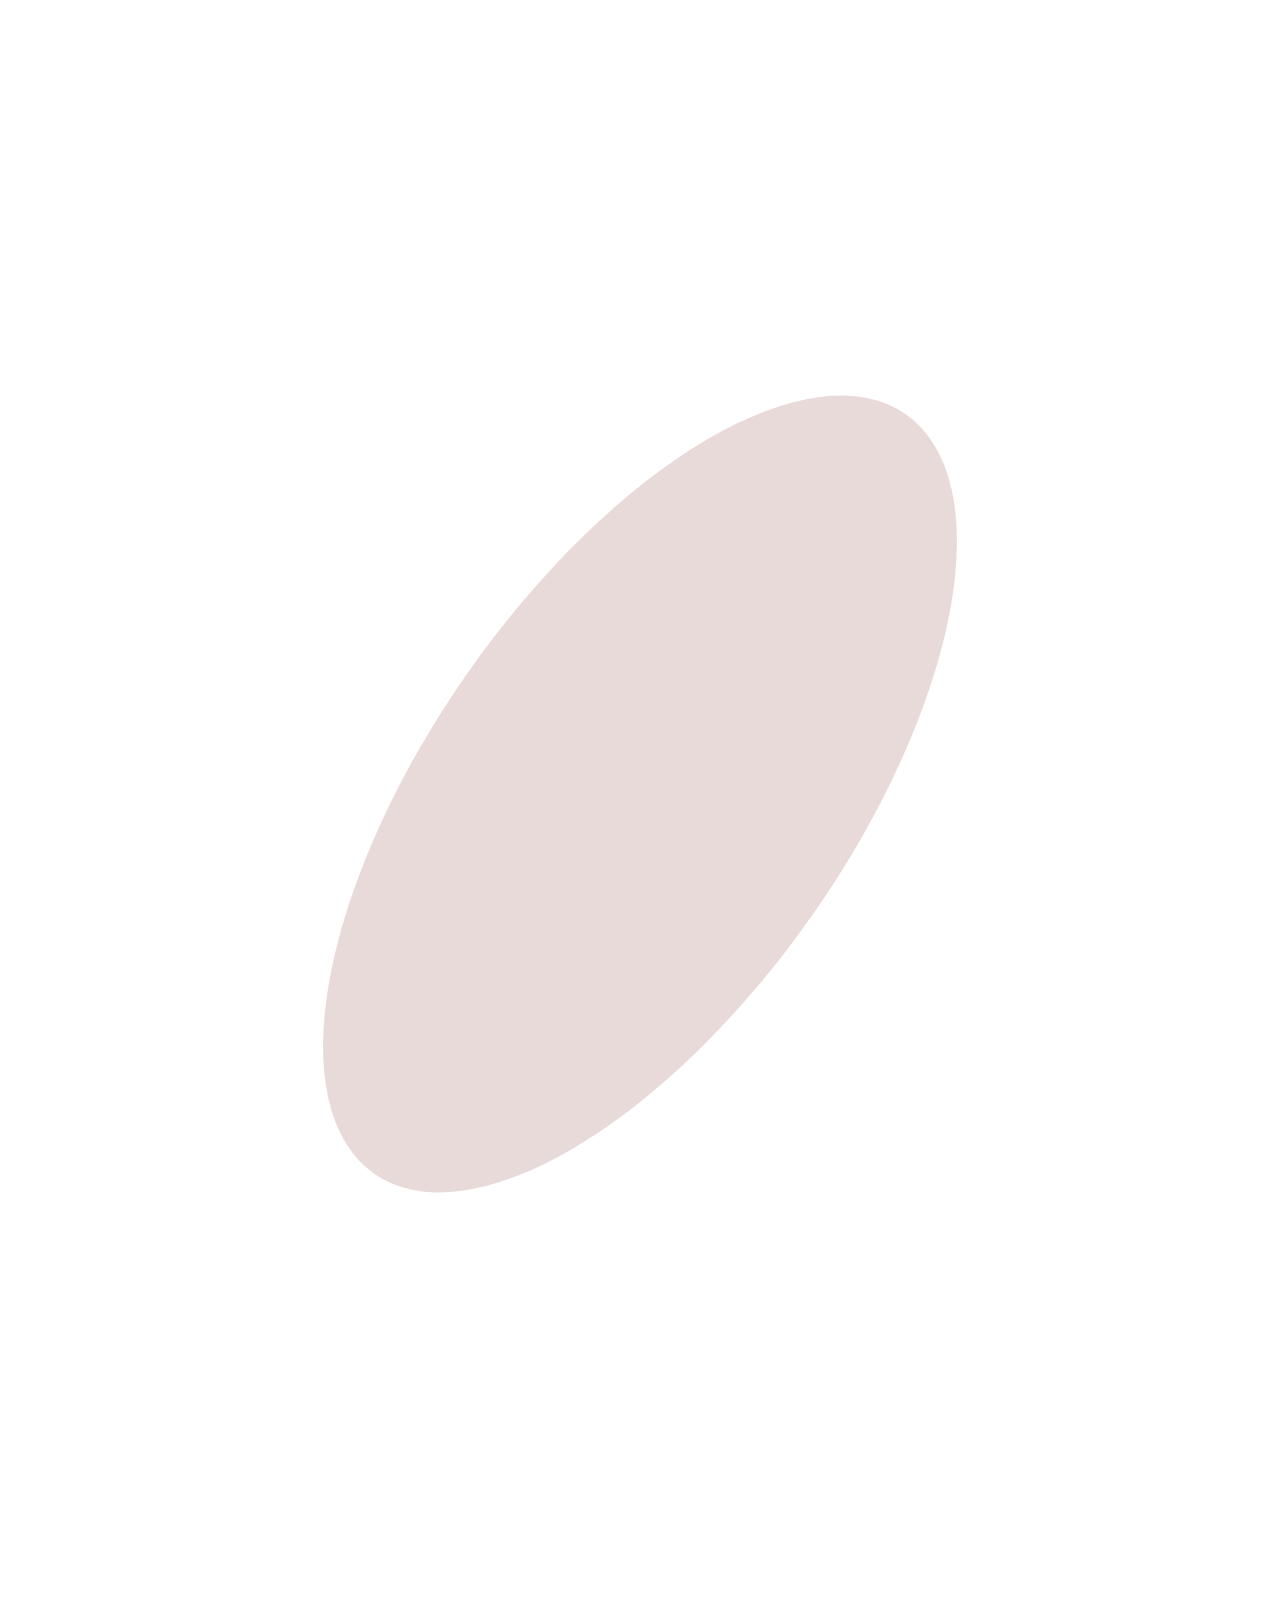
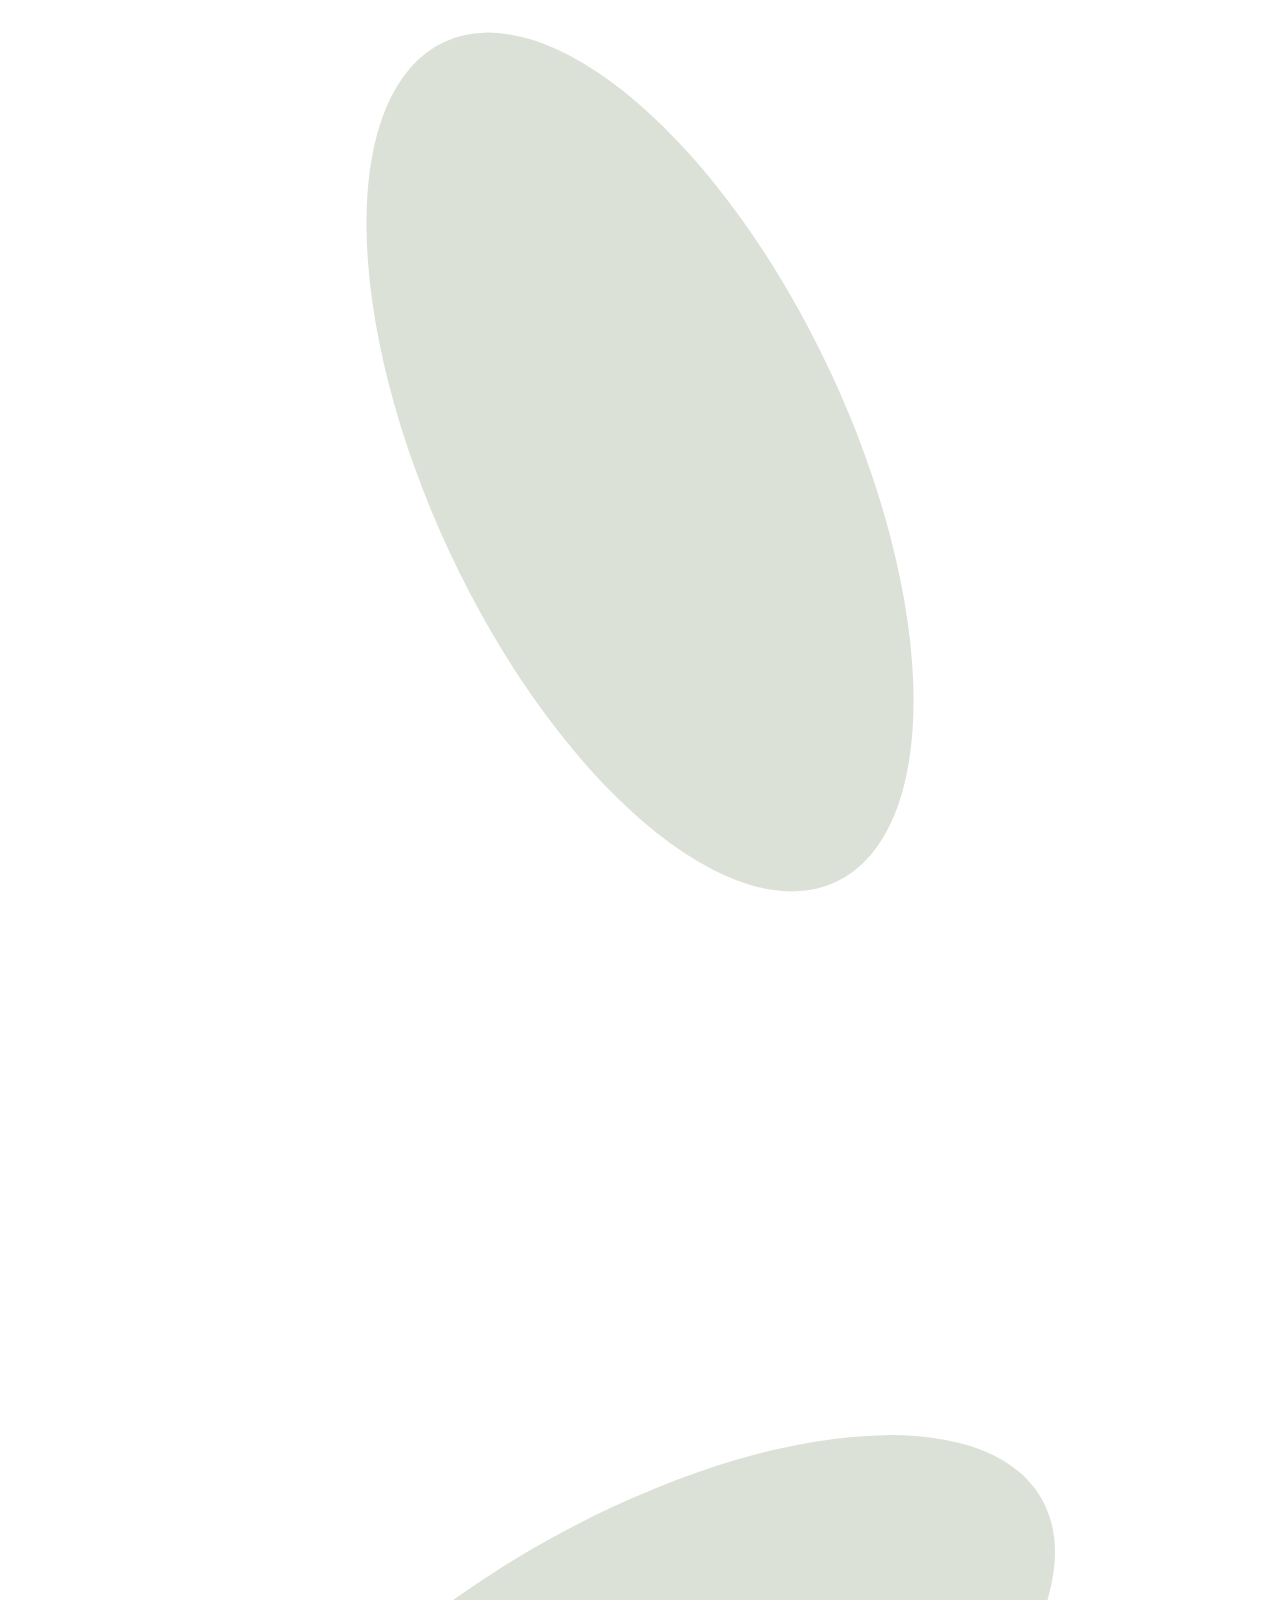
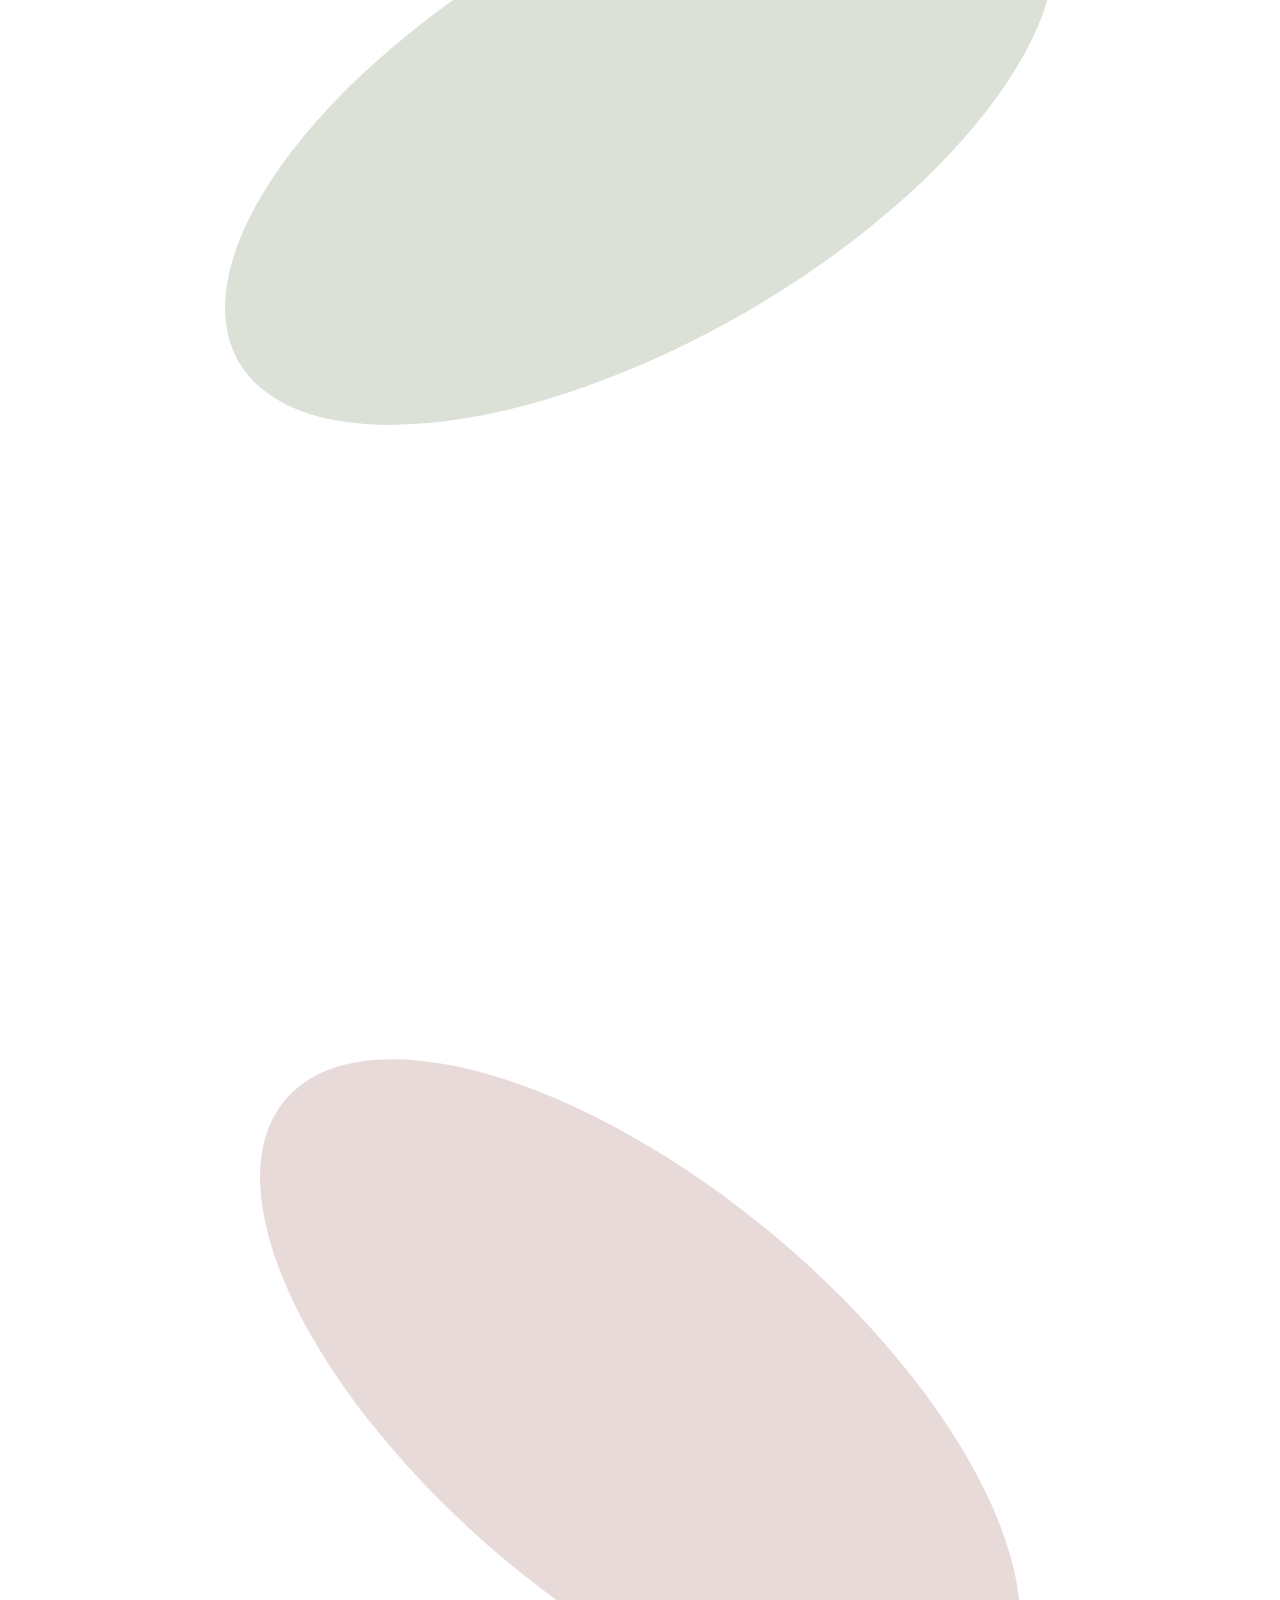
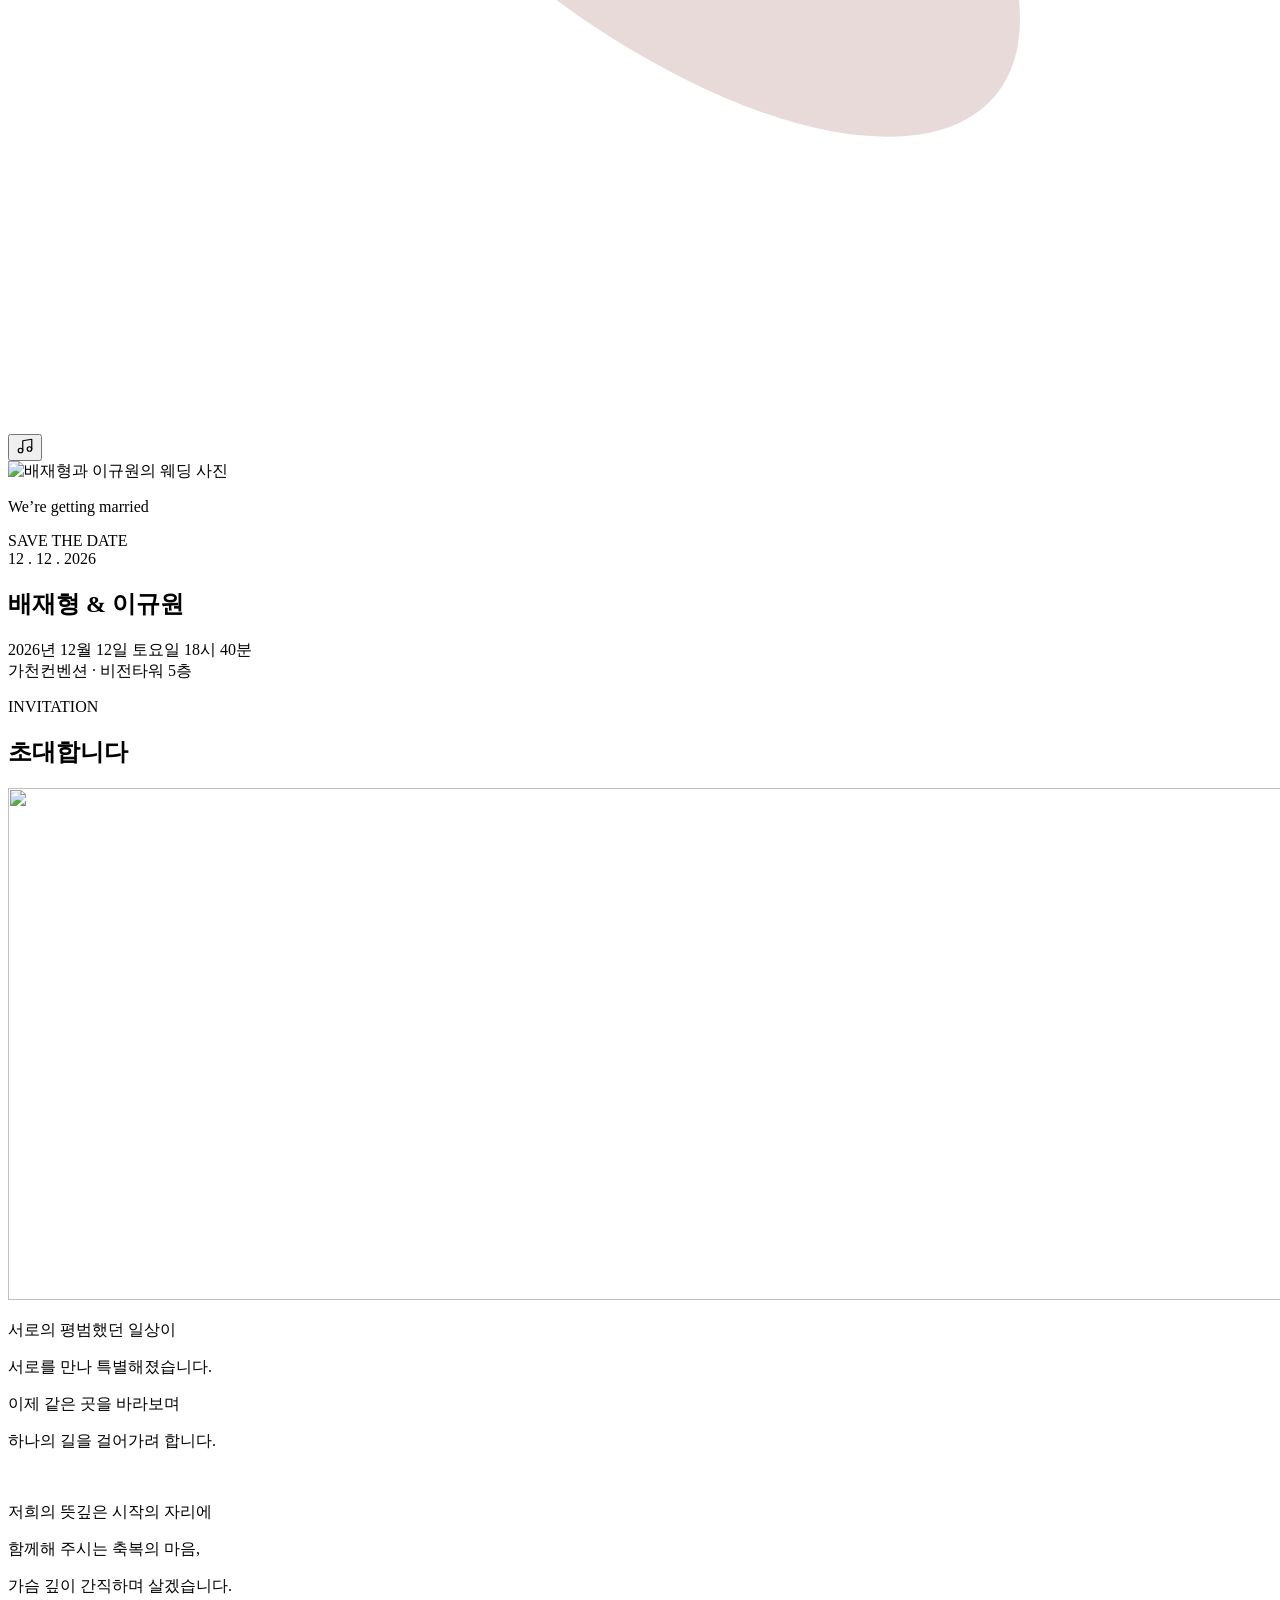
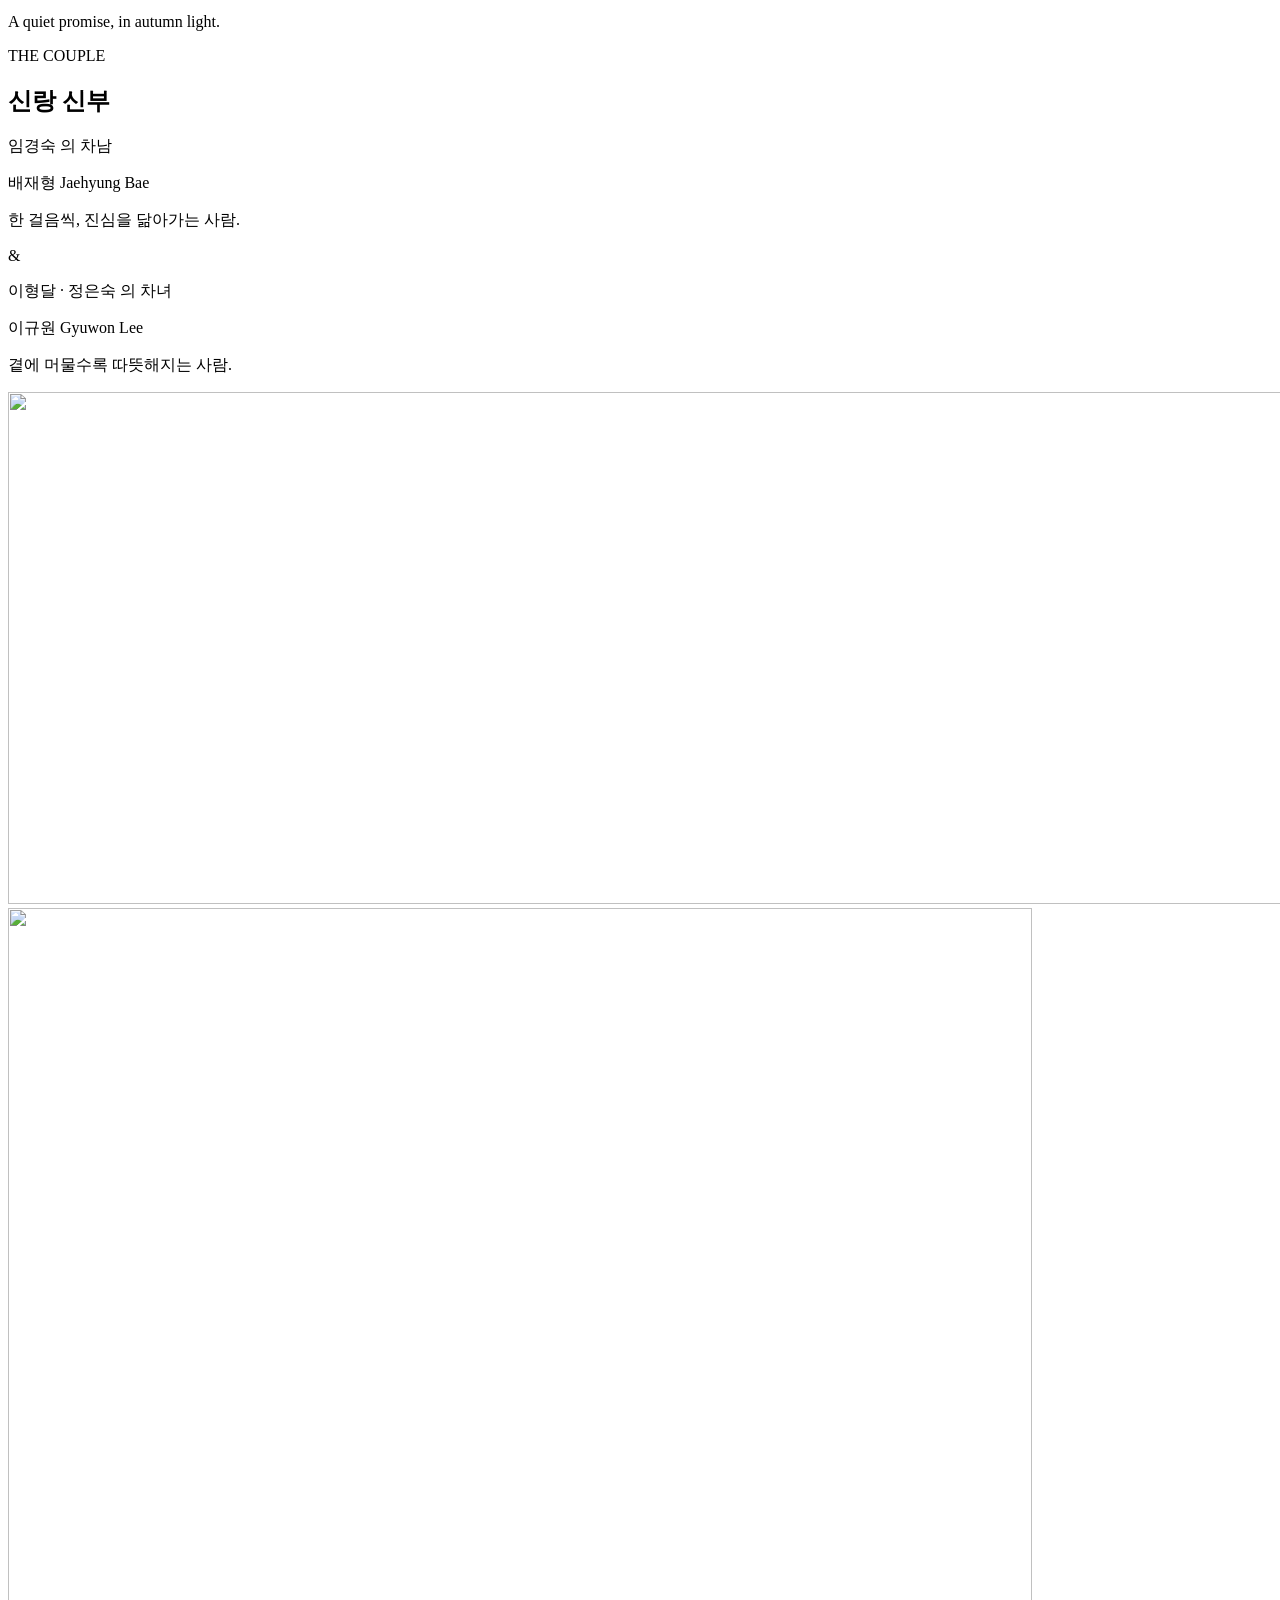
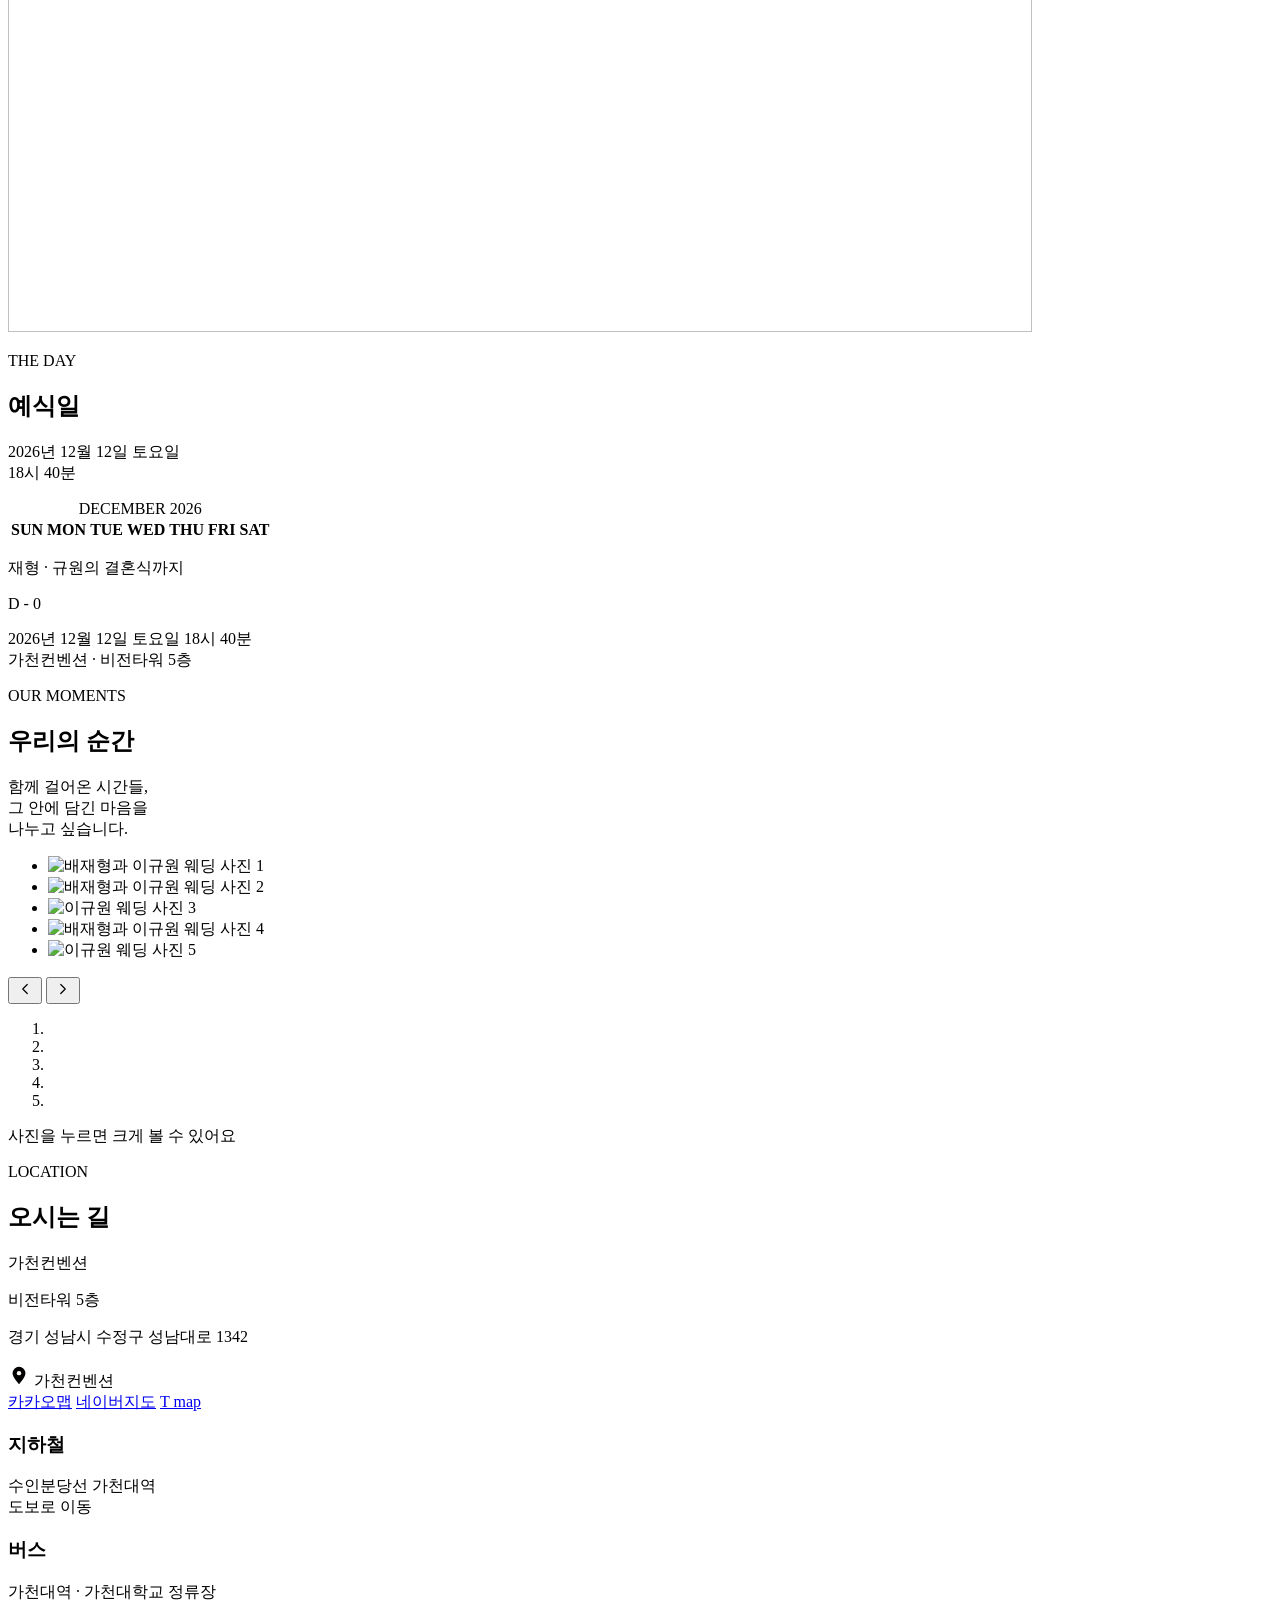
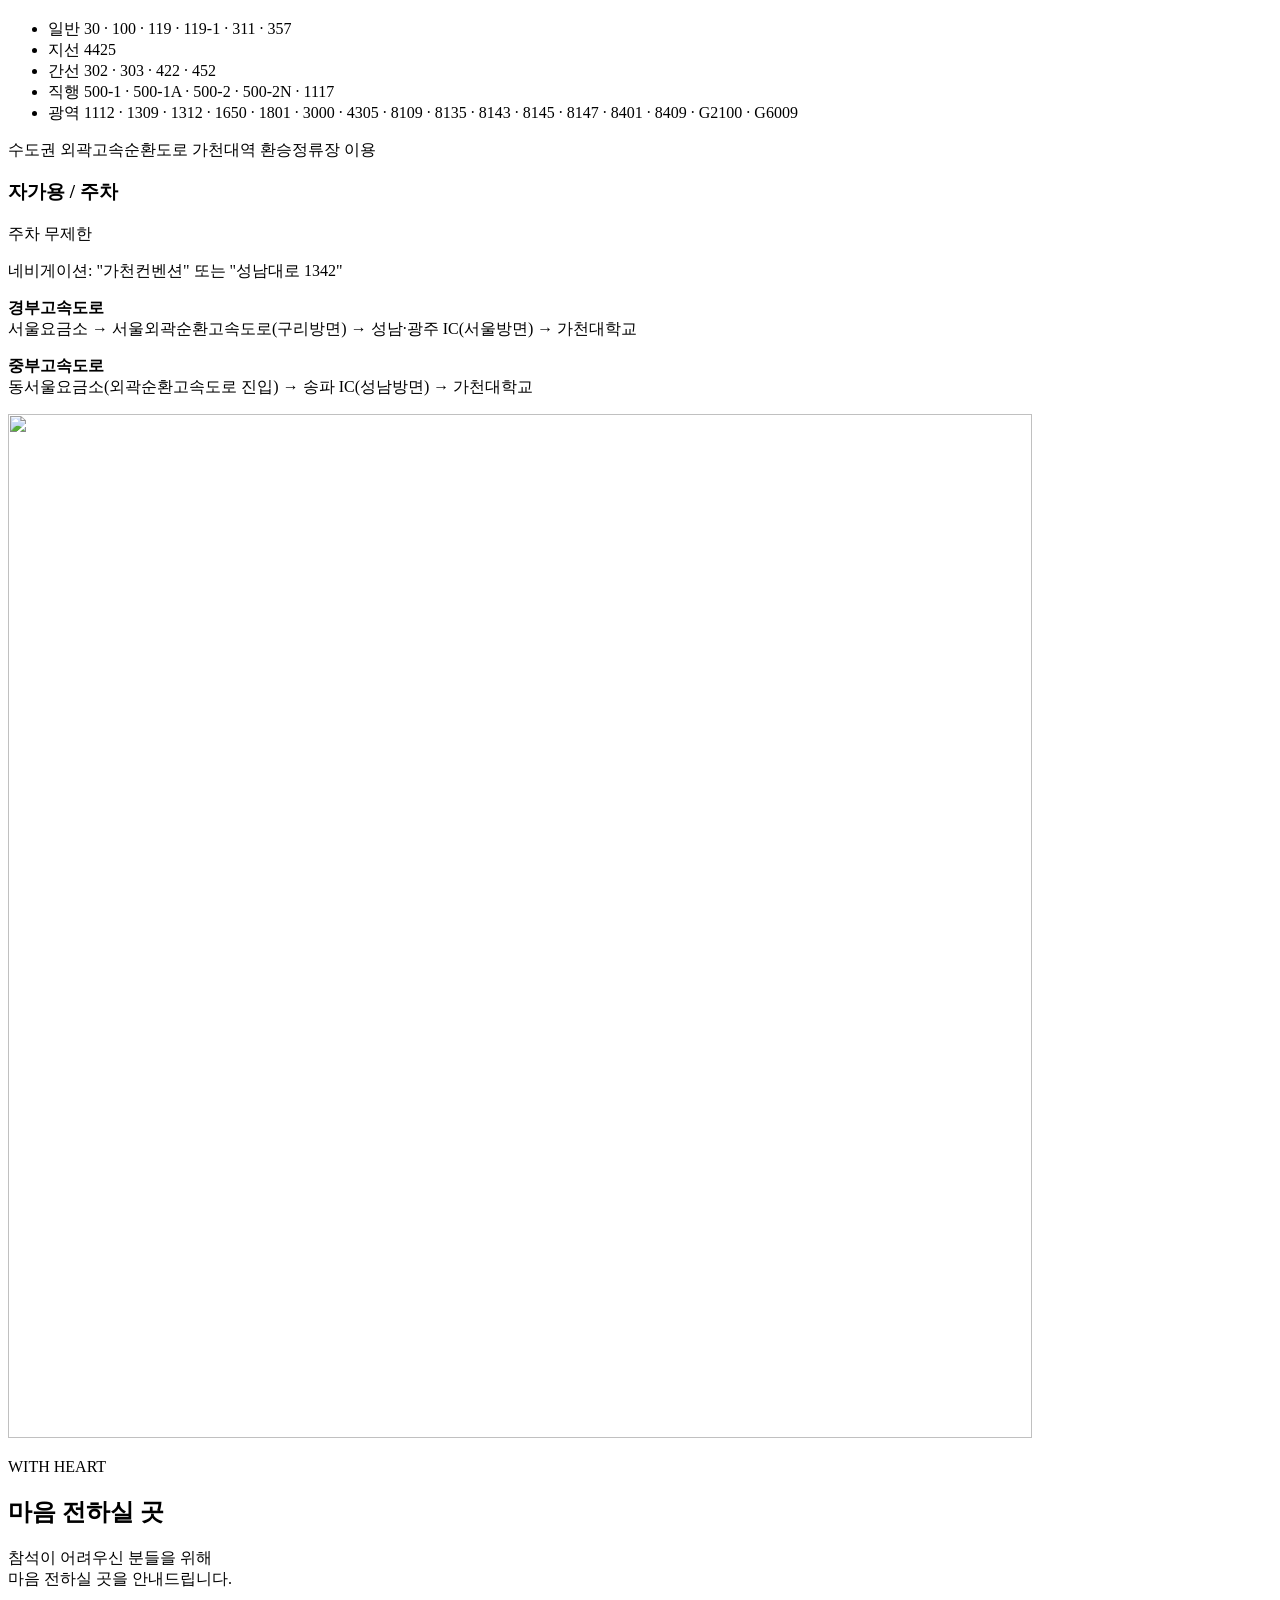
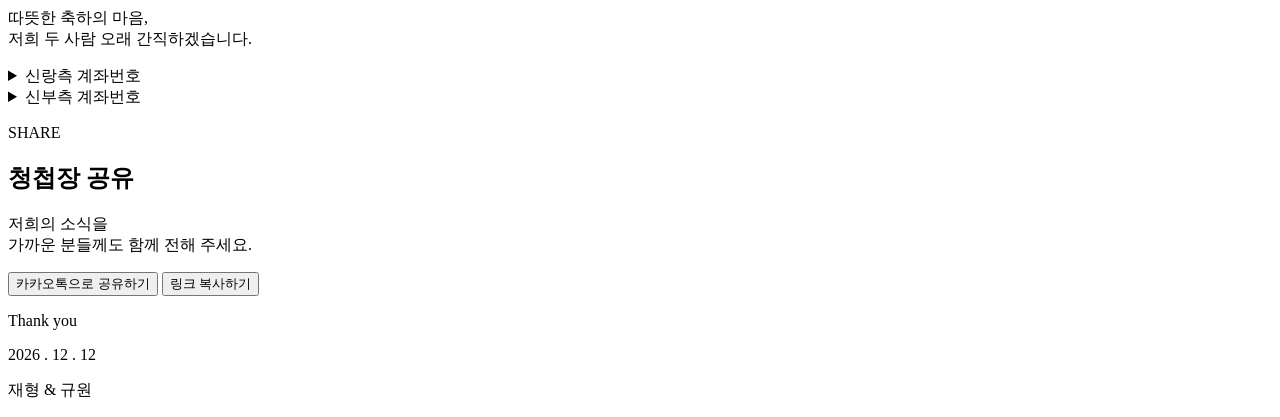
==== jp/index.html @ a623a58b "Create index.html" ====
<!doctype html>
<html lang="ko">
<head>
  <meta charset="utf-8">
  <meta name="viewport" content="width=device-width, initial-scale=1, viewport-fit=cover, maximum-scale=5">
  <meta name="theme-color" content="#FBF7F3">
  <title>재형 ♡ 규원 — 2026.12.12 결혼합니다</title>

  <meta name="description" content="배재형 이규원의 결혼식에 귀한 걸음 부탁드립니다. 2026년 12월 12일 토요일 18시 40분, 가천컨벤션.">

  <!-- Open Graph / Kakao share preview -->
  <meta property="og:type" content="website">
  <meta property="og:title" content="배재형 ♡ 이규원 결혼합니다">
  <meta property="og:description" content="2026년 12월 12일 토요일 18시 40분 · 가천컨벤션">
  <meta property="og:image" content="images/2_DSC03501.jpg">
  <meta property="og:image:width" content="1024">
  <meta property="og:image:height" content="1280">
  
  <meta property="og:url" content="https://jaehyung-gyuwon.kro.kr/">
  <meta property="og:locale" content="ko_KR">
  <meta name="twitter:card" content="summary_large_image">
  <meta name="twitter:title" content="배재형 ♡ 이규원 결혼합니다">
  <meta name="twitter:description" content="2026년 12월 12일 토요일 18시 40분 · 가천컨벤션">
  <meta name="twitter:image" content="images/1_DSC04316.jpg">

  <!-- Fonts (Google Fonts CDN) -->
  <link rel="preconnect" href="https://fonts.googleapis.com">
  <link rel="preconnect" href="https://fonts.gstatic.com" crossorigin>
  <link href="https://fonts.googleapis.com/css2?family=Allura&family=Cormorant+Garamond:ital,wght@0,300;0,400;0,500;0,600;1,400&family=Nanum+Myeongjo:wght@400;700;800&display=swap" rel="stylesheet">
  <link rel="stylesheet" as="style" href="https://cdn.jsdelivr.net/gh/orioncactus/pretendard@v1.3.9/dist/web/static/pretendard.min.css">

  <link rel="stylesheet" href="style.css">
</head>
<body>
  <!-- 배경 모션: 꽃잎 파티클 캔버스 (prefers-reduced-motion에서는 숨김) -->
  <canvas class="bg-petals" aria-hidden="true"></canvas>

  <!-- prefers-reduced-motion 정적 SVG 꽃잎 4개 -->
  <div class="bg-petals-static" aria-hidden="true">
    <svg viewBox="0 0 60 60" class="static-petal sp-1"><ellipse cx="30" cy="30" rx="10" ry="22" fill="#C9A2A2" opacity="0.4" transform="rotate(35 30 30)"/></svg>
    <svg viewBox="0 0 60 60" class="static-petal sp-2"><ellipse cx="30" cy="30" rx="10" ry="22" fill="#A8B59C" opacity="0.4" transform="rotate(-25 30 30)"/></svg>
    <svg viewBox="0 0 60 60" class="static-petal sp-3"><ellipse cx="30" cy="30" rx="10" ry="22" fill="#A8B59C" opacity="0.4" transform="rotate(60 30 30)"/></svg>
    <svg viewBox="0 0 60 60" class="static-petal sp-4"><ellipse cx="30" cy="30" rx="10" ry="22" fill="#C9A2A2" opacity="0.4" transform="rotate(-50 30 30)"/></svg>
  </div>

  <!-- 음악 토글 (BGM placeholder) -->
  <button class="music-toggle" id="music-toggle" type="button" aria-label="배경 음악 재생/일시정지" aria-pressed="false">
    <span class="ico-note" aria-hidden="true">
      <svg viewBox="0 0 24 24" width="18" height="18"><path d="M9 18V5l12-2v13" fill="none" stroke="currentColor" stroke-width="1.6" stroke-linecap="round" stroke-linejoin="round"/><circle cx="6" cy="18" r="3" fill="none" stroke="currentColor" stroke-width="1.6"/><circle cx="18" cy="16" r="3" fill="none" stroke="currentColor" stroke-width="1.6"/></svg>
    </span>
    <span class="eq" aria-hidden="true"><i></i><i></i><i></i></span>
  </button>
  <!-- TODO: BGM — audio/bgm.mp3 파일을 추가하면 음악 토글이 동작합니다 -->
  <audio id="bgm" src="audio/bgm.mp3" loop preload="none"></audio>

  <main class="card" id="card">

    <!-- 1. HERO -->
    <section class="hero" id="hero" aria-label="청첩장 메인">
      <div class="hero-frame">
        <img class="hero-illustration"
             src="images/2_DSC03501.jpg"
             alt="배재형과 이규원의 웨딩 사진"
             fetchpriority="high"
             width="1024" height="1280">
        <div class="hero-content">
          <p class="hero-eyebrow script" data-hero-step="1">We&rsquo;re getting married</p>
          <p class="hero-savedate en" data-hero-step="2">SAVE THE DATE<br><span class="hero-savedate-num">12 . 12 . 2026</span></p>
          <h1 class="hero-names">
            <span class="hero-name-ko" data-hero-step="3">배재형</span>
            <span class="hero-amp script" data-hero-step="4">&amp;</span>
            <span class="hero-name-ko" data-hero-step="5">이규원</span>
          </h1>
          <p class="hero-info" data-hero-step="6">
            2026년 12월 12일 토요일 18시 40분<br>
            가천컨벤션 · 비전타워 5층
          </p>
        </div>
      </div>
      <div class="scroll-indicator" data-hero-step="7" aria-hidden="true">
        <span></span><span></span>
      </div>
    </section>

    <!-- 2. GREETING -->
    <section class="section greeting reveal" id="greeting" aria-labelledby="greeting-heading">
      <p class="section-eyebrow en">INVITATION</p>
      <h2 class="section-title" id="greeting-heading">초대합니다</h2>
      <img class="divider" src="images/floral-divider.png" alt="" loading="lazy" width="1536" height="512">
      <div class="greeting-body">
        <p class="reveal-line">서로의 평범했던 일상이</p>
        <p class="reveal-line">서로를 만나 특별해졌습니다.</p>
        <p class="reveal-line">이제 같은 곳을 바라보며</p>
        <p class="reveal-line">하나의 길을 걸어가려 합니다.</p>
        <p class="reveal-line spacer">&nbsp;</p>
        <p class="reveal-line">저희의 뜻깊은 시작의 자리에</p>
        <p class="reveal-line">함께해 주시는 축복의 마음,</p>
        <p class="reveal-line">가슴 깊이 간직하며 살겠습니다.</p>
      </div>
      <p class="greeting-en script">A quiet promise, in autumn light.</p>
    </section>

    <!-- 3. COUPLE INTRO -->
    <section class="section couple reveal" id="couple" aria-labelledby="couple-heading">
      <p class="section-eyebrow en">THE COUPLE</p>
      <h2 class="section-title" id="couple-heading">신랑 신부</h2>

      <div class="couple-grid">
        <article class="couple-card couple-groom">
          <p class="parents"><span>임경숙</span> 의 차남</p>
          <p class="couple-name">배재형 <span class="en">Jaehyung Bae</span></p>
          <p class="couple-bio">한 걸음씩, 진심을 닮아가는 사람.</p>
        </article>

        <span class="couple-amp script" aria-hidden="true">&amp;</span>

        <article class="couple-card couple-bride">
          <p class="parents"><span>이형달</span> · <span>정은숙</span> 의 차녀</p>
          <p class="couple-name">이규원 <span class="en">Gyuwon Lee</span></p>
          <p class="couple-bio">곁에 머물수록 따뜻해지는 사람.</p>
        </article>
      </div>
      <img class="divider divider-narrow" src="images/floral-divider.png" alt="" loading="lazy" width="1536" height="512">
    </section>

    <!-- 4. CALENDAR + D-DAY -->
    <section class="section calendar-section reveal" id="calendar" aria-labelledby="calendar-heading">
      <img class="corner-deco" src="images/floral-corner.png" alt="" loading="lazy" width="1024" height="1024" aria-hidden="true">
      <p class="section-eyebrow en">THE DAY</p>
      <h2 class="section-title" id="calendar-heading">예식일</h2>
      <p class="date-headline">
        2026년 12월 12일 토요일<br>
        18시 40분
      </p>

      <table class="cal" data-target="2026-12-12" aria-label="2026년 12월 캘린더">
        <caption class="cal-caption en">DECEMBER 2026</caption>
        <thead>
          <tr>
            <th class="sun">SUN</th><th>MON</th><th>TUE</th><th>WED</th><th>THU</th><th>FRI</th><th class="sat">SAT</th>
          </tr>
        </thead>
        <tbody><!-- JS render --></tbody>
      </table>

      <div class="dday-wrap" aria-live="polite">
        <p class="dday-label">재형 · 규원의 결혼식까지</p>
        <p class="dday">D - <span id="dday-num" data-target="0">0</span></p>
        <p class="dday-sub">2026년 12월 12일 토요일 18시 40분<br>가천컨벤션 · 비전타워 5층</p>
      </div>
    </section>

    <!-- 5. GALLERY -->
    <section class="section gallery-section reveal" id="gallery" aria-labelledby="gallery-heading">
      <p class="section-eyebrow en">OUR MOMENTS</p>
      <h2 class="section-title" id="gallery-heading">우리의 순간</h2>
      <p class="gallery-message">
        함께 걸어온 시간들,<br>
        그 안에 담긴 마음을<br>
        나누고 싶습니다.
      </p>

      <div class="gallery-stage" role="region" aria-label="사진 갤러리" aria-roledescription="carousel">
        <ul class="gallery-track" id="gallery-track">
          <li class="gallery-slide" aria-label="사진 1 / 5">
            <img src="images/1_DSC04316.jpg" alt="배재형과 이규원 웨딩 사진 1" loading="eager" width="1024" height="1280">
          </li>
          <li class="gallery-slide" aria-label="사진 2 / 5">
            <img src="images/2_DSC03501.jpg" alt="배재형과 이규원 웨딩 사진 2" loading="lazy" width="1024" height="1280">
          </li>
          <li class="gallery-slide" aria-label="사진 3 / 5">
            <img src="images/3_DSC03526.jpg" alt="이규원 웨딩 사진 3" loading="lazy" width="1024" height="1280">
          </li>
          <li class="gallery-slide" aria-label="사진 4 / 5">
            <img src="images/4_DSC03456.jpg" alt="배재형과 이규원 웨딩 사진 4" loading="lazy" width="1024" height="1280">
          </li>
          <li class="gallery-slide" aria-label="사진 5 / 5">
            <img src="images/5_DSC03823.jpg" alt="이규원 웨딩 사진 5" loading="lazy" width="1024" height="1280">
          </li>
        </ul>
        <button class="gallery-nav gallery-prev" type="button" aria-label="이전 사진">
          <svg viewBox="0 0 24 24" width="18" height="18" aria-hidden="true"><path d="M15 6l-6 6 6 6" fill="none" stroke="currentColor" stroke-width="1.6" stroke-linecap="round" stroke-linejoin="round"/></svg>
        </button>
        <button class="gallery-nav gallery-next" type="button" aria-label="다음 사진">
          <svg viewBox="0 0 24 24" width="18" height="18" aria-hidden="true"><path d="M9 6l6 6-6 6" fill="none" stroke="currentColor" stroke-width="1.6" stroke-linecap="round" stroke-linejoin="round"/></svg>
        </button>
      </div>
      <ol class="gallery-dots" id="gallery-dots" aria-hidden="true">
        <li class="active"></li><li></li><li></li><li></li><li></li>
      </ol>
      <p class="gallery-hint">사진을 누르면 크게 볼 수 있어요</p>
    </section>

    <!-- 6. VENUE -->
    <section class="section venue reveal" id="venue" aria-labelledby="venue-heading">
      <p class="section-eyebrow en">LOCATION</p>
      <h2 class="section-title" id="venue-heading">오시는 길</h2>
      <p class="venue-name">가천컨벤션</p>
      <p class="venue-hall">비전타워 5층</p>
      <p class="venue-addr">경기 성남시 수정구 성남대로 1342</p>

      <div id="map" class="map-static" aria-label="예식장 위치 지도">
        <div class="map-pin">
          <svg viewBox="0 0 24 24" width="22" height="22" aria-hidden="true"><path d="M12 22s-7-7.58-7-12a7 7 0 1 1 14 0c0 4.42-7 12-7 12z" fill="currentColor"/><circle cx="12" cy="10" r="2.4" fill="#FBF7F3"/></svg>
          <span>가천컨벤션</span>
        </div>
      </div>

      <div class="venue-actions">
        <a class="btn" href="https://kko.to/b6zJEs0I1W" target="_blank" rel="noopener">카카오맵</a>
        <a class="btn" href="https://map.naver.com/p/entry/place/13538875?c=15.00,0,0,0,dh" target="_blank" rel="noopener">네이버지도</a>
        <a class="btn" href="https://tmap.life/bf0c5347" target="_blank" rel="noopener">T map</a>
      </div>

      <div class="directions">
        <article>
          <h3>지하철</h3>
          <p>수인분당선 가천대역<br>도보로 이동</p>
        </article>
        <article>
          <h3>버스</h3>
          <p>가천대역 · 가천대학교 정류장</p>
          <ul class="bus-list">
            <li><span class="bus-tag bus-green">일반</span> 30 · 100 · 119 · 119-1 · 311 · 357</li>
            <li><span class="bus-tag bus-green">지선</span> 4425</li>
            <li><span class="bus-tag bus-blue">간선</span> 302 · 303 · 422 · 452</li>
            <li><span class="bus-tag bus-red">직행</span> 500-1 · 500-1A · 500-2 · 500-2N · 1117</li>
            <li><span class="bus-tag bus-red">광역</span> 1112 · 1309 · 1312 · 1650 · 1801 · 3000 · 4305 · 8109 · 8135 · 8143 · 8145 · 8147 · 8401 · 8409 · G2100 · G6009</li>
          </ul>
          <p class="muted">수도권 외곽고속순환도로 가천대역 환승정류장 이용</p>
        </article>
        <article>
          <h3>자가용 / 주차</h3>
          <p>주차 무제한</p>
          <p class="muted">네비게이션: "가천컨벤션" 또는 "성남대로 1342"</p>
          <p><strong>경부고속도로</strong><br>
          서울요금소 → 서울외곽순환고속도로(구리방면) → 성남·광주 IC(서울방면) → 가천대학교</p>
          <p><strong>중부고속도로</strong><br>
          동서울요금소(외곽순환고속도로 진입) → 송파 IC(성남방면) → 가천대학교</p>
        </article>
      </div>
    </section>

    <!-- 7. ACCOUNT -->
    <section class="section account reveal" id="account" aria-labelledby="account-heading">
      <img class="corner-deco corner-deco-flip" src="images/floral-corner.png" alt="" loading="lazy" width="1024" height="1024" aria-hidden="true">
      <p class="section-eyebrow en">WITH HEART</p>
      <h2 class="section-title" id="account-heading">마음 전하실 곳</h2>
      <p class="account-message">
        참석이 어려우신 분들을 위해<br>
        마음 전하실 곳을 안내드립니다.<br><br>
        따뜻한 축하의 마음,<br>
        저희 두 사람 오래 간직하겠습니다.
      </p>

      <details class="acc-group">
        <summary>신랑측 계좌번호</summary>
        <ul class="acc-list">
          <li>
            <p class="acc-name">신랑 배재형</p>
            <p class="acc-num">국민은행 668802-01-429095</p>
            <button type="button" class="copy-btn" data-copy="국민은행 668802-01-429095 배재형" aria-label="신랑 배재형 계좌번호 복사">
              <span class="copy-default">
                <svg viewBox="0 0 24 24" width="14" height="14" aria-hidden="true"><rect x="8" y="8" width="12" height="12" rx="2" fill="none" stroke="currentColor" stroke-width="1.6"/><path d="M16 8V6a2 2 0 0 0-2-2H6a2 2 0 0 0-2 2v8a2 2 0 0 0 2 2h2" fill="none" stroke="currentColor" stroke-width="1.6"/></svg>
                복사
              </span>
              <span class="copy-done" aria-hidden="true">
                <svg viewBox="0 0 24 24" width="14" height="14"><path d="M5 12l4 4 10-10" fill="none" stroke="currentColor" stroke-width="2" stroke-linecap="round" stroke-linejoin="round"/></svg>
                완료
              </span>
            </button>
          </li>
          <li>
            <p class="acc-name">신랑 어머니 임경숙</p>
            <p class="acc-num">하나은행 438-911160-91207</p>
            <button type="button" class="copy-btn" data-copy="하나은행 438-911160-91207 임경숙" aria-label="임경숙 계좌번호 복사">
              <span class="copy-default"><svg viewBox="0 0 24 24" width="14" height="14" aria-hidden="true"><rect x="8" y="8" width="12" height="12" rx="2" fill="none" stroke="currentColor" stroke-width="1.6"/><path d="M16 8V6a2 2 0 0 0-2-2H6a2 2 0 0 0-2 2v8a2 2 0 0 0 2 2h2" fill="none" stroke="currentColor" stroke-width="1.6"/></svg>복사</span>
              <span class="copy-done" aria-hidden="true"><svg viewBox="0 0 24 24" width="14" height="14"><path d="M5 12l4 4 10-10" fill="none" stroke="currentColor" stroke-width="2" stroke-linecap="round" stroke-linejoin="round"/></svg>완료</span>
            </button>
          </li>
        </ul>
      </details>

      <details class="acc-group">
        <summary>신부측 계좌번호</summary>
        <ul class="acc-list">
          <li>
            <p class="acc-name">신부 이규원</p>
            <p class="acc-num">기업은행 63502553501010</p>
            <button type="button" class="copy-btn" data-copy="기업은행 63502553501010 이규원" aria-label="신부 이규원 계좌번호 복사">
              <span class="copy-default"><svg viewBox="0 0 24 24" width="14" height="14" aria-hidden="true"><rect x="8" y="8" width="12" height="12" rx="2" fill="none" stroke="currentColor" stroke-width="1.6"/><path d="M16 8V6a2 2 0 0 0-2-2H6a2 2 0 0 0-2 2v8a2 2 0 0 0 2 2h2" fill="none" stroke="currentColor" stroke-width="1.6"/></svg>복사</span>
              <span class="copy-done" aria-hidden="true"><svg viewBox="0 0 24 24" width="14" height="14"><path d="M5 12l4 4 10-10" fill="none" stroke="currentColor" stroke-width="2" stroke-linecap="round" stroke-linejoin="round"/></svg>완료</span>
            </button>
          </li>
          <li>
            <p class="acc-name">신부 아버지 이형달</p>
            <p class="acc-num">농협은행 23508656042096</p>
            <button type="button" class="copy-btn" data-copy="농협은행 23508656042096 이형달" aria-label="이형달 계좌번호 복사">
              <span class="copy-default"><svg viewBox="0 0 24 24" width="14" height="14" aria-hidden="true"><rect x="8" y="8" width="12" height="12" rx="2" fill="none" stroke="currentColor" stroke-width="1.6"/><path d="M16 8V6a2 2 0 0 0-2-2H6a2 2 0 0 0-2 2v8a2 2 0 0 0 2 2h2" fill="none" stroke="currentColor" stroke-width="1.6"/></svg>복사</span>
              <span class="copy-done" aria-hidden="true"><svg viewBox="0 0 24 24" width="14" height="14"><path d="M5 12l4 4 10-10" fill="none" stroke="currentColor" stroke-width="2" stroke-linecap="round" stroke-linejoin="round"/></svg>완료</span>
            </button>
          </li>
          <li>
            <p class="acc-name">신부 어머니 정은숙</p>
            <p class="acc-num">신한은행 110048532971</p>
            <button type="button" class="copy-btn" data-copy="신한은행 110048532971 정은숙" aria-label="정은숙 계좌번호 복사">
              <span class="copy-default"><svg viewBox="0 0 24 24" width="14" height="14" aria-hidden="true"><rect x="8" y="8" width="12" height="12" rx="2" fill="none" stroke="currentColor" stroke-width="1.6"/><path d="M16 8V6a2 2 0 0 0-2-2H6a2 2 0 0 0-2 2v8a2 2 0 0 0 2 2h2" fill="none" stroke="currentColor" stroke-width="1.6"/></svg>복사</span>
              <span class="copy-done" aria-hidden="true"><svg viewBox="0 0 24 24" width="14" height="14"><path d="M5 12l4 4 10-10" fill="none" stroke="currentColor" stroke-width="2" stroke-linecap="round" stroke-linejoin="round"/></svg>완료</span>
            </button>
          </li>
        </ul>
      </details>
    </section>

    <!-- 8. RSVP — 사용 안 함 -->
    <!-- 9. GUESTBOOK — 사용 안 함 -->
    <!-- 10. SHARE -->
    <section class="section share reveal" id="share" aria-labelledby="share-heading">
      <p class="section-eyebrow en">SHARE</p>
      <h2 class="section-title" id="share-heading">청첩장 공유</h2>
      <p class="share-message">
        저희의 소식을<br>
        가까운 분들께도 함께 전해 주세요.
      </p>
      <div class="share-actions">
        <button type="button" class="btn primary" id="share-kakao" aria-label="카카오톡으로 공유하기">카카오톡으로 공유하기</button>
        <button type="button" class="btn" id="share-link" aria-label="청첩장 링크 복사하기">링크 복사하기</button>
      </div>
    </section>

    <footer class="card-footer">
      <p class="script">Thank you</p>
      <p class="footer-line">2026 . 12 . 12</p>
      <p class="footer-line en">재형 &amp; 규원</p>
    </footer>
  </main>

  <!-- 라이트박스 모달 -->
  <div class="lightbox" id="lightbox" hidden role="dialog" aria-modal="true" aria-label="사진 확대 보기">
    <button class="lightbox-close" id="lightbox-close" type="button" aria-label="닫기">
      <svg viewBox="0 0 24 24" width="22" height="22" aria-hidden="true"><path d="M6 6l12 12M18 6L6 18" fill="none" stroke="currentColor" stroke-width="1.8" stroke-linecap="round"/></svg>
    </button>
    <img class="lightbox-img" id="lightbox-img" alt="">
  </div>

  <!-- 토스트 -->
  <div class="toast" id="toast" hidden role="status" aria-live="polite"></div>

  <script src="https://t1.kakaocdn.net/kakao_js_sdk/2.7.2/kakao.min.js" crossorigin="anonymous"></script>
  <script type="text/javascript" src="//dapi.kakao.com/v2/maps/sdk.js?appkey=68da8e02014b2b0ef007a819ba05da28"></script>
  <script src="script.js"></script>
</body>
</html>
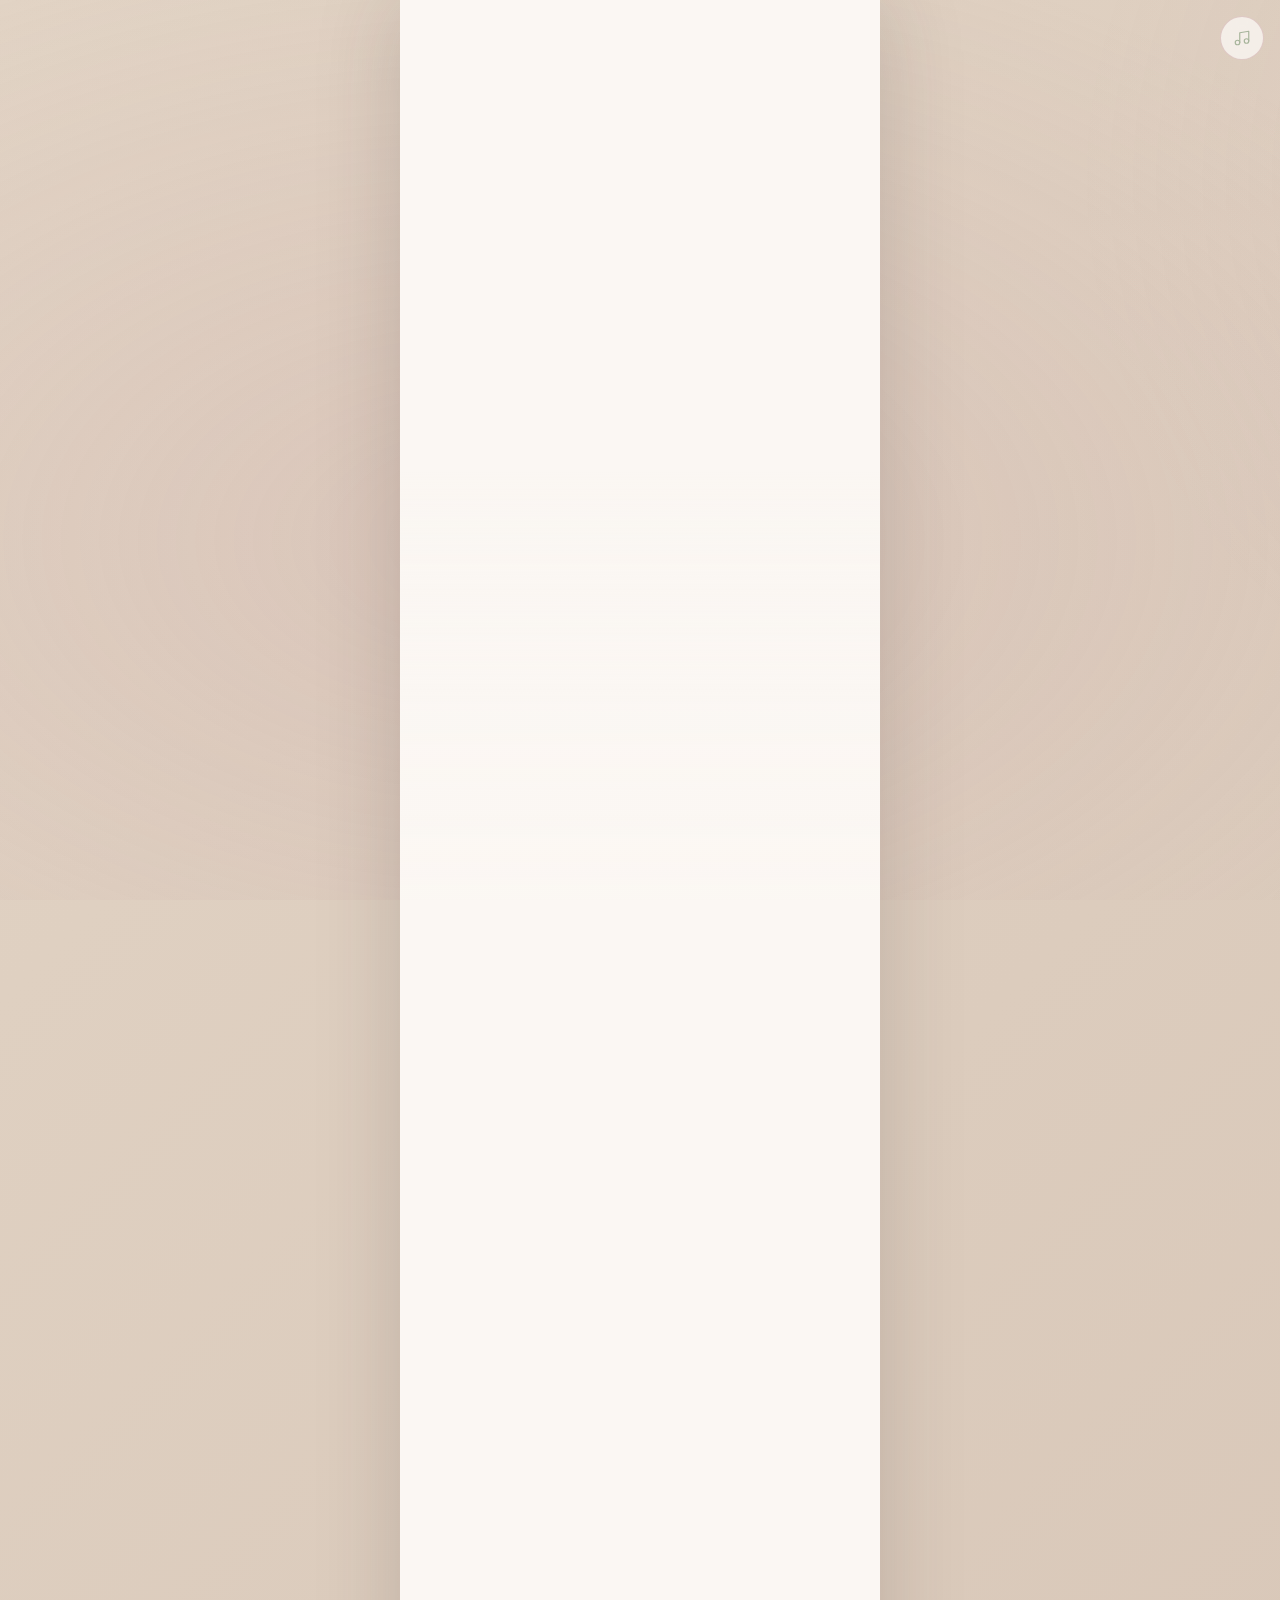
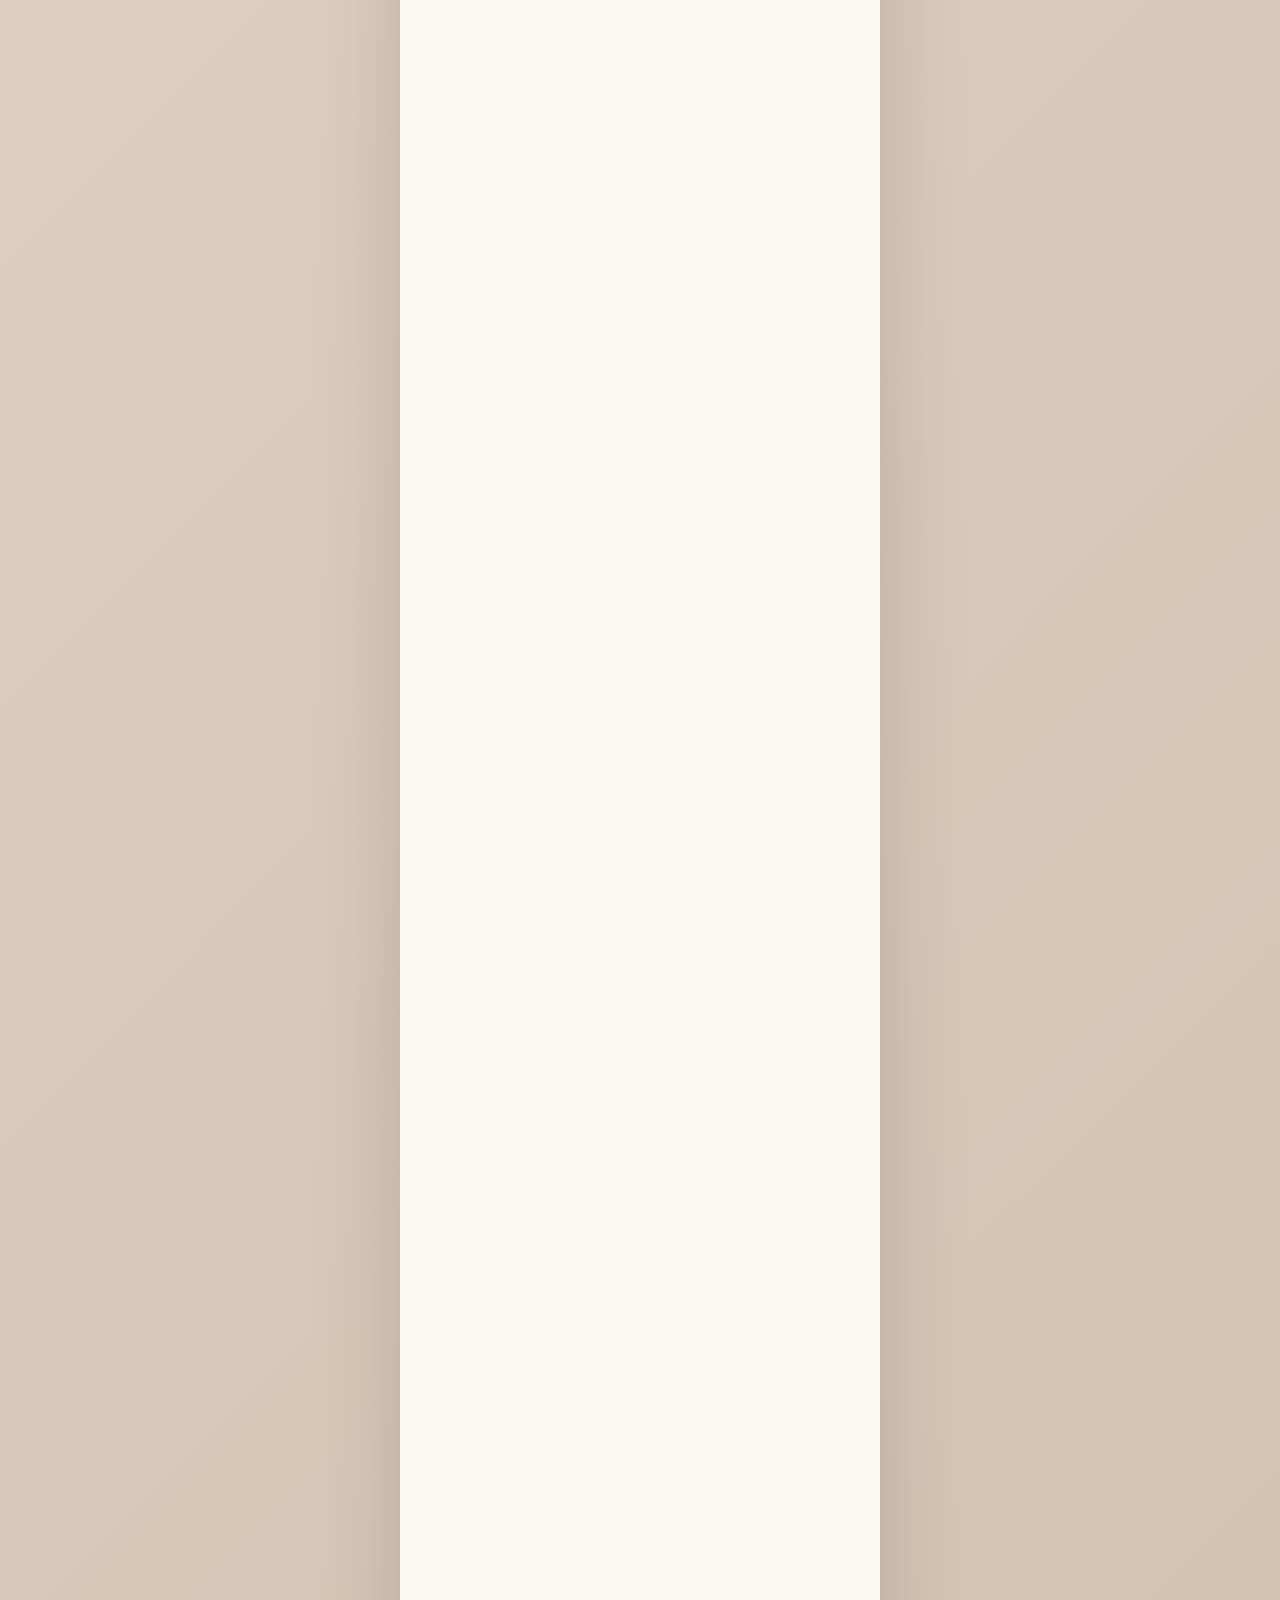
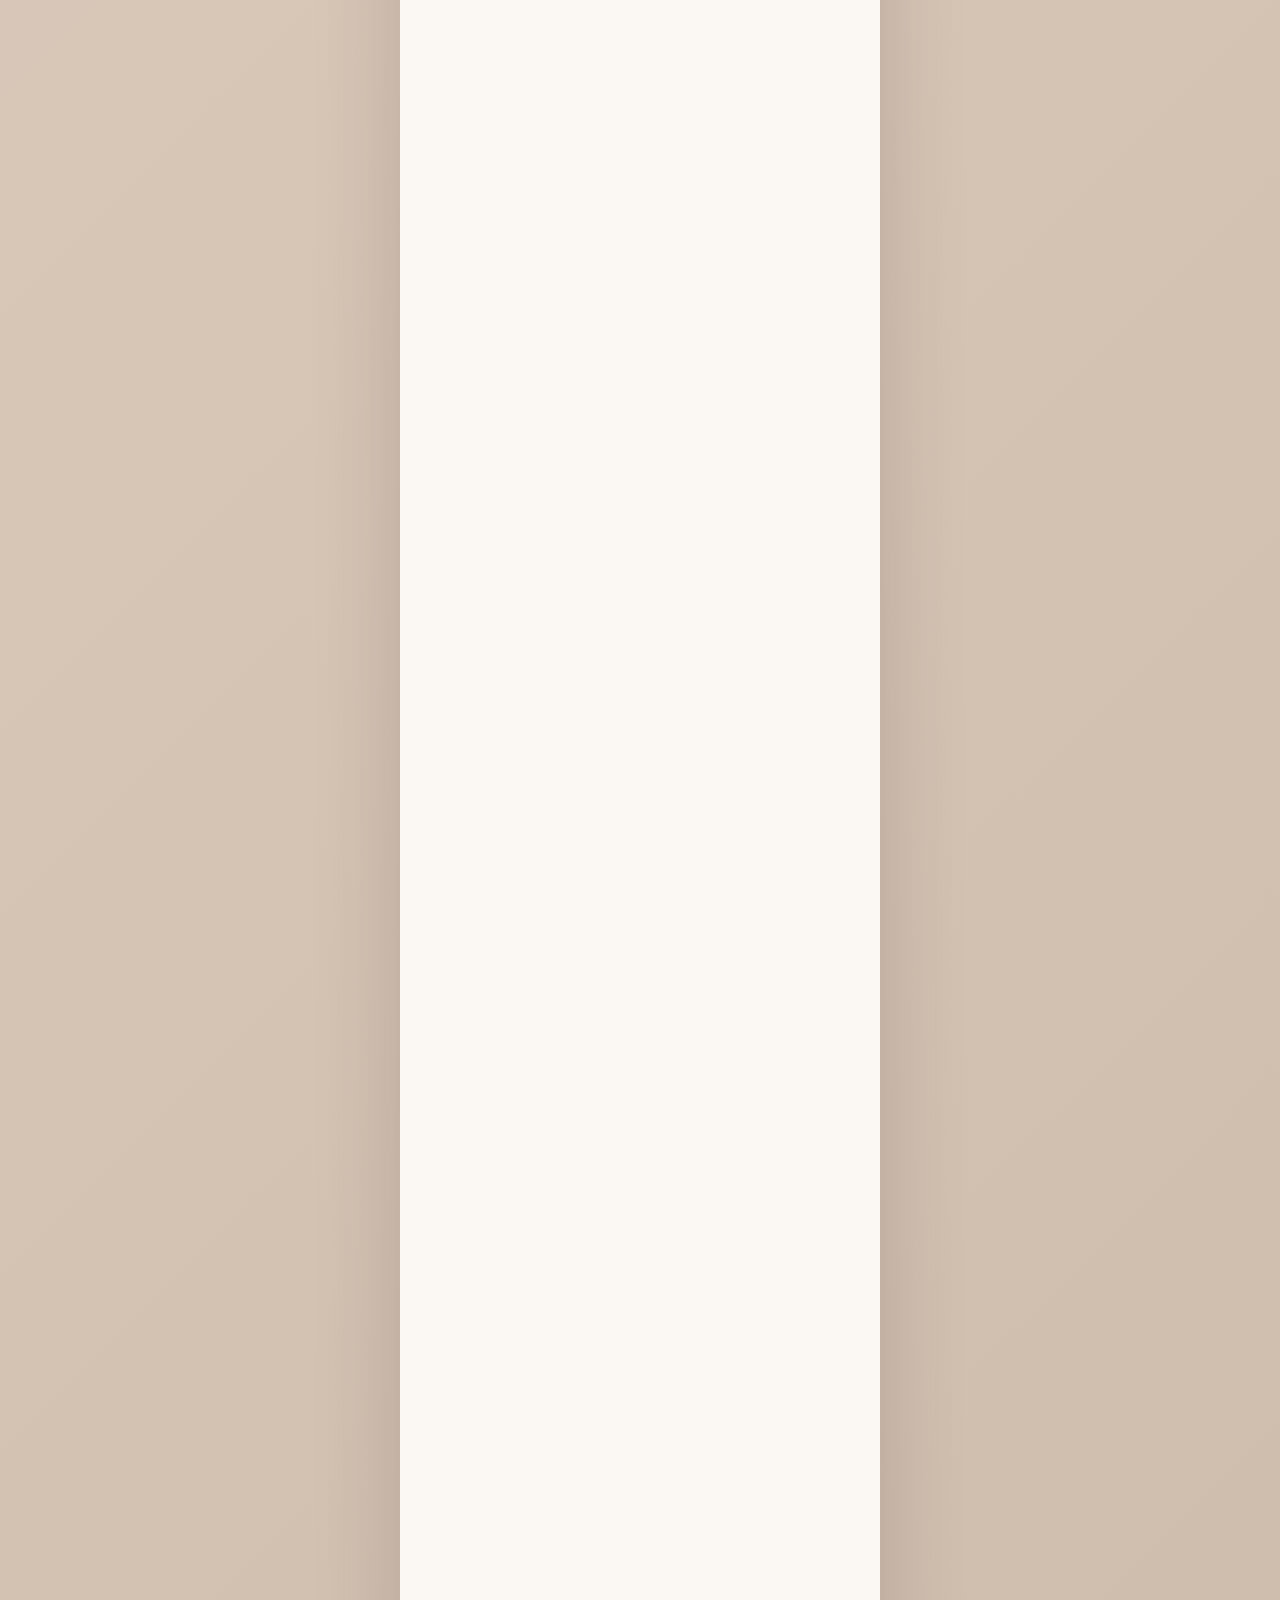
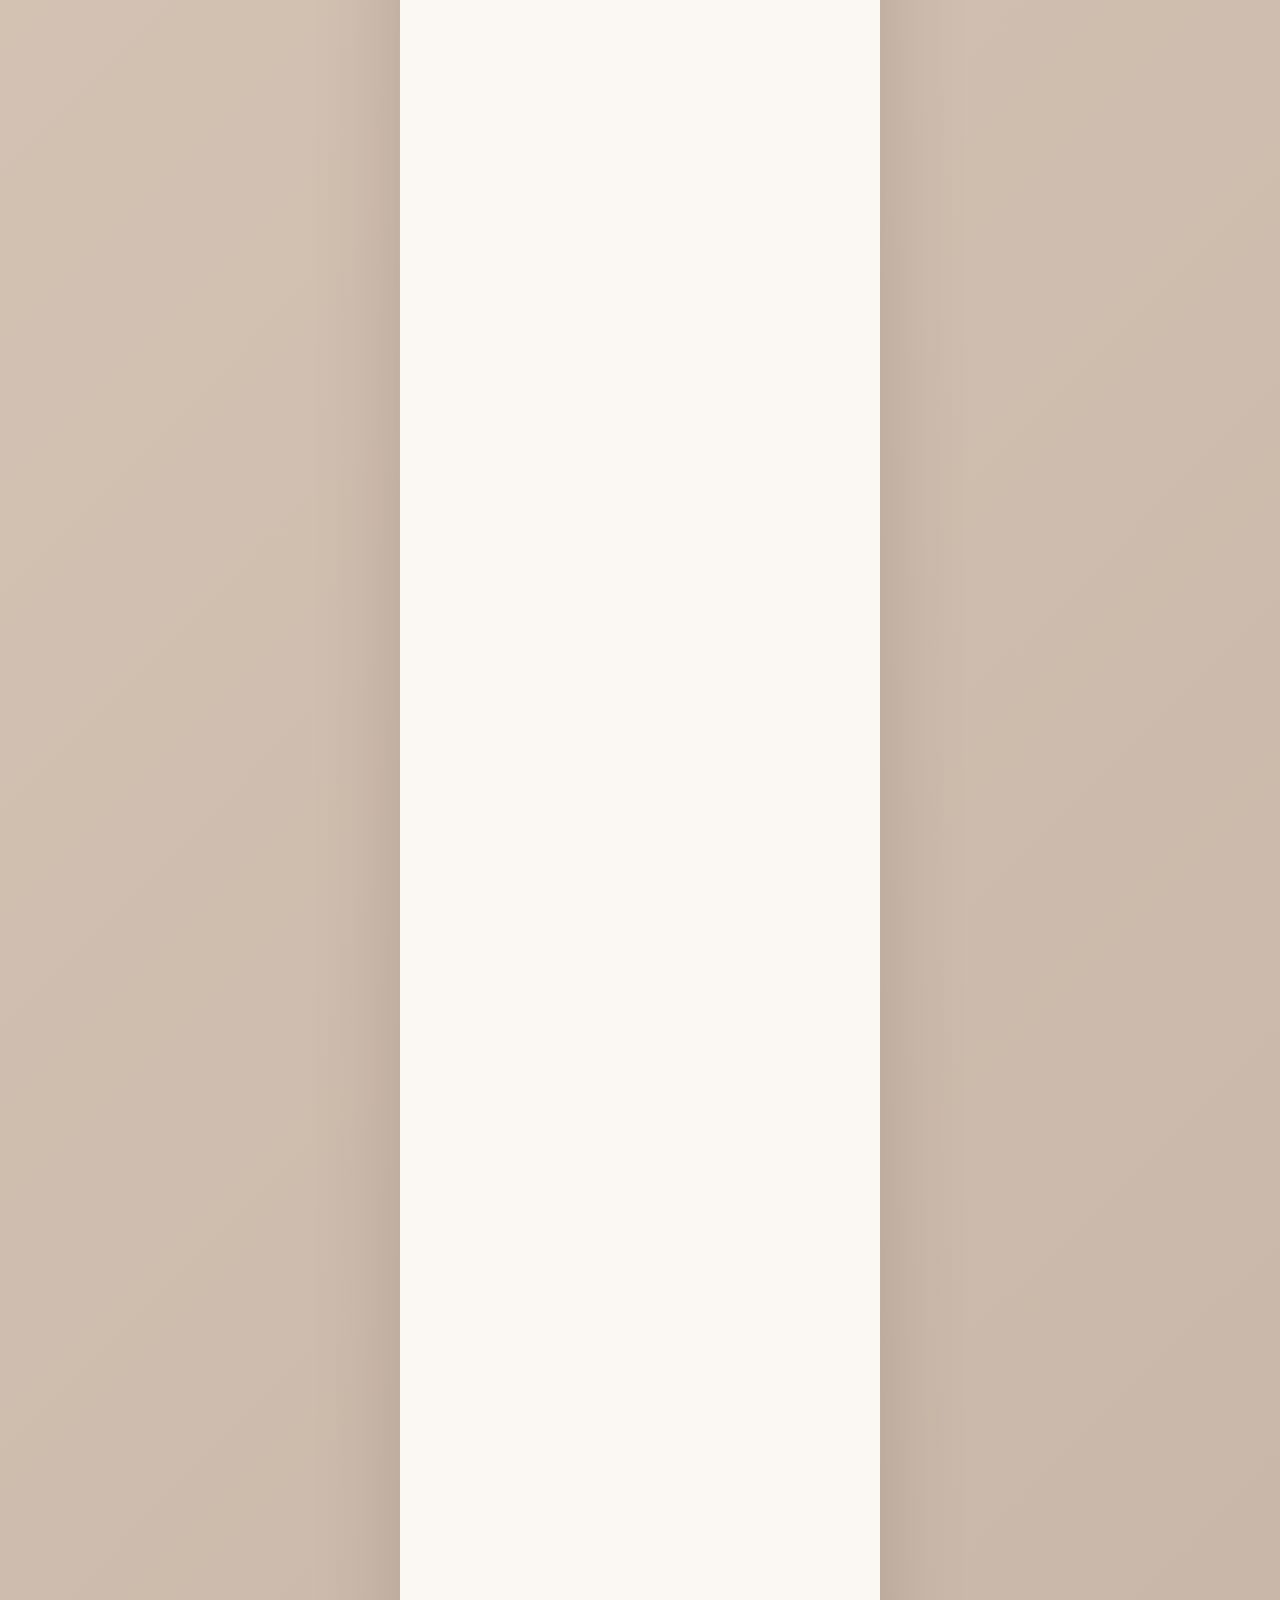
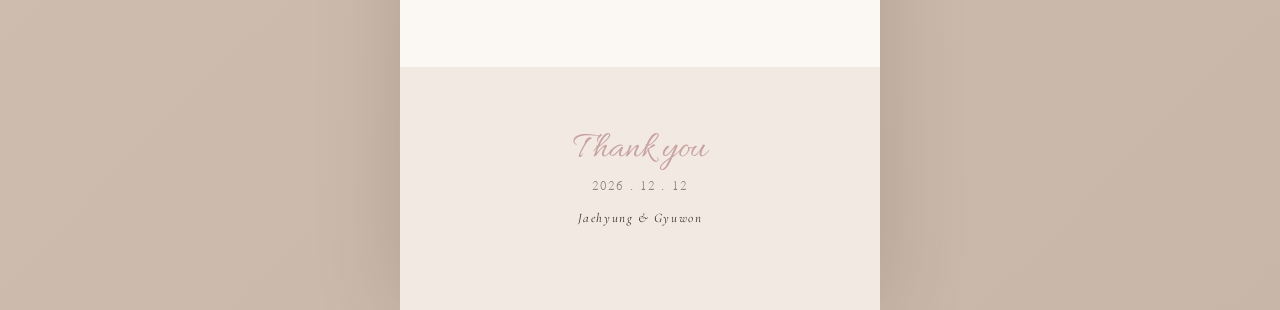
==== commit 27d0ae6d: "Update print statement from 'Hello' to 'Goodbye'" ====
--- a/jp/index.html
+++ b/jp/index.html
@@ -1,41 +1,41 @@
 <!doctype html>
-<html lang="ko">
+<html lang="ja">
 <head>
   <meta charset="utf-8">
   <meta name="viewport" content="width=device-width, initial-scale=1, viewport-fit=cover, maximum-scale=5">
   <meta name="theme-color" content="#FBF7F3">
-  <title>재형 ♡ 규원 — 2026.12.12 결혼합니다</title>
-
-  <meta name="description" content="배재형 이규원의 결혼식에 귀한 걸음 부탁드립니다. 2026년 12월 12일 토요일 18시 40분, 가천컨벤션.">
+  <title>Jaehyung ♡ Gyuwon — 2026.12.12 結婚式のご案内</title>
+
+  <meta name="description" content="ペ・ジェヒョンとイ・ギュウォンの結婚式のご案内です。2026年12月12日(土) 18:40、嘉泉(ガチョン)コンベン션にて執り行います。">
 
   <!-- Open Graph / Kakao share preview -->
   <meta property="og:type" content="website">
-  <meta property="og:title" content="배재형 ♡ 이규원 결혼합니다">
-  <meta property="og:description" content="2026년 12월 12일 토요일 18시 40분 · 가천컨벤션">
-  <meta property="og:image" content="images/2_DSC03501.jpg">
+  <meta property="og:title" content="ペ・ジェヒョン ♡ イ・ギュウォン 結婚式のご案内">
+  <meta property="og:description" content="2026年12月12日(土) 18時40分 · 嘉泉(ガチョン)コンベン션">
+  <meta property="og:image" content="../images/2_DSC03501.jpg">
   <meta property="og:image:width" content="1024">
   <meta property="og:image:height" content="1280">
   
-  <meta property="og:url" content="https://jaehyung-gyuwon.kro.kr/">
-  <meta property="og:locale" content="ko_KR">
+  <meta property="og:url" content="https://jaehyung-gyuwon.kro.kr/jp">
+  <meta property="og:locale" content="ja_JP">
   <meta name="twitter:card" content="summary_large_image">
-  <meta name="twitter:title" content="배재형 ♡ 이규원 결혼합니다">
-  <meta name="twitter:description" content="2026년 12월 12일 토요일 18시 40분 · 가천컨벤션">
-  <meta name="twitter:image" content="images/1_DSC04316.jpg">
+  <meta name="twitter:title" content="ペ・ジェヒョン ♡ イ・ギュウォン 結婚식のご案内">
+  <meta name="twitter:description" content="2026年12月12日(土) 18時40分 · 嘉泉(ガチョン)コンベン션">
+  <meta name="twitter:image" content="../images/1_DSC04316.jpg">
 
   <!-- Fonts (Google Fonts CDN) -->
   <link rel="preconnect" href="https://fonts.googleapis.com">
   <link rel="preconnect" href="https://fonts.gstatic.com" crossorigin>
-  <link href="https://fonts.googleapis.com/css2?family=Allura&family=Cormorant+Garamond:ital,wght@0,300;0,400;0,500;0,600;1,400&family=Nanum+Myeongjo:wght@400;700;800&display=swap" rel="stylesheet">
+  <link href="https://fonts.googleapis.com/css2?family=Allura&family=Cormorant+Garamond:ital,wght@0,300;0,400;0,500;0,600;1,400&family=Nanum+Myeongjo:wght@400;700;800&family=Noto+Serif+JP:wght@300;400;600&display=swap" rel="stylesheet">
   <link rel="stylesheet" as="style" href="https://cdn.jsdelivr.net/gh/orioncactus/pretendard@v1.3.9/dist/web/static/pretendard.min.css">
 
-  <link rel="stylesheet" href="style.css">
+  <link rel="stylesheet" href="../style.css">
 </head>
 <body>
-  <!-- 배경 모션: 꽃잎 파티클 캔버스 (prefers-reduced-motion에서는 숨김) -->
+  <!-- 배경 모션: 꽃잎 파티클 캔버스 -->
   <canvas class="bg-petals" aria-hidden="true"></canvas>
 
-  <!-- prefers-reduced-motion 정적 SVG 꽃잎 4개 -->
+  <!-- static SVG petals -->
   <div class="bg-petals-static" aria-hidden="true">
     <svg viewBox="0 0 60 60" class="static-petal sp-1"><ellipse cx="30" cy="30" rx="10" ry="22" fill="#C9A2A2" opacity="0.4" transform="rotate(35 30 30)"/></svg>
     <svg viewBox="0 0 60 60" class="static-petal sp-2"><ellipse cx="30" cy="30" rx="10" ry="22" fill="#A8B59C" opacity="0.4" transform="rotate(-25 30 30)"/></svg>
@@ -43,37 +43,36 @@
     <svg viewBox="0 0 60 60" class="static-petal sp-4"><ellipse cx="30" cy="30" rx="10" ry="22" fill="#C9A2A2" opacity="0.4" transform="rotate(-50 30 30)"/></svg>
   </div>
 
-  <!-- 음악 토글 (BGM placeholder) -->
-  <button class="music-toggle" id="music-toggle" type="button" aria-label="배경 음악 재생/일시정지" aria-pressed="false">
+  <!-- 음악 토글 -->
+  <button class="music-toggle" id="music-toggle" type="button" aria-label="BGM再生/一時停止" aria-pressed="false">
     <span class="ico-note" aria-hidden="true">
       <svg viewBox="0 0 24 24" width="18" height="18"><path d="M9 18V5l12-2v13" fill="none" stroke="currentColor" stroke-width="1.6" stroke-linecap="round" stroke-linejoin="round"/><circle cx="6" cy="18" r="3" fill="none" stroke="currentColor" stroke-width="1.6"/><circle cx="18" cy="16" r="3" fill="none" stroke="currentColor" stroke-width="1.6"/></svg>
     </span>
     <span class="eq" aria-hidden="true"><i></i><i></i><i></i></span>
   </button>
-  <!-- TODO: BGM — audio/bgm.mp3 파일을 추가하면 음악 토글이 동작합니다 -->
-  <audio id="bgm" src="audio/bgm.mp3" loop preload="none"></audio>
+  <audio id="bgm" src="../audio/bgm.mp3" loop preload="none"></audio>
 
   <main class="card" id="card">
 
     <!-- 1. HERO -->
-    <section class="hero" id="hero" aria-label="청첩장 메인">
+    <section class="hero" id="hero" aria-label="メイン">
       <div class="hero-frame">
         <img class="hero-illustration"
-             src="images/2_DSC03501.jpg"
-             alt="배재형과 이규원의 웨딩 사진"
+             src="../images/2_DSC03501.jpg"
+             alt="ジェヒョンとギュウォンのウエディング写真"
              fetchpriority="high"
              width="1024" height="1280">
         <div class="hero-content">
           <p class="hero-eyebrow script" data-hero-step="1">We&rsquo;re getting married</p>
           <p class="hero-savedate en" data-hero-step="2">SAVE THE DATE<br><span class="hero-savedate-num">12 . 12 . 2026</span></p>
           <h1 class="hero-names">
-            <span class="hero-name-ko" data-hero-step="3">배재형</span>
+            <span class="hero-name-ko" data-hero-step="3">Jaehyung</span>
             <span class="hero-amp script" data-hero-step="4">&amp;</span>
-            <span class="hero-name-ko" data-hero-step="5">이규원</span>
+            <span class="hero-name-ko" data-hero-step="5">Gyuwon</span>
           </h1>
           <p class="hero-info" data-hero-step="6">
-            2026년 12월 12일 토요일 18시 40분<br>
-            가천컨벤션 · 비전타워 5층
+            2026年 12月 12日 (土) 18時 40分<br>
+            嘉泉(ガチョン)コンベンション 5階
           </p>
         </div>
       </div>
@@ -85,17 +84,17 @@
     <!-- 2. GREETING -->
     <section class="section greeting reveal" id="greeting" aria-labelledby="greeting-heading">
       <p class="section-eyebrow en">INVITATION</p>
-      <h2 class="section-title" id="greeting-heading">초대합니다</h2>
-      <img class="divider" src="images/floral-divider.png" alt="" loading="lazy" width="1536" height="512">
+      <h2 class="section-title" id="greeting-heading">ご挨拶</h2>
+      <img class="divider" src="../images/floral-divider.png" alt="" loading="lazy" width="1536" height="512">
       <div class="greeting-body">
-        <p class="reveal-line">서로의 평범했던 일상이</p>
-        <p class="reveal-line">서로를 만나 특별해졌습니다.</p>
-        <p class="reveal-line">이제 같은 곳을 바라보며</p>
-        <p class="reveal-line">하나의 길을 걸어가려 합니다.</p>
+        <p class="reveal-line">日常のふとした瞬間も</p>
+        <p class="reveal-line">ふたりで歩むことで特別なものになりました。</p>
+        <p class="reveal-line">これからは同じ未来を見つめながら</p>
+        <p class="reveal-line">共に歩んでまいります。</p>
         <p class="reveal-line spacer">&nbsp;</p>
-        <p class="reveal-line">저희의 뜻깊은 시작의 자리에</p>
-        <p class="reveal-line">함께해 주시는 축복의 마음,</p>
-        <p class="reveal-line">가슴 깊이 간직하며 살겠습니다.</p>
+        <p class="reveal-line">私たちの新しい出発の日に</p>
+        <p class="reveal-line">皆様からいただく温かいお祝いのお気持ちを</p>
+        <p class="reveal-line">心より感謝申し上げます。</p>
       </div>
       <p class="greeting-en script">A quiet promise, in autumn light.</p>
     </section>
@@ -103,37 +102,37 @@
     <!-- 3. COUPLE INTRO -->
     <section class="section couple reveal" id="couple" aria-labelledby="couple-heading">
       <p class="section-eyebrow en">THE COUPLE</p>
-      <h2 class="section-title" id="couple-heading">신랑 신부</h2>
+      <h2 class="section-title" id="couple-heading">新郎 新婦</h2>
 
       <div class="couple-grid">
         <article class="couple-card couple-groom">
-          <p class="parents"><span>임경숙</span> 의 차남</p>
-          <p class="couple-name">배재형 <span class="en">Jaehyung Bae</span></p>
-          <p class="couple-bio">한 걸음씩, 진심을 닮아가는 사람.</p>
+          <p class="parents"><span>イム・ギョンスク</span> の次男</p>
+          <p class="couple-name">裵 載亨 <span class="en">Jaehyung Bae</span></p>
+          <p class="couple-bio">一歩ずつ、真心を込めて歩む人。</p>
         </article>
 
         <span class="couple-amp script" aria-hidden="true">&amp;</span>
 
         <article class="couple-card couple-bride">
-          <p class="parents"><span>이형달</span> · <span>정은숙</span> 의 차녀</p>
-          <p class="couple-name">이규원 <span class="en">Gyuwon Lee</span></p>
-          <p class="couple-bio">곁에 머물수록 따뜻해지는 사람.</p>
-        </article>
-      </div>
-      <img class="divider divider-narrow" src="images/floral-divider.png" alt="" loading="lazy" width="1536" height="512">
+          <p class="parents"><span>イ・ヒョンダル</span> · <span>チョン・ウンスク</span> の次女</p>
+          <p class="couple-name">李 奎原 <span class="en">Gyuwon Lee</span></p>
+          <p class="couple-bio">そばにいるだけで心が温かくなる人。</p>
+        </article>
+      </div>
+      <img class="divider divider-narrow" src="../images/floral-divider.png" alt="" loading="lazy" width="1536" height="512">
     </section>
 
     <!-- 4. CALENDAR + D-DAY -->
     <section class="section calendar-section reveal" id="calendar" aria-labelledby="calendar-heading">
-      <img class="corner-deco" src="images/floral-corner.png" alt="" loading="lazy" width="1024" height="1024" aria-hidden="true">
+      <img class="corner-deco" src="../images/floral-corner.png" alt="" loading="lazy" width="1024" height="1024" aria-hidden="true">
       <p class="section-eyebrow en">THE DAY</p>
-      <h2 class="section-title" id="calendar-heading">예식일</h2>
+      <h2 class="section-title" id="calendar-heading">日時</h2>
       <p class="date-headline">
-        2026년 12월 12일 토요일<br>
-        18시 40분
+        2026年 12月 12日 (土曜日)<br>
+        18時 40분
       </p>
 
-      <table class="cal" data-target="2026-12-12" aria-label="2026년 12월 캘린더">
+      <table class="cal" data-target="2026-12-12" aria-label="2026年12月カレンダー">
         <caption class="cal-caption en">DECEMBER 2026</caption>
         <thead>
           <tr>
@@ -144,200 +143,192 @@
       </table>
 
       <div class="dday-wrap" aria-live="polite">
-        <p class="dday-label">재형 · 규원의 결혼식까지</p>
+        <p class="dday-label">結婚式まで</p>
         <p class="dday">D - <span id="dday-num" data-target="0">0</span></p>
-        <p class="dday-sub">2026년 12월 12일 토요일 18시 40분<br>가천컨벤션 · 비전타워 5층</p>
+        <p class="dday-sub">2026年 12月 12日 (土) 18時 40分<br>嘉泉(ガチョン)コンベン션 · ビジョンタワー 5階</p>
       </div>
     </section>
 
     <!-- 5. GALLERY -->
     <section class="section gallery-section reveal" id="gallery" aria-labelledby="gallery-heading">
       <p class="section-eyebrow en">OUR MOMENTS</p>
-      <h2 class="section-title" id="gallery-heading">우리의 순간</h2>
+      <h2 class="section-title" id="gallery-heading">ギャラリー</h2>
       <p class="gallery-message">
-        함께 걸어온 시간들,<br>
-        그 안에 담긴 마음을<br>
-        나누고 싶습니다.
+        共に重ねてきた大切な時間を<br>
+        皆様と分かち合えれば幸いです。
       </p>
 
-      <div class="gallery-stage" role="region" aria-label="사진 갤러리" aria-roledescription="carousel">
+      <div class="gallery-stage" role="region" aria-label="フォトギャラリー" aria-roledescription="carousel">
         <ul class="gallery-track" id="gallery-track">
-          <li class="gallery-slide" aria-label="사진 1 / 5">
-            <img src="images/1_DSC04316.jpg" alt="배재형과 이규원 웨딩 사진 1" loading="eager" width="1024" height="1280">
-          </li>
-          <li class="gallery-slide" aria-label="사진 2 / 5">
-            <img src="images/2_DSC03501.jpg" alt="배재형과 이규원 웨딩 사진 2" loading="lazy" width="1024" height="1280">
-          </li>
-          <li class="gallery-slide" aria-label="사진 3 / 5">
-            <img src="images/3_DSC03526.jpg" alt="이규원 웨딩 사진 3" loading="lazy" width="1024" height="1280">
-          </li>
-          <li class="gallery-slide" aria-label="사진 4 / 5">
-            <img src="images/4_DSC03456.jpg" alt="배재형과 이규원 웨딩 사진 4" loading="lazy" width="1024" height="1280">
-          </li>
-          <li class="gallery-slide" aria-label="사진 5 / 5">
-            <img src="images/5_DSC03823.jpg" alt="이규원 웨딩 사진 5" loading="lazy" width="1024" height="1280">
+          <li class="gallery-slide" aria-label="写真 1 / 5">
+            <img src="../images/1_DSC04316.jpg" alt="ウエディング写真 1" loading="eager" width="1024" height="1280">
+          </li>
+          <li class="gallery-slide" aria-label="写真 2 / 5">
+            <img src="../images/2_DSC03501.jpg" alt="ウエディング写真 2" loading="lazy" width="1024" height="1280">
+          </li>
+          <li class="gallery-slide" aria-label="写真 3 / 5">
+            <img src="../images/3_DSC03526.jpg" alt="ウエディング写真 3" loading="lazy" width="1024" height="1280">
+          </li>
+          <li class="gallery-slide" aria-label="写真 4 / 5">
+            <img src="../images/4_DSC03456.jpg" alt="ウエディング写真 4" loading="lazy" width="1024" height="1280">
+          </li>
+          <li class="gallery-slide" aria-label="写真 5 / 5">
+            <img src="../images/5_DSC03823.jpg" alt="ウエディング写真 5" loading="lazy" width="1024" height="1280">
           </li>
         </ul>
-        <button class="gallery-nav gallery-prev" type="button" aria-label="이전 사진">
+        <button class="gallery-nav gallery-prev" type="button" aria-label="前の写真">
           <svg viewBox="0 0 24 24" width="18" height="18" aria-hidden="true"><path d="M15 6l-6 6 6 6" fill="none" stroke="currentColor" stroke-width="1.6" stroke-linecap="round" stroke-linejoin="round"/></svg>
         </button>
-        <button class="gallery-nav gallery-next" type="button" aria-label="다음 사진">
+        <button class="gallery-nav gallery-next" type="button" aria-label="次の写真">
           <svg viewBox="0 0 24 24" width="18" height="18" aria-hidden="true"><path d="M9 6l6 6-6 6" fill="none" stroke="currentColor" stroke-width="1.6" stroke-linecap="round" stroke-linejoin="round"/></svg>
         </button>
       </div>
       <ol class="gallery-dots" id="gallery-dots" aria-hidden="true">
         <li class="active"></li><li></li><li></li><li></li><li></li>
       </ol>
-      <p class="gallery-hint">사진을 누르면 크게 볼 수 있어요</p>
+      <p class="gallery-hint">タップすると拡大してご覧いただけます</p>
     </section>
 
     <!-- 6. VENUE -->
     <section class="section venue reveal" id="venue" aria-labelledby="venue-heading">
       <p class="section-eyebrow en">LOCATION</p>
-      <h2 class="section-title" id="venue-heading">오시는 길</h2>
-      <p class="venue-name">가천컨벤션</p>
-      <p class="venue-hall">비전타워 5층</p>
-      <p class="venue-addr">경기 성남시 수정구 성남대로 1342</p>
-
-      <div id="map" class="map-static" aria-label="예식장 위치 지도">
+      <h2 class="section-title" id="venue-heading">アクセス</h2>
+      <p class="venue-name">嘉泉(ガチョン)コンベンション</p>
+      <p class="venue-hall">ビジョンタワー 5階</p>
+      <p class="venue-addr">京畿道 城南市 壽井区 城南大路 1342</p>
+
+      <div id="map" class="map-static" aria-label="式場位置マップ">
         <div class="map-pin">
           <svg viewBox="0 0 24 24" width="22" height="22" aria-hidden="true"><path d="M12 22s-7-7.58-7-12a7 7 0 1 1 14 0c0 4.42-7 12-7 12z" fill="currentColor"/><circle cx="12" cy="10" r="2.4" fill="#FBF7F3"/></svg>
-          <span>가천컨벤션</span>
+          <span>嘉泉コンベンション</span>
         </div>
       </div>
 
       <div class="venue-actions">
-        <a class="btn" href="https://kko.to/b6zJEs0I1W" target="_blank" rel="noopener">카카오맵</a>
-        <a class="btn" href="https://map.naver.com/p/entry/place/13538875?c=15.00,0,0,0,dh" target="_blank" rel="noopener">네이버지도</a>
+        <a class="btn" href="https://kko.to/b6zJEs0I1W" target="_blank" rel="noopener">Kakao Map</a>
+        <a class="btn" href="https://map.naver.com/p/entry/place/13538875?c=15.00,0,0,0,dh" target="_blank" rel="noopener">Naver Map</a>
         <a class="btn" href="https://tmap.life/bf0c5347" target="_blank" rel="noopener">T map</a>
       </div>
 
       <div class="directions">
         <article>
-          <h3>지하철</h3>
-          <p>수인분당선 가천대역<br>도보로 이동</p>
+          <h3>地下鉄</h3>
+          <p>水仁・盆唐線「嘉泉大(カチョンデ)駅」直結<br>徒歩移動</p>
         </article>
         <article>
-          <h3>버스</h3>
-          <p>가천대역 · 가천대학교 정류장</p>
+          <h3>バス</h3>
+          <p>「嘉泉大駅・嘉泉大学校」停留소</p>
           <ul class="bus-list">
-            <li><span class="bus-tag bus-green">일반</span> 30 · 100 · 119 · 119-1 · 311 · 357</li>
-            <li><span class="bus-tag bus-green">지선</span> 4425</li>
-            <li><span class="bus-tag bus-blue">간선</span> 302 · 303 · 422 · 452</li>
-            <li><span class="bus-tag bus-red">직행</span> 500-1 · 500-1A · 500-2 · 500-2N · 1117</li>
-            <li><span class="bus-tag bus-red">광역</span> 1112 · 1309 · 1312 · 1650 · 1801 · 3000 · 4305 · 8109 · 8135 · 8143 · 8145 · 8147 · 8401 · 8409 · G2100 · G6009</li>
+            <li><span class="bus-tag bus-green">一般</span> 30 · 100 · 119 · 119-1 · 311 · 357</li>
+            <li><span class="bus-tag bus-green">支線</span> 4425</li>
+            <li><span class="bus-tag bus-blue">幹線</span> 302 · 303 · 422 · 452</li>
+            <li><span class="bus-tag bus-red">直行</span> 500-1 · 500-1A · 500-2 · 500-2N · 1117</li>
+            <li><span class="bus-tag bus-red">広域</span> 1112 · 1309 · 1312 · 1650 · 1801 · 3000 · 4305 · 8109 · 8135 · 8143 · 8145 · 8147 · 8401 · 8409 · G2100 · G6009</li>
           </ul>
-          <p class="muted">수도권 외곽고속순환도로 가천대역 환승정류장 이용</p>
         </article>
         <article>
-          <h3>자가용 / 주차</h3>
-          <p>주차 무제한</p>
-          <p class="muted">네비게이션: "가천컨벤션" 또는 "성남대로 1342"</p>
-          <p><strong>경부고속도로</strong><br>
-          서울요금소 → 서울외곽순환고속도로(구리방면) → 성남·광주 IC(서울방면) → 가천대학교</p>
-          <p><strong>중부고속도로</strong><br>
-          동서울요금소(외곽순환고속도로 진입) → 송파 IC(성남방면) → 가천대학교</p>
+          <h3>お車でお越しの場合</h3>
+          <p>駐車料金 無料</p>
+          <p class="muted">ナビゲーション検索: 「가천컨벤션」または「성남대로 1342」</p>
         </article>
       </div>
     </section>
 
     <!-- 7. ACCOUNT -->
     <section class="section account reveal" id="account" aria-labelledby="account-heading">
-      <img class="corner-deco corner-deco-flip" src="images/floral-corner.png" alt="" loading="lazy" width="1024" height="1024" aria-hidden="true">
+      <img class="corner-deco corner-deco-flip" src="../images/floral-corner.png" alt="" loading="lazy" width="1024" height="1024" aria-hidden="true">
       <p class="section-eyebrow en">WITH HEART</p>
-      <h2 class="section-title" id="account-heading">마음 전하실 곳</h2>
+      <h2 class="section-title" id="account-heading">ご祝儀のご案内</h2>
       <p class="account-message">
-        참석이 어려우신 분들을 위해<br>
-        마음 전하실 곳을 안내드립니다.<br><br>
-        따뜻한 축하의 마음,<br>
-        저희 두 사람 오래 간직하겠습니다.
+        遠方よりお越しになれない方のために<br>
+        振込口座をご案内いたします。<br><br>
+        皆様からの温かいお心遣いに<br>
+        心より感謝申し上げます。
       </p>
 
       <details class="acc-group">
-        <summary>신랑측 계좌번호</summary>
+        <summary>新郎側のお振込先</summary>
         <ul class="acc-list">
           <li>
-            <p class="acc-name">신랑 배재형</p>
-            <p class="acc-num">국민은행 668802-01-429095</p>
-            <button type="button" class="copy-btn" data-copy="국민은행 668802-01-429095 배재형" aria-label="신랑 배재형 계좌번호 복사">
+            <p class="acc-name">新郎 ペ・ジェヒョン (KB国民銀行)</p>
+            <p class="acc-num">668802-01-429095</p>
+            <button type="button" class="copy-btn" data-copy="KB국민은행 668802-01-429095 배재형" aria-label="新郎口座番号をコピー">
               <span class="copy-default">
                 <svg viewBox="0 0 24 24" width="14" height="14" aria-hidden="true"><rect x="8" y="8" width="12" height="12" rx="2" fill="none" stroke="currentColor" stroke-width="1.6"/><path d="M16 8V6a2 2 0 0 0-2-2H6a2 2 0 0 0-2 2v8a2 2 0 0 0 2 2h2" fill="none" stroke="currentColor" stroke-width="1.6"/></svg>
-                복사
+                コピー
               </span>
               <span class="copy-done" aria-hidden="true">
                 <svg viewBox="0 0 24 24" width="14" height="14"><path d="M5 12l4 4 10-10" fill="none" stroke="currentColor" stroke-width="2" stroke-linecap="round" stroke-linejoin="round"/></svg>
-                완료
+                完了
               </span>
             </button>
           </li>
           <li>
-            <p class="acc-name">신랑 어머니 임경숙</p>
-            <p class="acc-num">하나은행 438-911160-91207</p>
-            <button type="button" class="copy-btn" data-copy="하나은행 438-911160-91207 임경숙" aria-label="임경숙 계좌번호 복사">
-              <span class="copy-default"><svg viewBox="0 0 24 24" width="14" height="14" aria-hidden="true"><rect x="8" y="8" width="12" height="12" rx="2" fill="none" stroke="currentColor" stroke-width="1.6"/><path d="M16 8V6a2 2 0 0 0-2-2H6a2 2 0 0 0-2 2v8a2 2 0 0 0 2 2h2" fill="none" stroke="currentColor" stroke-width="1.6"/></svg>복사</span>
-              <span class="copy-done" aria-hidden="true"><svg viewBox="0 0 24 24" width="14" height="14"><path d="M5 12l4 4 10-10" fill="none" stroke="currentColor" stroke-width="2" stroke-linecap="round" stroke-linejoin="round"/></svg>완료</span>
+            <p class="acc-name">新郎母 イム・ギョンスク (ハナ銀行)</p>
+            <p class="acc-num">438-911160-91207</p>
+            <button type="button" class="copy-btn" data-copy="하나은행 438-911160-91207 임경숙" aria-label="母口座番号をコピー">
+              <span class="copy-default"><svg viewBox="0 0 24 24" width="14" height="14" aria-hidden="true"><rect x="8" y="8" width="12" height="12" rx="2" fill="none" stroke="currentColor" stroke-width="1.6"/><path d="M16 8V6a2 2 0 0 0-2-2H6a2 2 0 0 0-2 2v8a2 2 0 0 0 2 2h2" fill="none" stroke="currentColor" stroke-width="1.6"/></svg>コピー</span>
+              <span class="copy-done" aria-hidden="true"><svg viewBox="0 0 24 24" width="14" height="14"><path d="M5 12l4 4 10-10" fill="none" stroke="currentColor" stroke-width="2" stroke-linecap="round" stroke-linejoin="round"/></svg>完了</span>
             </button>
           </li>
         </ul>
       </details>
 
       <details class="acc-group">
-        <summary>신부측 계좌번호</summary>
+        <summary>新婦側のお振込先</summary>
         <ul class="acc-list">
           <li>
-            <p class="acc-name">신부 이규원</p>
-            <p class="acc-num">기업은행 63502553501010</p>
-            <button type="button" class="copy-btn" data-copy="기업은행 63502553501010 이규원" aria-label="신부 이규원 계좌번호 복사">
-              <span class="copy-default"><svg viewBox="0 0 24 24" width="14" height="14" aria-hidden="true"><rect x="8" y="8" width="12" height="12" rx="2" fill="none" stroke="currentColor" stroke-width="1.6"/><path d="M16 8V6a2 2 0 0 0-2-2H6a2 2 0 0 0-2 2v8a2 2 0 0 0 2 2h2" fill="none" stroke="currentColor" stroke-width="1.6"/></svg>복사</span>
-              <span class="copy-done" aria-hidden="true"><svg viewBox="0 0 24 24" width="14" height="14"><path d="M5 12l4 4 10-10" fill="none" stroke="currentColor" stroke-width="2" stroke-linecap="round" stroke-linejoin="round"/></svg>완료</span>
-            </button>
-          </li>
-          <li>
-            <p class="acc-name">신부 아버지 이형달</p>
-            <p class="acc-num">농협은행 23508656042096</p>
-            <button type="button" class="copy-btn" data-copy="농협은행 23508656042096 이형달" aria-label="이형달 계좌번호 복사">
-              <span class="copy-default"><svg viewBox="0 0 24 24" width="14" height="14" aria-hidden="true"><rect x="8" y="8" width="12" height="12" rx="2" fill="none" stroke="currentColor" stroke-width="1.6"/><path d="M16 8V6a2 2 0 0 0-2-2H6a2 2 0 0 0-2 2v8a2 2 0 0 0 2 2h2" fill="none" stroke="currentColor" stroke-width="1.6"/></svg>복사</span>
-              <span class="copy-done" aria-hidden="true"><svg viewBox="0 0 24 24" width="14" height="14"><path d="M5 12l4 4 10-10" fill="none" stroke="currentColor" stroke-width="2" stroke-linecap="round" stroke-linejoin="round"/></svg>완료</span>
-            </button>
-          </li>
-          <li>
-            <p class="acc-name">신부 어머니 정은숙</p>
-            <p class="acc-num">신한은행 110048532971</p>
-            <button type="button" class="copy-btn" data-copy="신한은행 110048532971 정은숙" aria-label="정은숙 계좌번호 복사">
-              <span class="copy-default"><svg viewBox="0 0 24 24" width="14" height="14" aria-hidden="true"><rect x="8" y="8" width="12" height="12" rx="2" fill="none" stroke="currentColor" stroke-width="1.6"/><path d="M16 8V6a2 2 0 0 0-2-2H6a2 2 0 0 0-2 2v8a2 2 0 0 0 2 2h2" fill="none" stroke="currentColor" stroke-width="1.6"/></svg>복사</span>
-              <span class="copy-done" aria-hidden="true"><svg viewBox="0 0 24 24" width="14" height="14"><path d="M5 12l4 4 10-10" fill="none" stroke="currentColor" stroke-width="2" stroke-linecap="round" stroke-linejoin="round"/></svg>완료</span>
+            <p class="acc-name">新婦 イ・ギュウォン (IBK企業銀行)</p>
+            <p class="acc-num">63502553501010</p>
+            <button type="button" class="copy-btn" data-copy="기업은행 63502553501010 이규원" aria-label="新婦口座番号をコピー">
+              <span class="copy-default"><svg viewBox="0 0 24 24" width="14" height="14" aria-hidden="true"><rect x="8" y="8" width="12" height="12" rx="2" fill="none" stroke="currentColor" stroke-width="1.6"/><path d="M16 8V6a2 2 0 0 0-2-2H6a2 2 0 0 0-2 2v8a2 2 0 0 0 2 2h2" fill="none" stroke="currentColor" stroke-width="1.6"/></svg>コピー</span>
+              <span class="copy-done" aria-hidden="true"><svg viewBox="0 0 24 24" width="14" height="14"><path d="M5 12l4 4 10-10" fill="none" stroke="currentColor" stroke-width="2" stroke-linecap="round" stroke-linejoin="round"/></svg>完了</span>
+            </button>
+          </li>
+          <li>
+            <p class="acc-name">新婦父 イ・ヒョンダル (NH農協銀行)</p>
+            <p class="acc-num">23508656042096</p>
+            <button type="button" class="copy-btn" data-copy="농협은행 23508656042096 이형달" aria-label="父口座番号をコピー">
+              <span class="copy-default"><svg viewBox="0 0 24 24" width="14" height="14" aria-hidden="true"><rect x="8" y="8" width="12" height="12" rx="2" fill="none" stroke="currentColor" stroke-width="1.6"/><path d="M16 8V6a2 2 0 0 0-2-2H6a2 2 0 0 0-2 2v8a2 2 0 0 0 2 2h2" fill="none" stroke="currentColor" stroke-width="1.6"/></svg>コピー</span>
+              <span class="copy-done" aria-hidden="true"><svg viewBox="0 0 24 24" width="14" height="14"><path d="M5 12l4 4 10-10" fill="none" stroke="currentColor" stroke-width="2" stroke-linecap="round" stroke-linejoin="round"/></svg>完了</span>
+            </button>
+          </li>
+          <li>
+            <p class="acc-name">新婦母 チョン・ウンスク (新韓銀行)</p>
+            <p class="acc-num">110048532971</p>
+            <button type="button" class="copy-btn" data-copy="신한은행 110048532971 정은숙" aria-label="母口座番号をコピー">
+              <span class="copy-default"><svg viewBox="0 0 24 24" width="14" height="14" aria-hidden="true"><rect x="8" y="8" width="12" height="12" rx="2" fill="none" stroke="currentColor" stroke-width="1.6"/><path d="M16 8V6a2 2 0 0 0-2-2H6a2 2 0 0 0-2 2v8a2 2 0 0 0 2 2h2" fill="none" stroke="currentColor" stroke-width="1.6"/></svg>コピー</span>
+              <span class="copy-done" aria-hidden="true"><svg viewBox="0 0 24 24" width="14" height="14"><path d="M5 12l4 4 10-10" fill="none" stroke="currentColor" stroke-width="2" stroke-linecap="round" stroke-linejoin="round"/></svg>完了</span>
             </button>
           </li>
         </ul>
       </details>
     </section>
 
-    <!-- 8. RSVP — 사용 안 함 -->
-    <!-- 9. GUESTBOOK — 사용 안 함 -->
     <!-- 10. SHARE -->
     <section class="section share reveal" id="share" aria-labelledby="share-heading">
       <p class="section-eyebrow en">SHARE</p>
-      <h2 class="section-title" id="share-heading">청첩장 공유</h2>
+      <h2 class="section-title" id="share-heading">共有する</h2>
       <p class="share-message">
-        저희의 소식을<br>
-        가까운 분들께도 함께 전해 주세요.
+        大切な方々へ<br>
+        このページを共有いただけます。
       </p>
       <div class="share-actions">
-        <button type="button" class="btn primary" id="share-kakao" aria-label="카카오톡으로 공유하기">카카오톡으로 공유하기</button>
-        <button type="button" class="btn" id="share-link" aria-label="청첩장 링크 복사하기">링크 복사하기</button>
+        <button type="button" class="btn primary" id="share-kakao" aria-label="KakaoTalkで共有">KakaoTalkで共有</button>
+        <button type="button" class="btn" id="share-link" aria-label="リンクをコピー">URLリンクをコピー</button>
       </div>
     </section>
 
     <footer class="card-footer">
       <p class="script">Thank you</p>
       <p class="footer-line">2026 . 12 . 12</p>
-      <p class="footer-line en">재형 &amp; 규원</p>
+      <p class="footer-line en">Jaehyung &amp; Gyuwon</p>
     </footer>
   </main>
 
   <!-- 라이트박스 모달 -->
-  <div class="lightbox" id="lightbox" hidden role="dialog" aria-modal="true" aria-label="사진 확대 보기">
-    <button class="lightbox-close" id="lightbox-close" type="button" aria-label="닫기">
+  <div class="lightbox" id="lightbox" hidden role="dialog" aria-modal="true" aria-label="写真拡大表示">
+    <button class="lightbox-close" id="lightbox-close" type="button" aria-label="閉じる">
       <svg viewBox="0 0 24 24" width="22" height="22" aria-hidden="true"><path d="M6 6l12 12M18 6L6 18" fill="none" stroke="currentColor" stroke-width="1.8" stroke-linecap="round"/></svg>
     </button>
     <img class="lightbox-img" id="lightbox-img" alt="">
--- a/style.css
+++ b/style.css
@@ -0,0 +1,1246 @@
+/* =========================================================
+   Wedding Invitation — 김민준 ♡ 박서연 (2026.10.17)
+   Concept: 조용히 피어나는 가을의 약속
+   Palette: Sage × Dusty Rose duotone with warm ivory base
+   ========================================================= */
+
+:root {
+  /* === Color Palette (concept-sheet) === */
+  --color-primary:   #C9A2A2;   /* dusty rose */
+  --color-secondary: #A8B59C;   /* soft sage */
+  --color-accent:    #8B5A5A;   /* deep rosewood */
+  --color-bg:        #FBF7F3;   /* warm ivory */
+  --color-surface:   #F2EAE2;   /* light cream */
+  --color-text:      #3A2E2A;   /* warm charcoal */
+  --color-muted:     #8E7D75;   /* warm taupe */
+
+  /* === Typography === */
+  --font-ko-serif:   "Nanum Myeongjo", "Noto Serif KR", serif;
+  --font-ko-sans:    "Pretendard", -apple-system, BlinkMacSystemFont, sans-serif;
+  --font-en-serif:   "Cormorant Garamond", "Times New Roman", serif;
+  --font-script:     "Allura", cursive;
+
+  /* === Layout === */
+  --max-w: 480px;
+  --gap-section: 96px;
+  --gap-block: 28px;
+  --side-pad: 28px;
+
+  /* === Motion tokens (motion-spec §5) === */
+  --ease-emphasized: cubic-bezier(0.2, 0, 0, 1);
+  --ease-standard:   cubic-bezier(0.4, 0, 0.2, 1);
+  --ease-decelerate: cubic-bezier(0, 0, 0.2, 1);
+  --ease-accelerate: cubic-bezier(0.4, 0, 1, 1);
+  --ease-out-cubic:  cubic-bezier(0.33, 1, 0.68, 1);
+
+  --dur-fast:  0.15s;
+  --dur-base:  0.3s;
+  --dur-mid:   0.6s;
+  --dur-slow:  0.9s;
+  --dur-xslow: 1.4s;
+
+  --dur-bg-mesh:   60s;
+  --dur-bg-petal:  18s;
+  --dur-pulse:     1.6s;
+  --dur-eq-bar:    0.4s;
+  --dur-ken-burns: 18s;
+
+  --stagger-base:  0.1s;
+  --stagger-large: 0.15s;
+}
+
+/* === Reset === */
+*, *::before, *::after { box-sizing: border-box; margin: 0; padding: 0; }
+
+html {
+  scroll-behavior: smooth;
+  -webkit-text-size-adjust: 100%;
+}
+
+html, body {
+  background: var(--color-secondary);
+  background:
+    linear-gradient(135deg, #E2D4C5 0%, #D6C4B5 50%, #C8B7A8 100%);
+  color: var(--color-text);
+  font-family: var(--font-ko-serif);
+  font-size: 16px;
+  line-height: 1.85;
+  -webkit-font-smoothing: antialiased;
+  -moz-osx-font-smoothing: grayscale;
+  min-height: 100%;
+}
+
+body { position: relative; min-height: 100vh; overflow-x: hidden; }
+
+img { max-width: 100%; display: block; }
+
+button {
+  font-family: inherit;
+  cursor: pointer;
+  background: none;
+  border: 0;
+  color: inherit;
+}
+
+a { color: var(--color-accent); text-decoration: none; }
+
+/* === Background mesh (motion §1-B) === */
+body::before {
+  content: '';
+  position: fixed;
+  inset: 0;
+  z-index: 0;
+  pointer-events: none;
+  background:
+    radial-gradient(ellipse 60% 50% at 20% 30%, rgba(201, 162, 162, 0.22), transparent 70%),
+    radial-gradient(ellipse 50% 60% at 80% 70%, rgba(168, 181, 156, 0.18), transparent 70%),
+    radial-gradient(ellipse 70% 40% at 50% 90%, rgba(139, 90, 90, 0.10), transparent 70%),
+    radial-gradient(ellipse 40% 50% at 70% 10%, rgba(201, 162, 162, 0.12), transparent 70%);
+  background-size: 200% 200%;
+  animation: meshDrift var(--dur-bg-mesh) ease-in-out infinite alternate;
+  will-change: background-position;
+}
+@keyframes meshDrift {
+  0%   { background-position: 0% 0%, 100% 100%, 50% 100%, 100% 0%; }
+  50%  { background-position: 30% 20%, 70% 80%, 60% 70%, 80% 20%; }
+  100% { background-position: 60% 40%, 40% 60%, 80% 50%, 60% 40%; }
+}
+
+/* Petals canvas */
+.bg-petals {
+  position: fixed;
+  inset: 0;
+  width: 100%;
+  height: 100%;
+  pointer-events: none;
+  z-index: 1;
+}
+
+/* Static petals fallback (reduced-motion only) */
+.bg-petals-static { display: none; }
+.static-petal {
+  position: fixed;
+  width: 56px;
+  height: 56px;
+  pointer-events: none;
+  z-index: 1;
+}
+.sp-1 { top: 8%;    left: 6%; }
+.sp-2 { top: 12%;   right: 8%; }
+.sp-3 { bottom: 18%; left: 10%; }
+.sp-4 { bottom: 22%; right: 12%; }
+
+/* === Card container === */
+.card {
+  position: relative;
+  z-index: 2;
+  max-width: var(--max-w);
+  margin: 0 auto;
+  background: var(--color-bg);
+  min-height: 100vh;
+  box-shadow: 0 0 60px rgba(58, 46, 42, 0.08);
+  overflow: hidden;
+}
+
+/* === Section base === */
+.section {
+  position: relative;
+  padding: var(--gap-section) var(--side-pad);
+  text-align: center;
+  contain: layout style;
+}
+
+.section-eyebrow {
+  font-family: var(--font-en-serif);
+  font-size: 12px;
+  letter-spacing: 0.4em;
+  color: var(--color-muted);
+  margin-bottom: 12px;
+  text-transform: uppercase;
+}
+
+.section-title {
+  font-family: var(--font-ko-serif);
+  font-weight: 700;
+  font-size: 22px;
+  letter-spacing: 0.06em;
+  color: var(--color-text);
+  margin-bottom: 32px;
+}
+
+.divider {
+  display: block;
+  width: 100%;
+  max-width: 280px;
+  height: auto;
+  margin: 28px auto;
+  opacity: 0.85;
+  mix-blend-mode: multiply;
+}
+.divider-narrow { max-width: 180px; opacity: 0.7; }
+
+.script { font-family: var(--font-script); }
+.en { font-family: var(--font-en-serif); }
+.muted { color: var(--color-muted); font-size: 13px; }
+
+/* === Reveal (motion §2) === */
+.reveal {
+  opacity: 0;
+  transform: translateY(20px);
+  transition:
+    opacity var(--dur-slow) var(--ease-standard),
+    transform var(--dur-slow) var(--ease-standard);
+}
+.reveal.is-visible { opacity: 1; transform: none; }
+
+.reveal-line {
+  display: block;
+  opacity: 0;
+  transform: translateY(14px);
+  transition:
+    opacity var(--dur-mid) var(--ease-emphasized),
+    transform var(--dur-mid) var(--ease-emphasized);
+}
+.reveal.is-visible .reveal-line { opacity: 1; transform: none; }
+.reveal.is-visible .reveal-line:nth-child(1)  { transition-delay: 0.05s; }
+.reveal.is-visible .reveal-line:nth-child(2)  { transition-delay: 0.13s; }
+.reveal.is-visible .reveal-line:nth-child(3)  { transition-delay: 0.21s; }
+.reveal.is-visible .reveal-line:nth-child(4)  { transition-delay: 0.29s; }
+.reveal.is-visible .reveal-line:nth-child(5)  { transition-delay: 0.37s; }
+.reveal.is-visible .reveal-line:nth-child(6)  { transition-delay: 0.45s; }
+.reveal.is-visible .reveal-line:nth-child(7)  { transition-delay: 0.53s; }
+.reveal.is-visible .reveal-line:nth-child(8)  { transition-delay: 0.61s; }
+
+/* ==========================================================
+   1. HERO
+   ========================================================== */
+.hero {
+  position: relative;
+  padding: 0;
+  min-height: 100vh;
+  background: var(--color-bg);
+  contain: layout style;
+}
+.hero-frame {
+  position: relative;
+  width: 100%;
+  min-height: 100vh;
+  overflow: hidden;
+}
+.hero-frame::after {
+  content: '';
+  position: absolute;
+  left: 0;
+  right: 0;
+  bottom: 0;
+  height: 48%;
+  background: linear-gradient(
+    to top,
+    rgba(251, 247, 243, 0.92) 0%,
+    rgba(251, 247, 243, 0.55) 45%,
+    transparent 100%
+  );
+  pointer-events: none;
+  z-index: 1;
+}
+.hero-illustration {
+  width: 100%;
+  height: 100vh;
+  object-fit: cover;
+  object-position: center 20%;
+  display: block;
+  animation: kenBurns var(--dur-ken-burns) ease-in-out infinite alternate;
+  will-change: transform;
+}
+@keyframes kenBurns {
+  0%   { transform: scale(1.0) translateY(0); }
+  100% { transform: scale(1.04) translateY(-1%); }
+}
+
+.hero-content {
+  position: absolute;
+  inset: 0;
+  display: flex;
+  flex-direction: column;
+  align-items: center;
+  justify-content: flex-end; /* 하단 정렬 */
+  padding-bottom: 60px;     /* 하단 여백 설정 */
+  text-align: center;
+  z-index: 2;
+}
+
+.hero-eyebrow {
+  font-size: 28px;
+  color: var(--color-accent);
+  margin-bottom: 6px;
+  line-height: 1;
+  letter-spacing: 0.02em;
+}
+
+.hero-savedate {
+  font-size: 11px;
+  letter-spacing: 0.45em;
+  color: var(--color-muted);
+  margin-bottom: 24px;
+  line-height: 1.8;
+}
+.hero-savedate-num {
+  display: inline-block;
+  font-size: 13px;
+  letter-spacing: 0.35em;
+  margin-top: 4px;
+  color: var(--color-accent);
+}
+
+.hero-names {
+  display: flex;
+  flex-direction: column;
+  align-items: center;
+  gap: 4px;
+  font-weight: 400;
+  margin-bottom: 22px;
+}
+.hero-name-ko {
+  font-family: var(--font-ko-serif);
+  font-size: 30px;
+  font-weight: 700;
+  color: var(--color-text);
+  letter-spacing: 0.18em;
+}
+.hero-amp {
+  font-size: 36px;
+  color: var(--color-primary);
+  line-height: 1;
+  margin: 0;
+}
+
+.hero-info {
+  font-family: var(--font-ko-sans);
+  font-size: 13px;
+  color: var(--color-muted);
+  letter-spacing: 0.04em;
+  line-height: 1.9;
+  margin-bottom: 20px; /* 스크롤 화살표와의 간격 확보 */
+}
+
+/* hero step-in animation */
+[data-hero-step] {
+  opacity: 0;
+  transform: translateY(12px);
+  transition:
+    opacity 800ms var(--ease-decelerate),
+    transform 800ms var(--ease-decelerate);
+}
+.hero.is-loaded [data-hero-step="1"] { opacity: 1; transform: none; transition-delay: 200ms; }
+.hero.is-loaded [data-hero-step="2"] { opacity: 1; transform: none; transition-delay: 400ms; }
+.hero.is-loaded [data-hero-step="3"] { opacity: 1; transform: none; transition-delay: 900ms; }
+.hero.is-loaded [data-hero-step="4"] { opacity: 1; transform: none; transition-delay: 1100ms; }
+.hero.is-loaded [data-hero-step="5"] { opacity: 1; transform: none; transition-delay: 1300ms; }
+.hero.is-loaded [data-hero-step="6"] { opacity: 1; transform: none; transition-delay: 1700ms; }
+.hero.is-loaded [data-hero-step="7"] { opacity: 1; transform: none; transition-delay: 2300ms; }
+
+.hero-illustration {
+  opacity: 0;
+  filter: blur(6px);
+  transform: scale(1.03);
+  transition:
+    opacity 1200ms var(--ease-decelerate),
+    filter 1200ms var(--ease-decelerate),
+    transform 1200ms var(--ease-decelerate);
+  transition-delay: 400ms;
+}
+.hero.is-loaded .hero-illustration {
+  opacity: 1;
+  filter: blur(0);
+  transform: scale(1);
+}
+
+/* Scroll indicator */
+.scroll-indicator {
+  position: absolute;
+  bottom: 26px;
+  left: 50%;
+  transform: translateX(-50%);
+  width: 22px;
+  height: 26px;
+  display: flex;
+  flex-direction: column;
+  align-items: center;
+  gap: 4px;
+  z-index: 2;
+}
+.scroll-indicator span {
+  display: block;
+  width: 8px;
+  height: 8px;
+  border-right: 1.5px solid var(--color-muted);
+  border-bottom: 1.5px solid var(--color-muted);
+  transform: rotate(45deg);
+  animation: scrollBounce 1.6s ease-in-out infinite;
+}
+.scroll-indicator span:nth-child(2) {
+  animation-delay: 0.2s;
+  opacity: 0.5;
+}
+@keyframes scrollBounce {
+  0%, 100% { transform: rotate(45deg) translate(-2px, -2px); opacity: 0.4; }
+  50%      { transform: rotate(45deg) translate(2px, 2px); opacity: 1; }
+}
+
+/* ==========================================================
+   2. GREETING
+   ========================================================== */
+.greeting { background: var(--color-bg); }
+.greeting-body {
+  margin: 24px auto 32px;
+  max-width: 320px;
+  font-size: 15.5px;
+  line-height: 2.0;
+  color: var(--color-text);
+}
+.greeting-body .spacer { height: 12px; line-height: 1; }
+.greeting-en {
+  font-size: 22px;
+  color: var(--color-primary);
+  margin-top: 18px;
+  letter-spacing: 0.02em;
+  font-style: italic;
+  font-family: var(--font-en-serif);
+}
+
+/* ==========================================================
+   3. COUPLE INTRO
+   ========================================================== */
+.couple { background: var(--color-bg); }
+.couple-grid {
+  display: flex;
+  flex-direction: column;
+  align-items: center;
+  gap: 18px;
+  margin-top: 16px;
+}
+.couple-card {
+  width: 100%;
+  max-width: 320px;
+  padding: 22px 18px;
+  background: var(--color-surface);
+  border-radius: 12px;
+  text-align: center;
+  position: relative;
+  opacity: 0;
+  transform: translateX(-24px);
+  transition:
+    opacity 700ms var(--ease-decelerate),
+    transform 700ms var(--ease-decelerate);
+}
+.couple-bride {
+  transform: translateX(24px);
+}
+.reveal.is-visible .couple-card { opacity: 1; transform: none; }
+.reveal.is-visible .couple-bride { transition-delay: 150ms; }
+
+.couple-card .parents {
+  font-family: var(--font-ko-sans);
+  font-size: 13px;
+  color: var(--color-muted);
+  margin-bottom: 8px;
+  letter-spacing: 0.04em;
+}
+.couple-card .parents span {
+  color: var(--color-text);
+  font-weight: 500;
+}
+.couple-name {
+  font-family: var(--font-ko-serif);
+  font-size: 22px;
+  font-weight: 700;
+  color: var(--color-accent);
+  letter-spacing: 0.12em;
+  margin-bottom: 4px;
+}
+.couple-name .en {
+  display: block;
+  font-size: 12px;
+  font-weight: 400;
+  font-style: italic;
+  color: var(--color-muted);
+  letter-spacing: 0.18em;
+  margin-top: 4px;
+}
+.couple-bio {
+  font-size: 13px;
+  color: var(--color-muted);
+  margin-top: 8px;
+  letter-spacing: 0.02em;
+}
+
+.couple-amp {
+  font-size: 42px;
+  color: var(--color-primary);
+  line-height: 1;
+  margin: 4px 0;
+  opacity: 0;
+  transition: opacity 600ms var(--ease-decelerate) 350ms;
+}
+.reveal.is-visible .couple-amp { opacity: 1; }
+
+/* ==========================================================
+   4. CALENDAR + D-DAY
+   ========================================================== */
+.calendar-section {
+  background: var(--color-bg);
+  position: relative;
+}
+.corner-deco {
+  position: absolute;
+  top: 0;
+  left: 0;
+  width: 110px;
+  height: 110px;
+  opacity: 0.5;
+  pointer-events: none;
+  mix-blend-mode: multiply;
+}
+.corner-deco-flip {
+  left: auto;
+  right: 0;
+  top: 0;
+  transform: scaleX(-1);
+  width: 110px;
+  height: 110px;
+}
+
+.date-headline {
+  font-family: var(--font-en-serif);
+  font-size: 18px;
+  color: var(--color-text);
+  letter-spacing: 0.06em;
+  margin-bottom: 32px;
+  line-height: 1.7;
+}
+
+.cal {
+  width: 100%;
+  max-width: 320px;
+  margin: 0 auto 36px;
+  border-collapse: collapse;
+  font-family: var(--font-en-serif);
+}
+.cal-caption {
+  font-size: 14px;
+  letter-spacing: 0.4em;
+  color: var(--color-muted);
+  padding-bottom: 16px;
+  caption-side: top;
+  text-align: center;
+}
+.cal th, .cal td {
+  padding: 10px 0;
+  text-align: center;
+  font-size: 13px;
+  font-weight: 400;
+}
+.cal th {
+  color: var(--color-muted);
+  font-size: 11px;
+  letter-spacing: 0.18em;
+  border-bottom: 1px solid rgba(168, 181, 156, 0.4);
+  padding-bottom: 14px;
+}
+.cal th.sun { color: var(--color-primary); }
+.cal th.sat { color: var(--color-secondary); }
+.cal td.sun { color: var(--color-primary); }
+.cal td.sat { color: var(--color-secondary); }
+.cal td.today {
+  position: relative;
+  color: var(--color-accent);
+  font-weight: 600;
+}
+.cal td.today::before {
+  content: '';
+  position: absolute;
+  inset: 4px;
+  background: var(--color-primary);
+  opacity: 0.4;
+  border-radius: 50%;
+  z-index: 0;
+  animation: pulseDay var(--dur-pulse) ease-in-out 3;
+}
+.cal td.today span {
+  position: relative;
+  z-index: 1;
+}
+@keyframes pulseDay {
+  0%, 100% { transform: scale(1); opacity: 0.4; }
+  50%      { transform: scale(1.15); opacity: 0.7; }
+}
+
+.dday-wrap {
+  margin-top: 20px;
+}
+.dday-label {
+  font-size: 13px;
+  color: var(--color-muted);
+  letter-spacing: 0.05em;
+  margin-bottom: 8px;
+}
+.dday {
+  font-family: var(--font-en-serif);
+  font-size: 32px;
+  color: var(--color-accent);
+  letter-spacing: 0.06em;
+  font-weight: 500;
+}
+.dday-sub {
+  font-family: var(--font-ko-sans);
+  font-size: 12px;
+  color: var(--color-muted);
+  margin-top: 12px;
+  line-height: 1.7;
+}
+
+/* ==========================================================
+   5. GALLERY
+   ========================================================== */
+.gallery-section {
+  background: var(--color-bg);
+}
+.gallery-message {
+  font-size: 14.5px;
+  color: var(--color-muted);
+  margin-bottom: 32px;
+}
+.gallery-stage {
+  position: relative;
+  width: 100%;
+  max-width: 320px;
+  margin: 0 auto;
+  aspect-ratio: 4 / 5;
+  overflow: hidden;
+  border-radius: 12px;
+  background: var(--color-surface);
+  contain: paint;
+  touch-action: pan-y;
+}
+.gallery-track {
+  position: relative;
+  display: flex;
+  width: 100%;
+  height: 100%;
+  list-style: none;
+  transform: translateX(0);
+  transition: transform 400ms var(--ease-standard);
+  will-change: transform;
+}
+.gallery-slide {
+  flex: 0 0 100%;
+  width: 100%;
+  height: 100%;
+  position: relative;
+  overflow: hidden;
+}
+.gallery-slide img {
+  width: 100%;
+  height: 100%;
+  object-fit: cover;
+  display: block;
+  cursor: zoom-in;
+}
+.gallery-slide.first-reveal img {
+  opacity: 0;
+  filter: blur(4px);
+  transform: scale(1.03);
+  transition:
+    opacity 1100ms var(--ease-decelerate),
+    filter 1100ms var(--ease-decelerate),
+    transform 1100ms var(--ease-decelerate);
+}
+.reveal.is-visible .gallery-slide.first-reveal img {
+  opacity: 1;
+  filter: blur(0);
+  transform: scale(1);
+}
+
+.gallery-nav {
+  position: absolute;
+  top: 50%;
+  transform: translateY(-50%);
+  width: 36px;
+  height: 36px;
+  border-radius: 50%;
+  background: rgba(251, 247, 243, 0.85);
+  color: var(--color-accent);
+  display: grid;
+  place-items: center;
+  backdrop-filter: blur(4px);
+  transition: transform var(--dur-fast) var(--ease-standard), opacity var(--dur-base) var(--ease-standard);
+  z-index: 3;
+  opacity: 0.85;
+}
+.gallery-nav:hover { opacity: 1; }
+.gallery-nav:active { transform: translateY(-50%) scale(0.94); }
+.gallery-prev { left: 8px; }
+.gallery-next { right: 8px; }
+
+.gallery-dots {
+  display: flex;
+  gap: 6px;
+  justify-content: center;
+  list-style: none;
+  margin-top: 18px;
+  opacity: 0;
+  transition: opacity 500ms var(--ease-decelerate) 600ms;
+}
+.reveal.is-visible .gallery-dots { opacity: 1; }
+.gallery-dots li {
+  width: 8px;
+  height: 8px;
+  border-radius: 50%;
+  background: var(--color-muted);
+  opacity: 0.4;
+  transition: width 300ms var(--ease-standard), opacity 300ms var(--ease-standard), background 300ms;
+}
+.gallery-dots li.active {
+  width: 24px;
+  border-radius: 4px;
+  opacity: 1;
+  background: var(--color-primary);
+}
+
+.gallery-hint {
+  font-size: 11.5px;
+  color: var(--color-muted);
+  margin-top: 14px;
+  letter-spacing: 0.04em;
+}
+
+/* ==========================================================
+   6. VENUE
+   ========================================================== */
+.venue { background: var(--color-bg); }
+.venue-name {
+  font-family: var(--font-ko-serif);
+  font-weight: 700;
+  font-size: 18px;
+  color: var(--color-text);
+  letter-spacing: 0.04em;
+  margin-bottom: 4px;
+}
+.venue-hall {
+  font-size: 14px;
+  color: var(--color-accent);
+  margin-bottom: 8px;
+}
+.venue-addr {
+  font-family: var(--font-ko-sans);
+  font-size: 13px;
+  color: var(--color-muted);
+  margin-bottom: 22px;
+  letter-spacing: 0.02em;
+}
+
+.map-static {
+  width: 100%;
+  height: 220px;
+  border-radius: 12px;
+  background:
+    linear-gradient(135deg, #E8DDD0 0%, #D4C5B0 100%);
+  position: relative;
+  margin-bottom: 18px;
+  overflow: hidden;
+  display: grid;
+  place-items: center;
+}
+.map-static::before {
+  content: '';
+  position: absolute;
+  inset: 0;
+  background:
+    repeating-linear-gradient(45deg, rgba(255,255,255,0.06) 0 14px, transparent 14px 28px);
+  pointer-events: none;
+}
+.map-pin {
+  display: flex;
+  flex-direction: column;
+  align-items: center;
+  gap: 6px;
+  color: var(--color-accent);
+  font-size: 12px;
+  font-weight: 500;
+  letter-spacing: 0.02em;
+  text-align: center;
+  background: rgba(251, 247, 243, 0.85);
+  padding: 10px 14px;
+  border-radius: 999px;
+  backdrop-filter: blur(4px);
+  position: relative;
+  z-index: 1;
+}
+
+.venue-actions {
+  display: flex;
+  gap: 6px;
+  flex-wrap: wrap;
+  justify-content: center;
+  margin-bottom: 32px;
+}
+.venue-actions .btn { flex: 1 1 auto; min-width: 96px; }
+
+.directions {
+  display: flex;
+  flex-direction: column;
+  gap: 18px;
+  max-width: 360px;
+  margin: 0 auto;
+  text-align: left;
+}
+.directions article {
+  background: var(--color-surface);
+  border-radius: 12px;
+  padding: 18px 20px;
+}
+.directions h3 {
+  font-family: var(--font-ko-serif);
+  font-weight: 700;
+  font-size: 14px;
+  color: var(--color-accent);
+  margin-bottom: 8px;
+  letter-spacing: 0.04em;
+}
+.directions p + p {
+  margin-top: 10px;
+}
+.bus-list + .muted {
+  margin-top: 8px;
+}
+.bus-list {
+  list-style: none;
+  margin-top: 8px;
+  display: flex;
+  flex-direction: column;
+  gap: 4px;
+}
+.bus-list li {
+  font-family: var(--font-ko-sans);
+  font-size: 12.5px;
+  color: var(--color-text);
+  display: flex;
+  gap: 8px;
+  align-items: baseline;
+}
+.bus-tag {
+  font-size: 10.5px;
+  padding: 2px 7px;
+  border-radius: 999px;
+  color: white;
+  font-weight: 500;
+  letter-spacing: 0.04em;
+}
+.bus-blue  { background: #3F6BB6; }
+.bus-green { background: #5C9F5F; }
+.bus-red   { background: #B6463F; }
+
+/* ==========================================================
+   7. ACCOUNT
+   ========================================================== */
+.account { background: var(--color-bg); position: relative; }
+.account-message {
+  font-size: 14.5px;
+  color: var(--color-text);
+  margin-bottom: 32px;
+  line-height: 2.0;
+}
+
+.acc-group {
+  width: 100%;
+  max-width: 360px;
+  margin: 12px auto 0;
+  background: var(--color-surface);
+  border-radius: 12px;
+  overflow: hidden;
+  text-align: left;
+}
+.acc-group + .acc-group { margin-top: 14px; }
+.acc-group summary {
+  list-style: none;
+  cursor: pointer;
+  padding: 16px 20px;
+  font-family: var(--font-ko-serif);
+  font-weight: 700;
+  font-size: 14.5px;
+  color: var(--color-accent);
+  letter-spacing: 0.04em;
+  position: relative;
+  user-select: none;
+  transition: background var(--dur-base) var(--ease-standard);
+}
+.acc-group summary::-webkit-details-marker { display: none; }
+.acc-group summary::after {
+  content: '';
+  position: absolute;
+  right: 24px;
+  top: 50%;
+  width: 8px;
+  height: 8px;
+  border-right: 1.5px solid var(--color-accent);
+  border-bottom: 1.5px solid var(--color-accent);
+  transform: translateY(-70%) rotate(45deg);
+  transition: transform var(--dur-base) var(--ease-standard);
+}
+.acc-group[open] summary::after {
+  transform: translateY(-30%) rotate(-135deg);
+}
+.acc-group[open] summary { background: rgba(201, 162, 162, 0.08); }
+
+.acc-list {
+  list-style: none;
+  padding: 0 4px 14px;
+}
+.acc-list li {
+  display: flex;
+  align-items: center;
+  gap: 12px;
+  padding: 14px 18px;
+  border-top: 1px solid rgba(142, 125, 117, 0.15);
+  flex-wrap: wrap;
+}
+.acc-list li > .copy-btn { margin-left: auto; }
+
+.acc-name {
+  font-family: var(--font-ko-serif);
+  font-size: 13.5px;
+  color: var(--color-text);
+  font-weight: 700;
+  flex: 1 0 100%;
+}
+.acc-num {
+  font-family: var(--font-ko-sans);
+  font-size: 12.5px;
+  color: var(--color-muted);
+  letter-spacing: 0.02em;
+  flex: 1 1 auto;
+}
+
+.copy-btn {
+  position: relative;
+  display: inline-flex;
+  align-items: center;
+  gap: 4px;
+  padding: 6px 12px;
+  border: 1px solid var(--color-secondary);
+  background: var(--color-bg);
+  color: var(--color-accent);
+  border-radius: 999px;
+  font-size: 12px;
+  font-family: var(--font-ko-sans);
+  letter-spacing: 0.02em;
+  transition:
+    transform var(--dur-fast) var(--ease-standard),
+    background var(--dur-base) var(--ease-standard),
+    color var(--dur-base) var(--ease-standard),
+    border-color var(--dur-base) var(--ease-standard);
+}
+.copy-btn:active { transform: scale(0.96); }
+.copy-btn:hover  { background: var(--color-primary); color: var(--color-bg); border-color: var(--color-primary); }
+
+.copy-btn .copy-default,
+.copy-btn .copy-done {
+  display: inline-flex;
+  align-items: center;
+  gap: 4px;
+  transition: opacity 400ms var(--ease-decelerate), transform 400ms var(--ease-decelerate);
+}
+.copy-btn .copy-default { opacity: 1; transform: scale(1); }
+.copy-btn .copy-done {
+  position: absolute;
+  inset: 0;
+  display: inline-flex;
+  align-items: center;
+  justify-content: center;
+  opacity: 0;
+  transform: scale(0.8);
+  color: var(--color-secondary);
+  background: var(--color-bg);
+  border-radius: 999px;
+}
+.copy-btn.is-copied .copy-default { opacity: 0; transform: scale(0.8); }
+.copy-btn.is-copied .copy-done    { opacity: 1; transform: scale(1); color: #5C9F5F; }
+.copy-btn.is-copied                { border-color: #5C9F5F; }
+
+/* ==========================================================
+   8. RSVP / 9. GUESTBOOK / 10. SHARE
+   ========================================================== */
+.rsvp, .guestbook, .share { background: var(--color-bg); }
+
+.rsvp-message,
+.guestbook-message,
+.share-message {
+  font-size: 14.5px;
+  color: var(--color-text);
+  line-height: 2.0;
+  margin-bottom: 28px;
+}
+
+.share-actions {
+  display: flex;
+  flex-direction: column;
+  gap: 8px;
+  align-items: center;
+  max-width: 320px;
+  margin: 0 auto;
+}
+.share-actions .btn { width: 100%; }
+
+/* ==========================================================
+   FOOTER
+   ========================================================== */
+.card-footer {
+  padding: 64px var(--side-pad) 80px;
+  text-align: center;
+  background: var(--color-surface);
+  color: var(--color-muted);
+}
+.card-footer .script {
+  font-size: 38px;
+  color: var(--color-primary);
+  margin-bottom: 6px;
+  line-height: 1;
+}
+.footer-line {
+  font-size: 12px;
+  letter-spacing: 0.18em;
+  color: var(--color-muted);
+  margin-top: 4px;
+}
+.footer-line.en {
+  font-family: var(--font-en-serif);
+  font-style: italic;
+  font-size: 13px;
+  letter-spacing: 0.12em;
+  margin-top: 8px;
+  color: var(--color-text);
+}
+
+/* ==========================================================
+   COMMON UI : Buttons / Toast / Lightbox / Music
+   ========================================================== */
+.btn {
+  display: inline-block;
+  padding: 12px 22px;
+  margin: 4px;
+  border: 1px solid var(--color-primary);
+  background: transparent;
+  color: var(--color-text);
+  font-family: var(--font-ko-sans);
+  font-size: 13.5px;
+  letter-spacing: 0.04em;
+  border-radius: 999px;
+  text-decoration: none;
+  transition:
+    transform var(--dur-fast) var(--ease-standard),
+    background var(--dur-base) var(--ease-standard),
+    color var(--dur-base) var(--ease-standard),
+    border-color var(--dur-base) var(--ease-standard);
+  cursor: pointer;
+  text-align: center;
+}
+.btn:hover  { background: var(--color-primary); color: var(--color-bg); }
+.btn:active { transform: scale(0.96); }
+.btn:focus-visible {
+  outline: 2px solid var(--color-accent);
+  outline-offset: 3px;
+}
+.btn.primary {
+  background: var(--color-accent);
+  border-color: var(--color-accent);
+  color: var(--color-bg);
+}
+.btn.primary:hover { background: var(--color-primary); border-color: var(--color-primary); }
+
+/* Toast */
+.toast {
+  position: fixed;
+  left: 50%;
+  bottom: 32px;
+  transform: translate(-50%, 20px);
+  background: var(--color-surface);
+  color: var(--color-text);
+  padding: 12px 20px;
+  border-radius: 12px;
+  font-family: var(--font-ko-sans);
+  font-size: 13px;
+  letter-spacing: 0.02em;
+  box-shadow: 0 6px 24px rgba(58, 46, 42, 0.18);
+  z-index: 999;
+  opacity: 0;
+  transition:
+    opacity var(--dur-base) var(--ease-decelerate),
+    transform var(--dur-base) var(--ease-decelerate);
+  border: 1px solid rgba(168, 181, 156, 0.4);
+}
+.toast[hidden] { display: none; }
+.toast.is-visible { opacity: 1; transform: translate(-50%, 0); }
+
+/* Lightbox */
+.lightbox {
+  position: fixed;
+  inset: 0;
+  background: rgba(58, 46, 42, 0.92);
+  display: flex;
+  align-items: center;
+  justify-content: center;
+  z-index: 1000;
+  contain: strict;
+  opacity: 0;
+  transition: opacity 250ms var(--ease-decelerate);
+}
+.lightbox[hidden] { display: none; }
+.lightbox.is-open { opacity: 1; }
+.lightbox-img {
+  max-width: 92vw;
+  max-height: 88vh;
+  display: block;
+  transform-origin: center center;
+  user-select: none;
+  -webkit-user-drag: none;
+  touch-action: none;
+  transition: transform 250ms var(--ease-decelerate);
+}
+.lightbox.is-zooming .lightbox-img { transition: none; }
+.lightbox-close {
+  position: absolute;
+  top: 18px;
+  right: 18px;
+  width: 40px;
+  height: 40px;
+  border-radius: 50%;
+  background: rgba(251, 247, 243, 0.18);
+  color: white;
+  display: grid;
+  place-items: center;
+  backdrop-filter: blur(6px);
+  transition: transform var(--dur-fast) var(--ease-standard), background var(--dur-base);
+}
+.lightbox-close:hover { background: rgba(251, 247, 243, 0.3); }
+.lightbox-close:active { transform: scale(0.94); }
+
+/* Music toggle */
+.music-toggle {
+  position: fixed;
+  top: 16px;
+  right: 16px;
+  z-index: 50;
+  width: 44px;
+  height: 44px;
+  border-radius: 50%;
+  border: 1px solid rgba(201, 162, 162, 0.5);
+  background: rgba(251, 247, 243, 0.8);
+  backdrop-filter: blur(8px);
+  -webkit-backdrop-filter: blur(8px);
+  color: var(--color-secondary);
+  display: grid;
+  place-items: center;
+  transition: transform var(--dur-fast) var(--ease-standard);
+  overflow: hidden;
+}
+.music-toggle:active { transform: scale(0.94); }
+.music-toggle .ico-note { display: inline-flex; align-items: center; justify-content: center; }
+.music-toggle .eq {
+  display: none;
+  gap: 2px;
+  align-items: end;
+  height: 14px;
+  padding: 0 1px;
+}
+.music-toggle .eq i {
+  display: block;
+  width: 2px;
+  height: 4px;
+  background: var(--color-accent);
+  border-radius: 1px;
+  animation: eqBounce var(--dur-eq-bar) ease-in-out infinite alternate;
+  transform-origin: bottom;
+}
+.music-toggle .eq i:nth-child(2) { animation-delay: 0.10s; }
+.music-toggle .eq i:nth-child(3) { animation-delay: 0.20s; }
+@keyframes eqBounce {
+  0%   { height: 3px; }
+  100% { height: 14px; }
+}
+.music-toggle[aria-pressed="true"] .ico-note { display: none; }
+.music-toggle[aria-pressed="true"] .eq       { display: inline-flex; }
+.music-toggle[aria-pressed="true"]            { color: var(--color-accent); border-color: var(--color-accent); }
+
+/* music ripple */
+.music-toggle::after {
+  content: '';
+  position: absolute;
+  inset: 0;
+  border-radius: 50%;
+  background: rgba(139, 90, 90, 0.4);
+  transform: scale(0);
+  opacity: 0;
+  pointer-events: none;
+}
+.music-toggle.is-rippling::after {
+  animation: ripple 600ms var(--ease-decelerate);
+}
+@keyframes ripple {
+  0%   { transform: scale(0);   opacity: 0.4; }
+  100% { transform: scale(2.5); opacity: 0; }
+}
+
+/* ==========================================================
+   RESPONSIVE / DESKTOP
+   ========================================================== */
+@media (min-width: 768px) {
+  .card { box-shadow: 0 0 80px rgba(58, 46, 42, 0.18); }
+  .hero-name-ko { font-size: 32px; }
+}
+
+/* ==========================================================
+   PREFERS-REDUCED-MOTION (motion §5 + global)
+   ========================================================== */
+@media (prefers-reduced-motion: reduce) {
+  *, *::before, *::after {
+    animation-duration: 0.01ms !important;
+    animation-iteration-count: 1 !important;
+    transition-duration: 0.01ms !important;
+    scroll-behavior: auto !important;
+  }
+  body::before { animation: none !important; }
+  .bg-petals { display: none; }
+  .bg-petals-static { display: block; }
+  .hero-illustration { animation: none !important; transform: none !important; filter: none !important; opacity: 1 !important; }
+  .scroll-indicator span { animation: none; }
+  .cal td.today::before { animation: none; }
+  .music-toggle .eq i { animation: none; height: 8px; }
+  [data-hero-step] { opacity: 1 !important; transform: none !important; }
+  .reveal { opacity: 1 !important; transform: none !important; }
+  .reveal .reveal-line { opacity: 1 !important; transform: none !important; }
+  .couple-card, .couple-amp { opacity: 1 !important; transform: none !important; }
+  .gallery-dots { opacity: 1 !important; }
+}
+
+
+/* 영문 필기체 및 날짜 */
+.hero-eyebrow,
+.hero-savedate,
+.hero-savedate-num,
+.hero-info {
+  color: #FFFFFF !important;
+  text-shadow: 0 2px 4px rgba(0, 0, 0, 0.8); /* 글자 주변에 진한 그림자 추가 */
+}
+
+/* 한글 이름 */
+.hero-name-ko,
+.hero-amp {
+  color: #FFFFFF !important;
+  text-shadow: 0 2px 6px rgba(0, 0, 0, 0.9);
+}
+
+/* 하단 화살표 */
+.scroll-indicator span {
+  border-right-color: #FFFFFF !important;
+  border-bottom-color: #FFFFFF !important;
+}
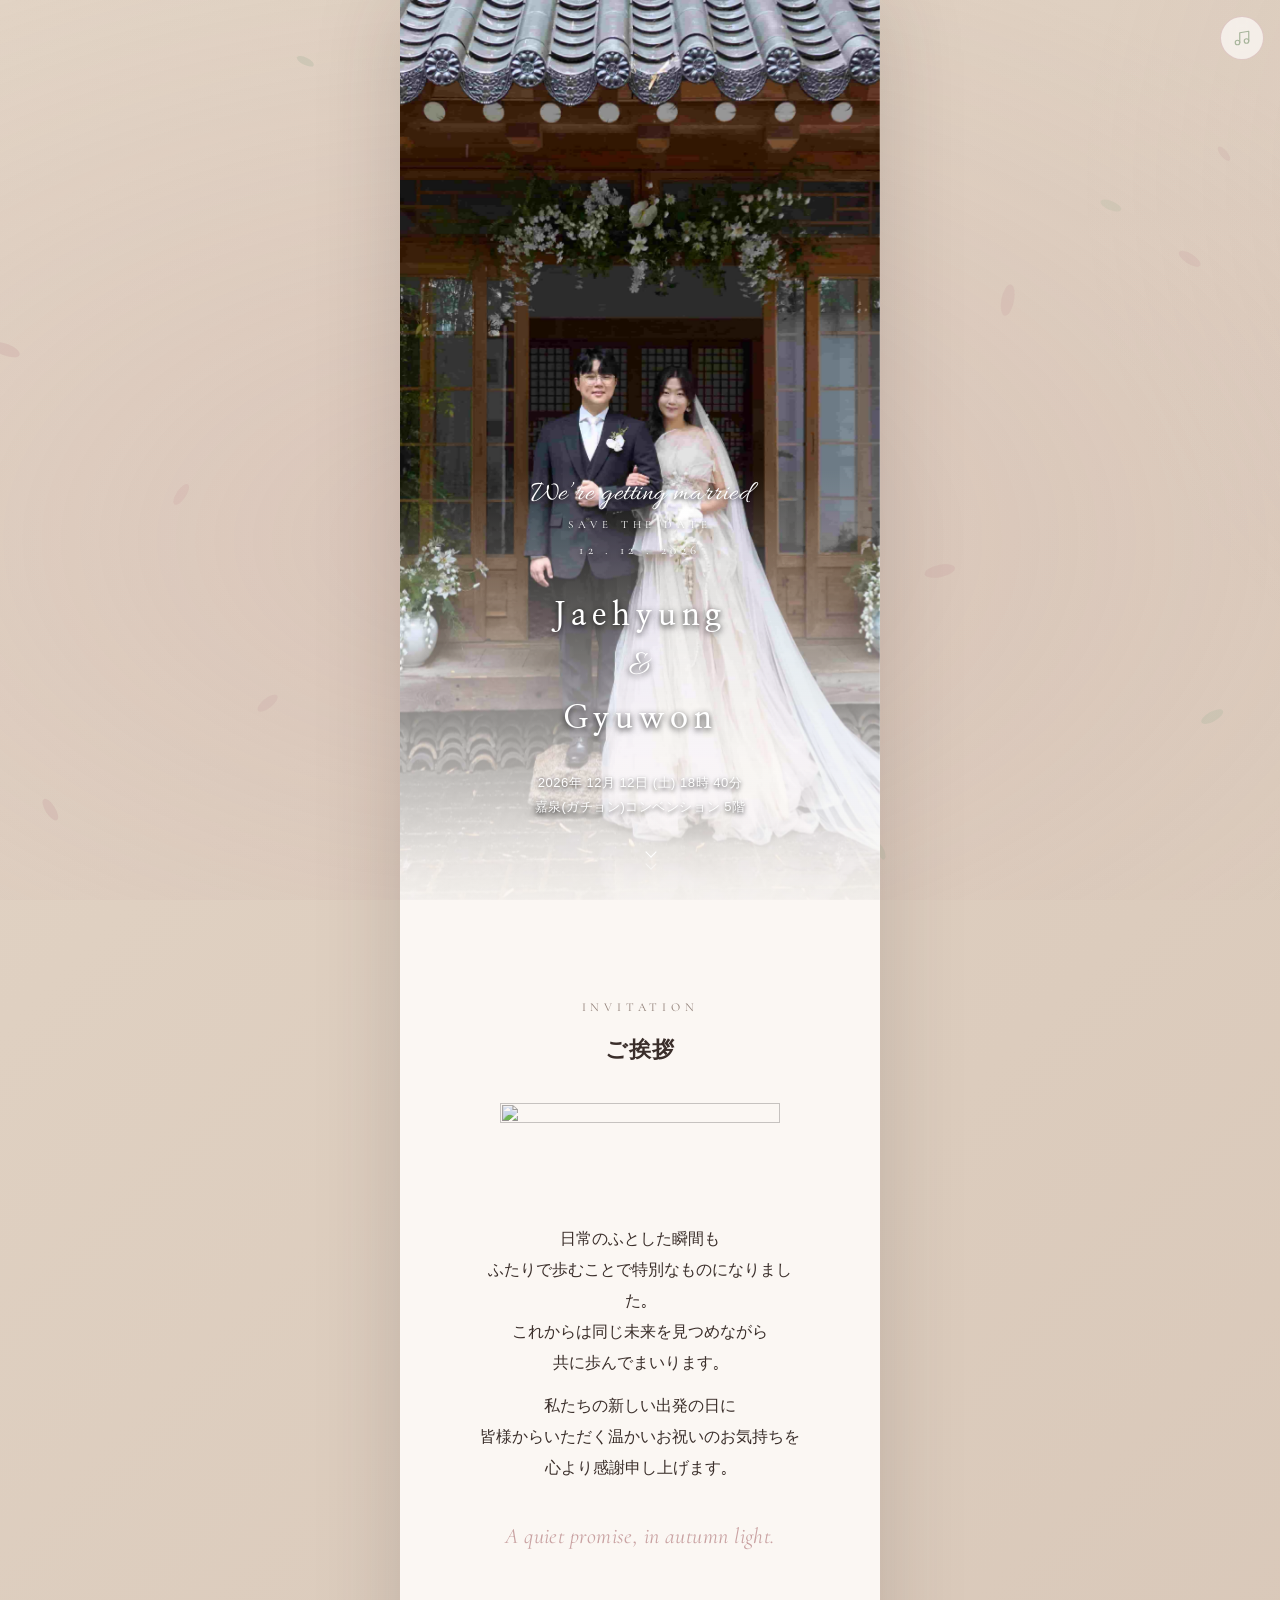
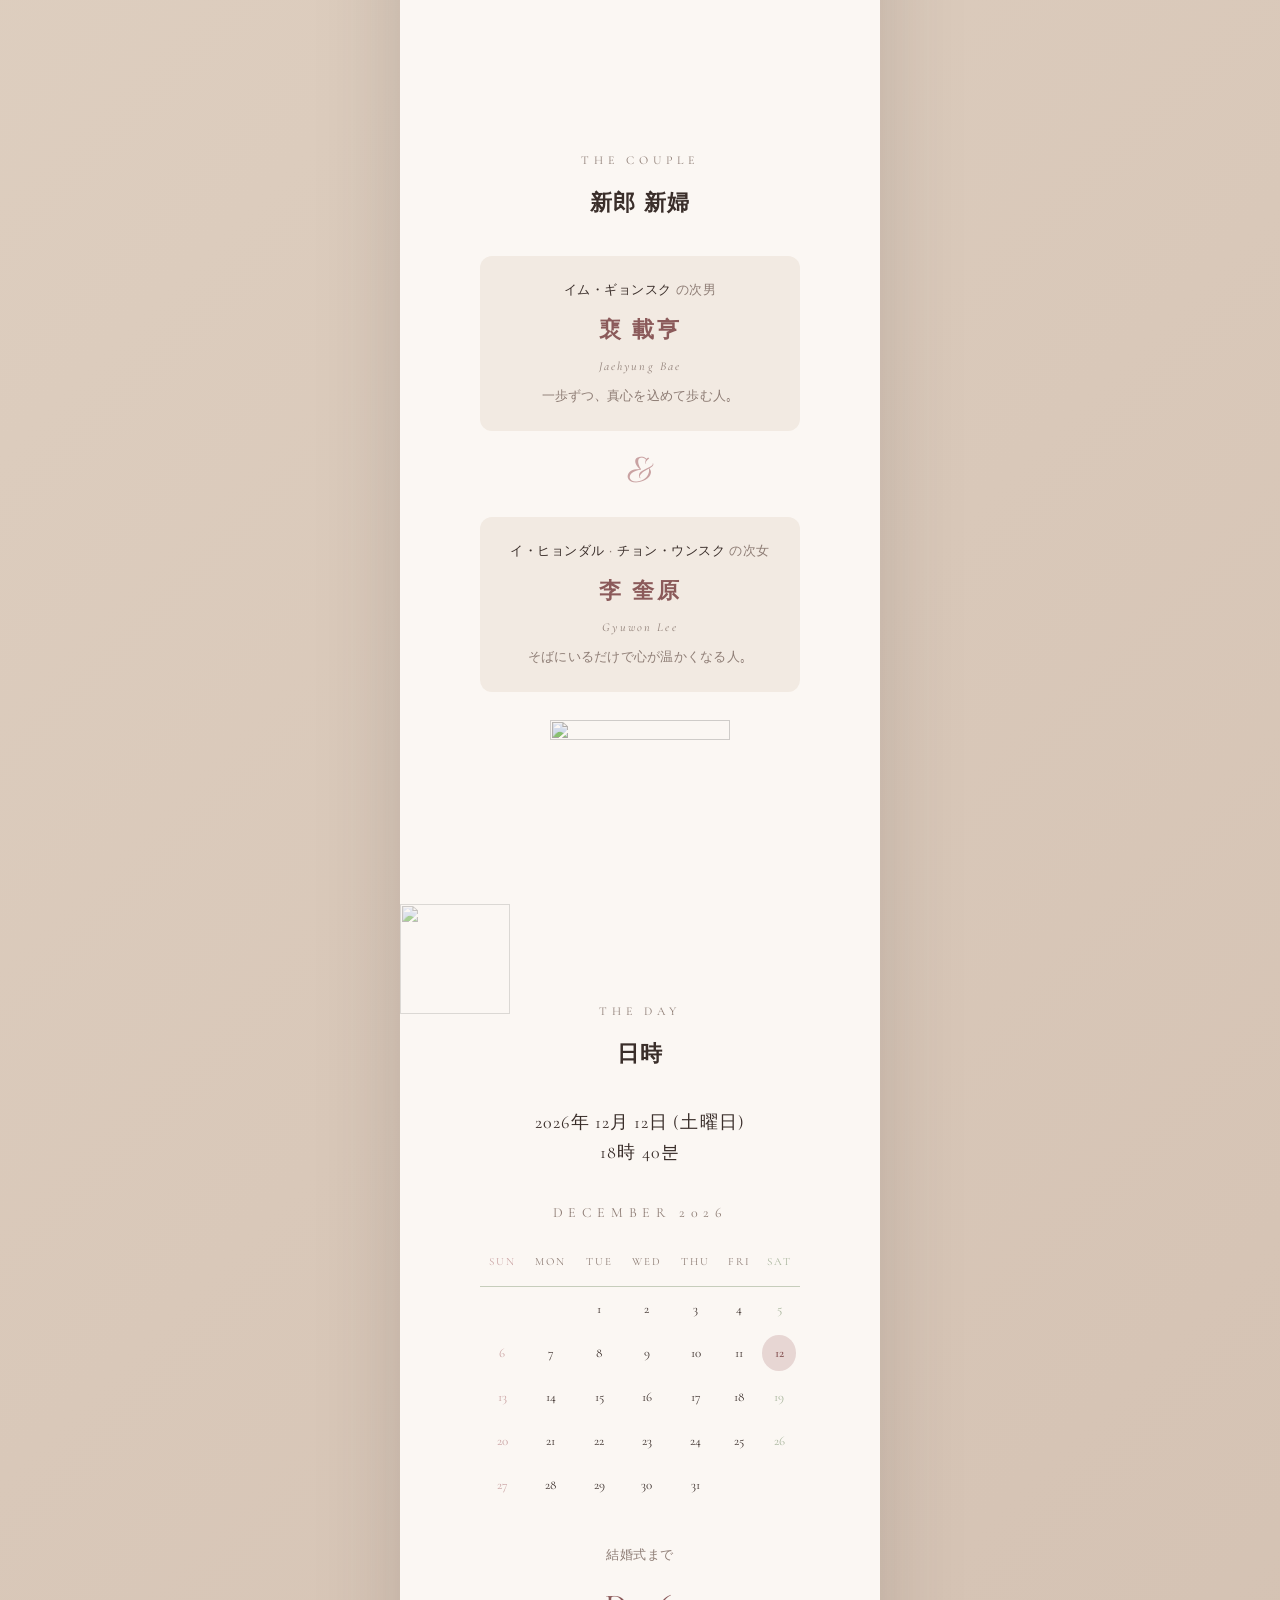
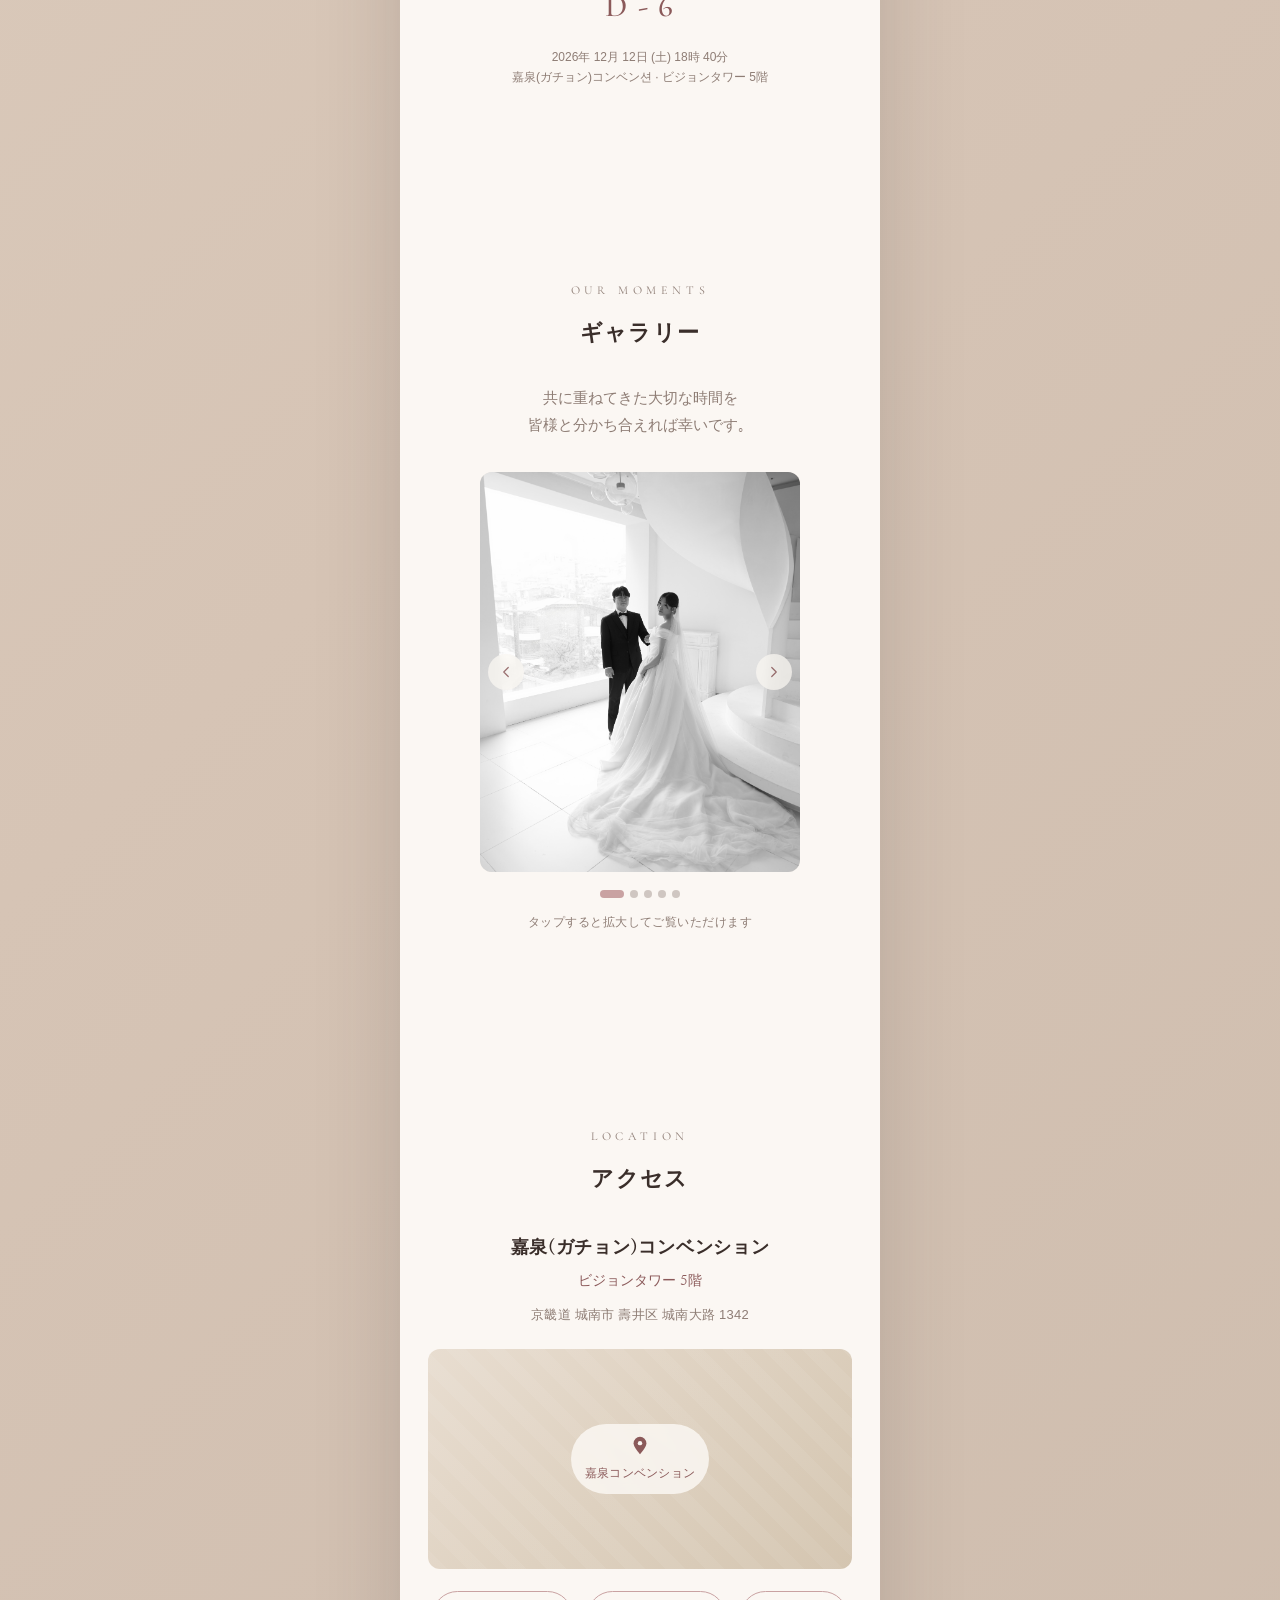
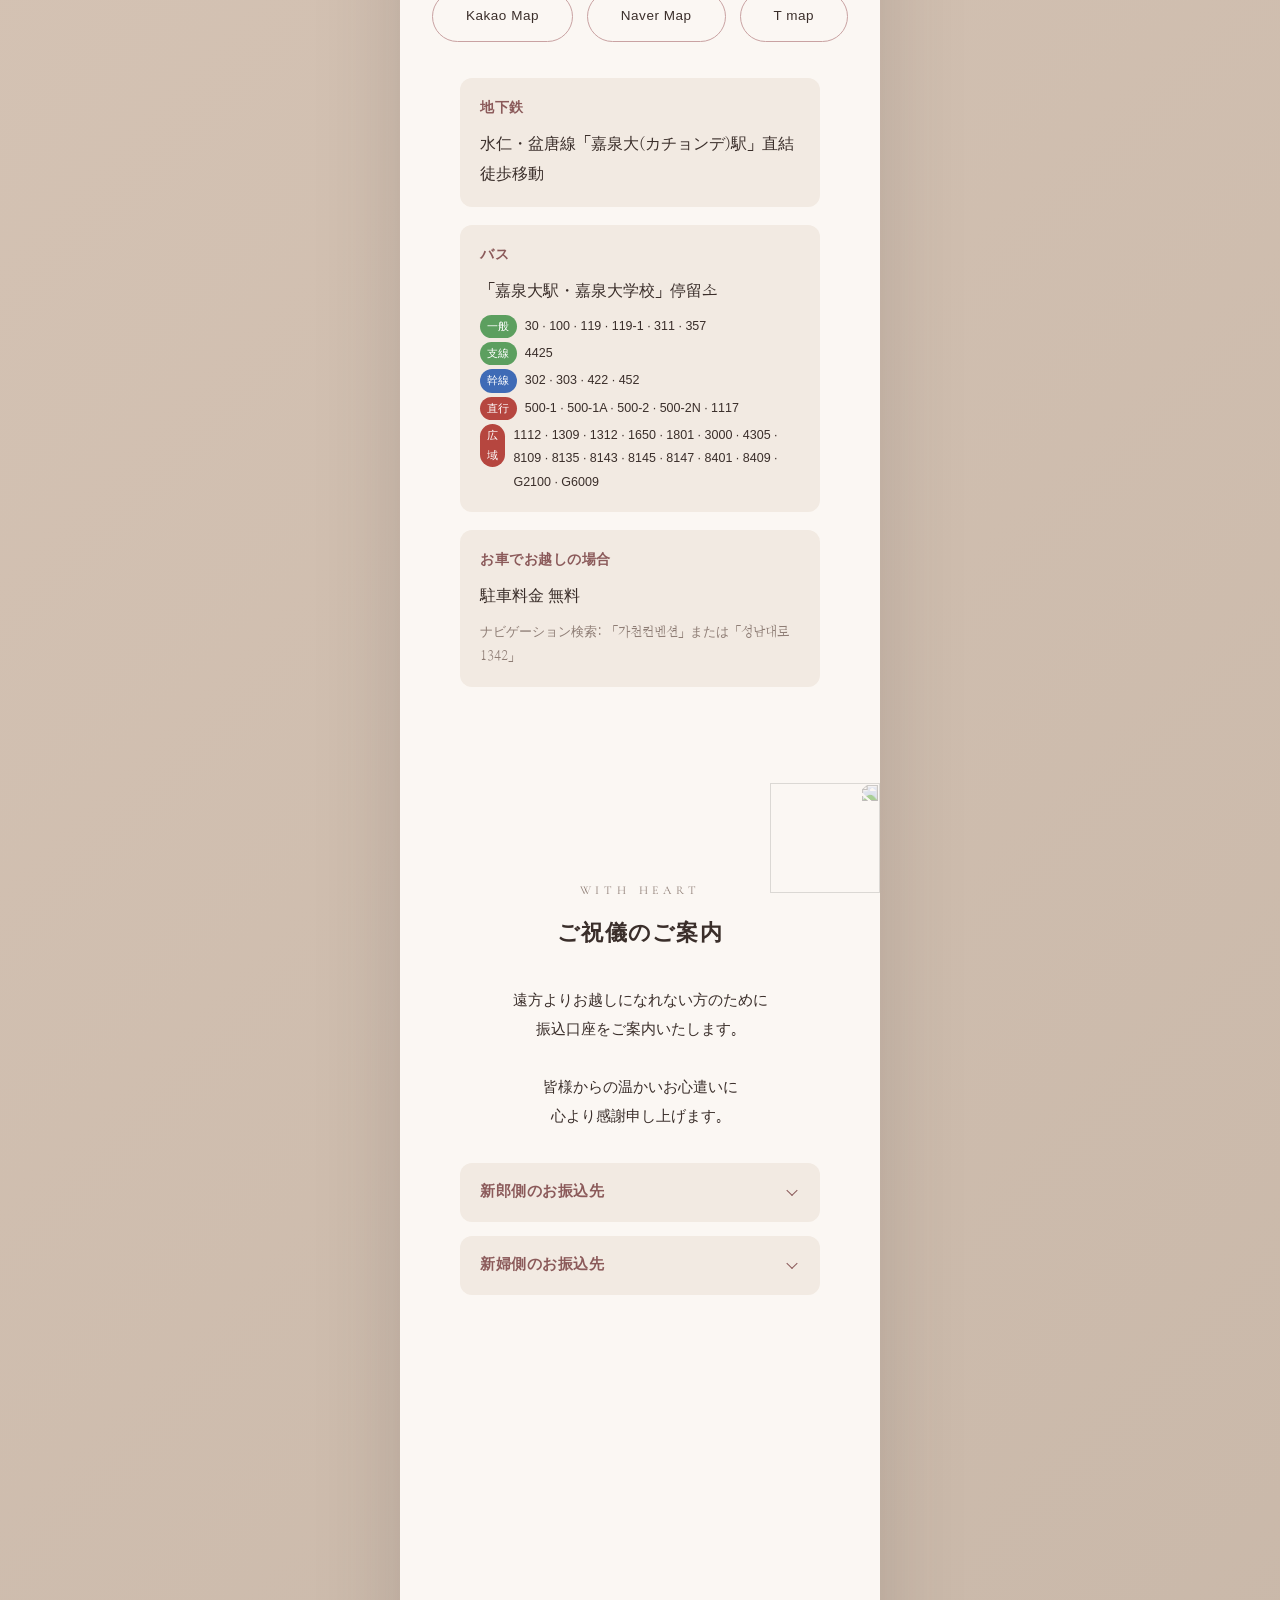
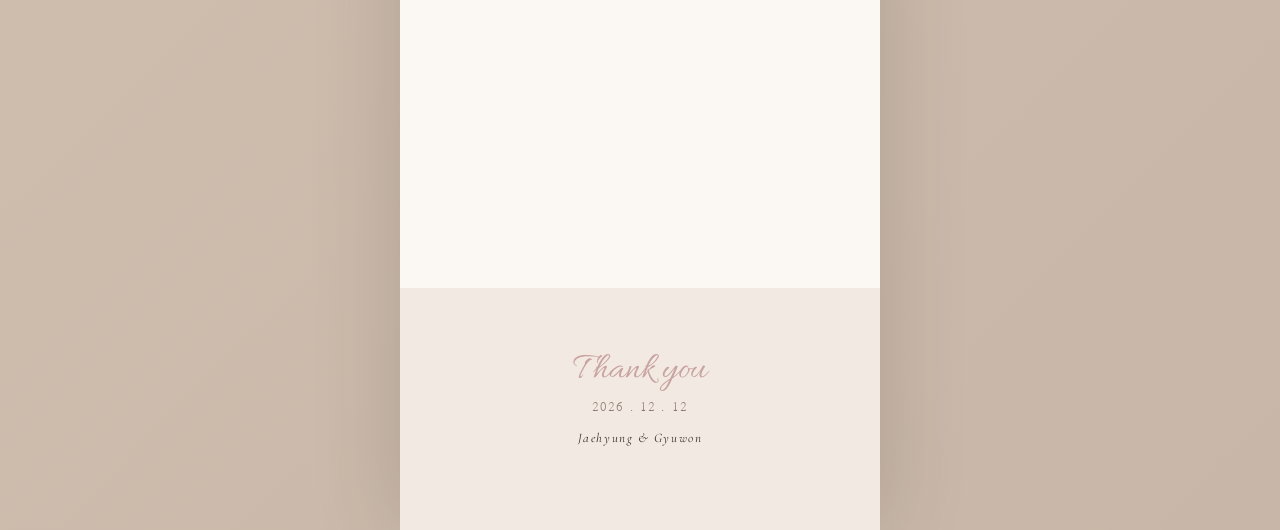
==== commit 3d2fcecf: "Update script source path in index.html" ====
--- a/jp/index.html
+++ b/jp/index.html
@@ -339,6 +339,6 @@
 
   <script src="https://t1.kakaocdn.net/kakao_js_sdk/2.7.2/kakao.min.js" crossorigin="anonymous"></script>
   <script type="text/javascript" src="//dapi.kakao.com/v2/maps/sdk.js?appkey=68da8e02014b2b0ef007a819ba05da28"></script>
-  <script src="script.js"></script>
+  <script src="../script.js"></script>
 </body>
 </html>
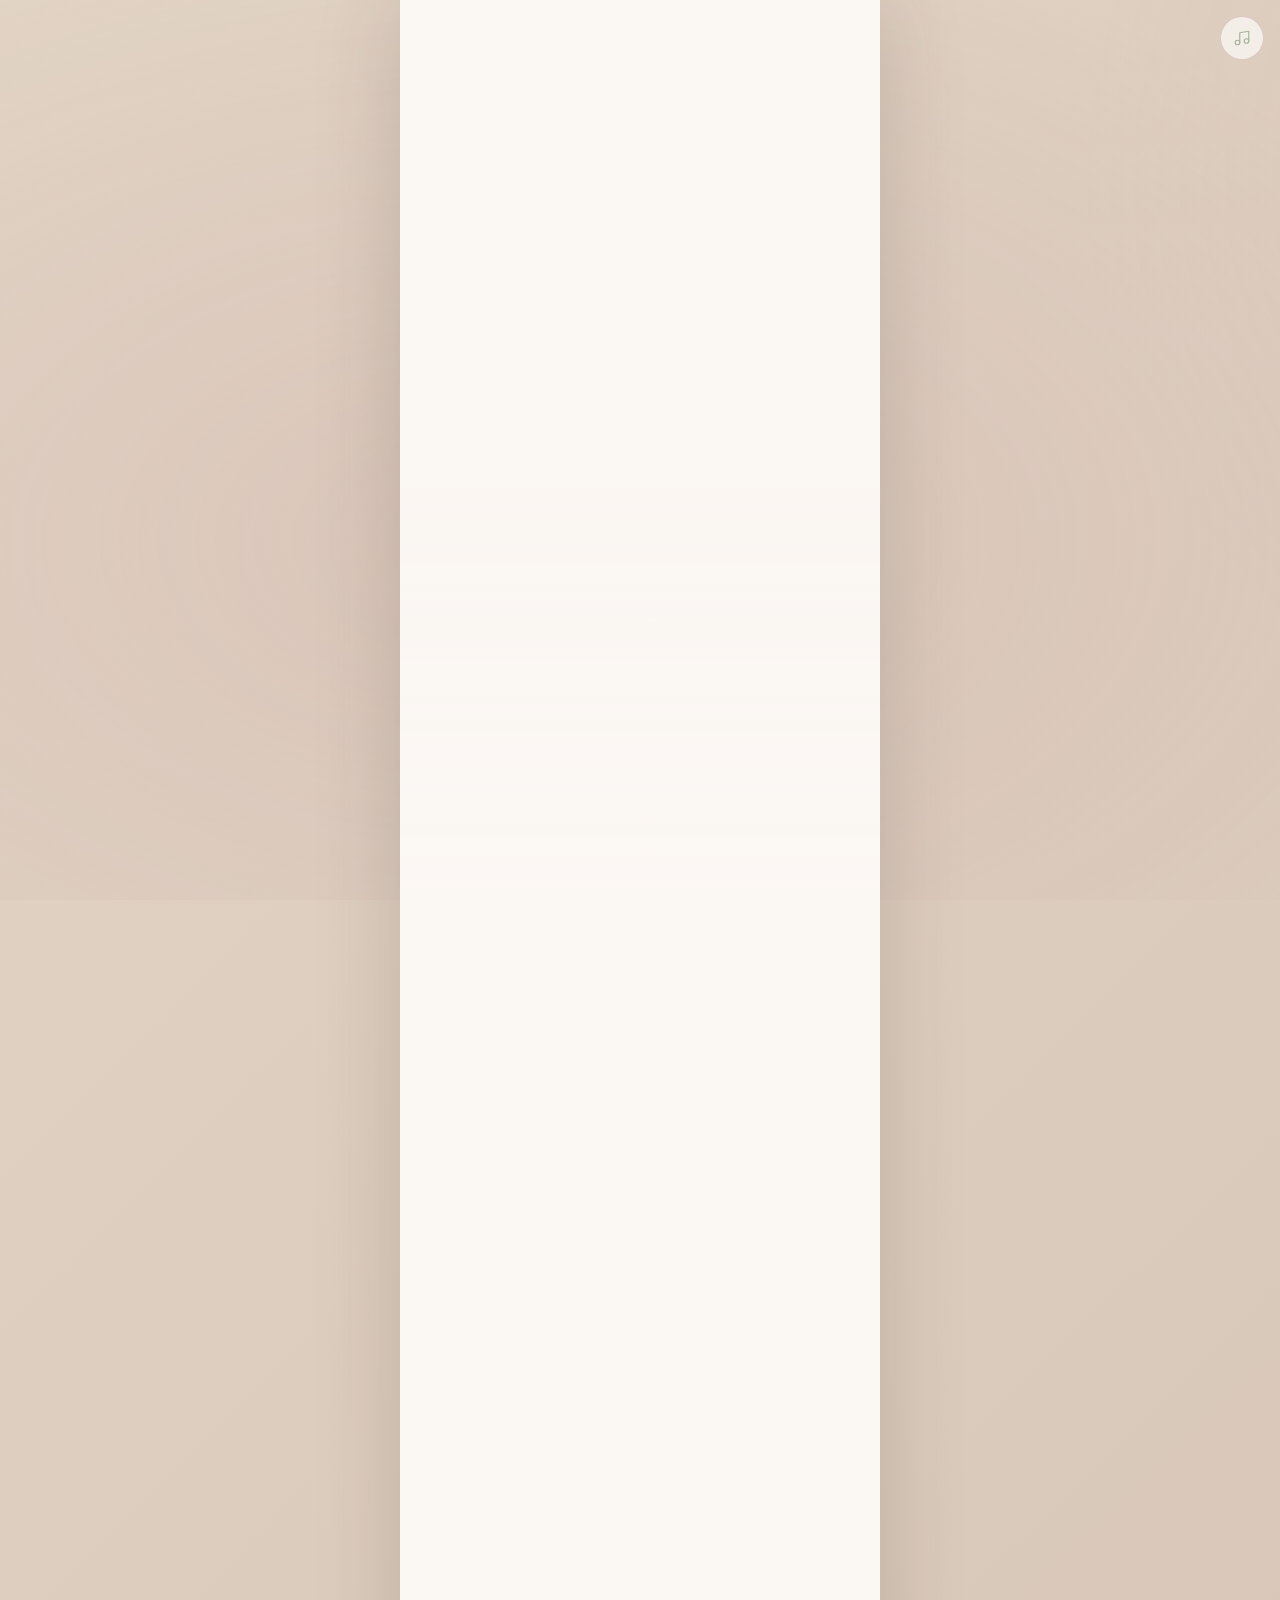
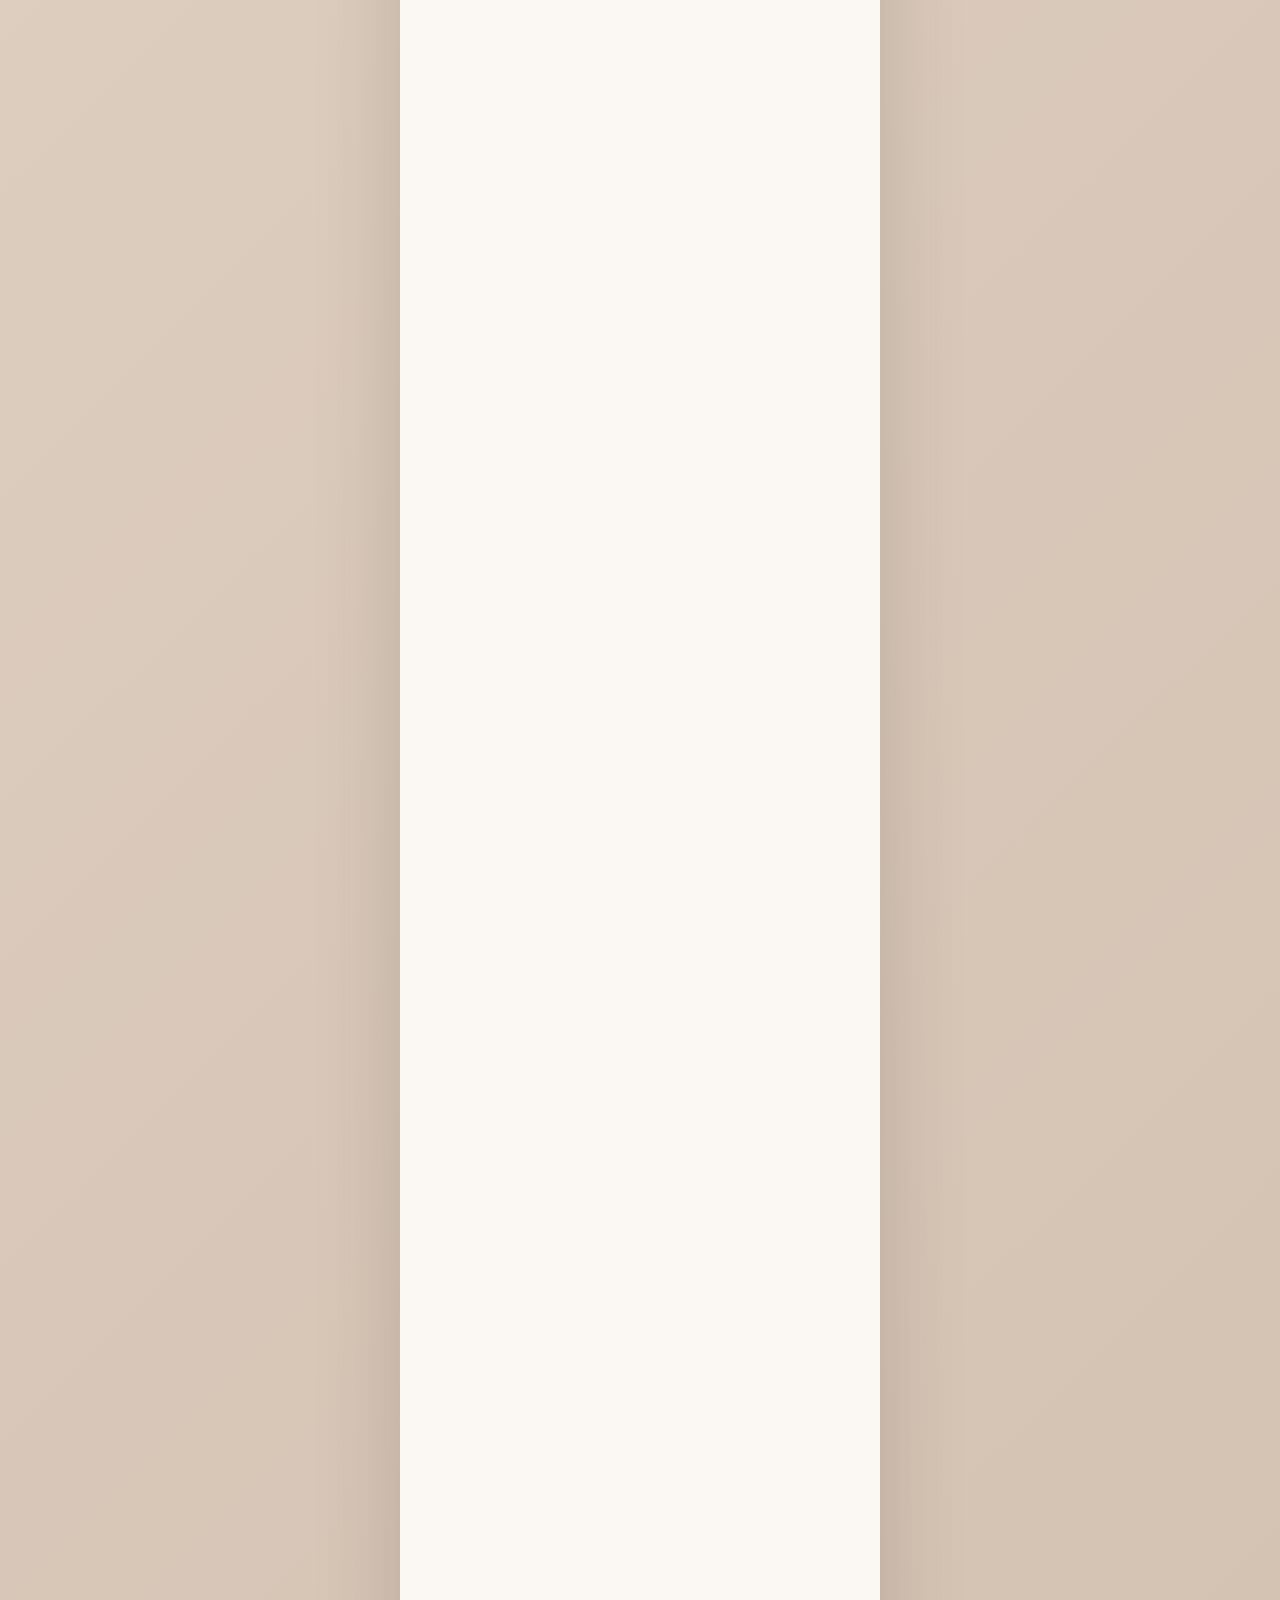
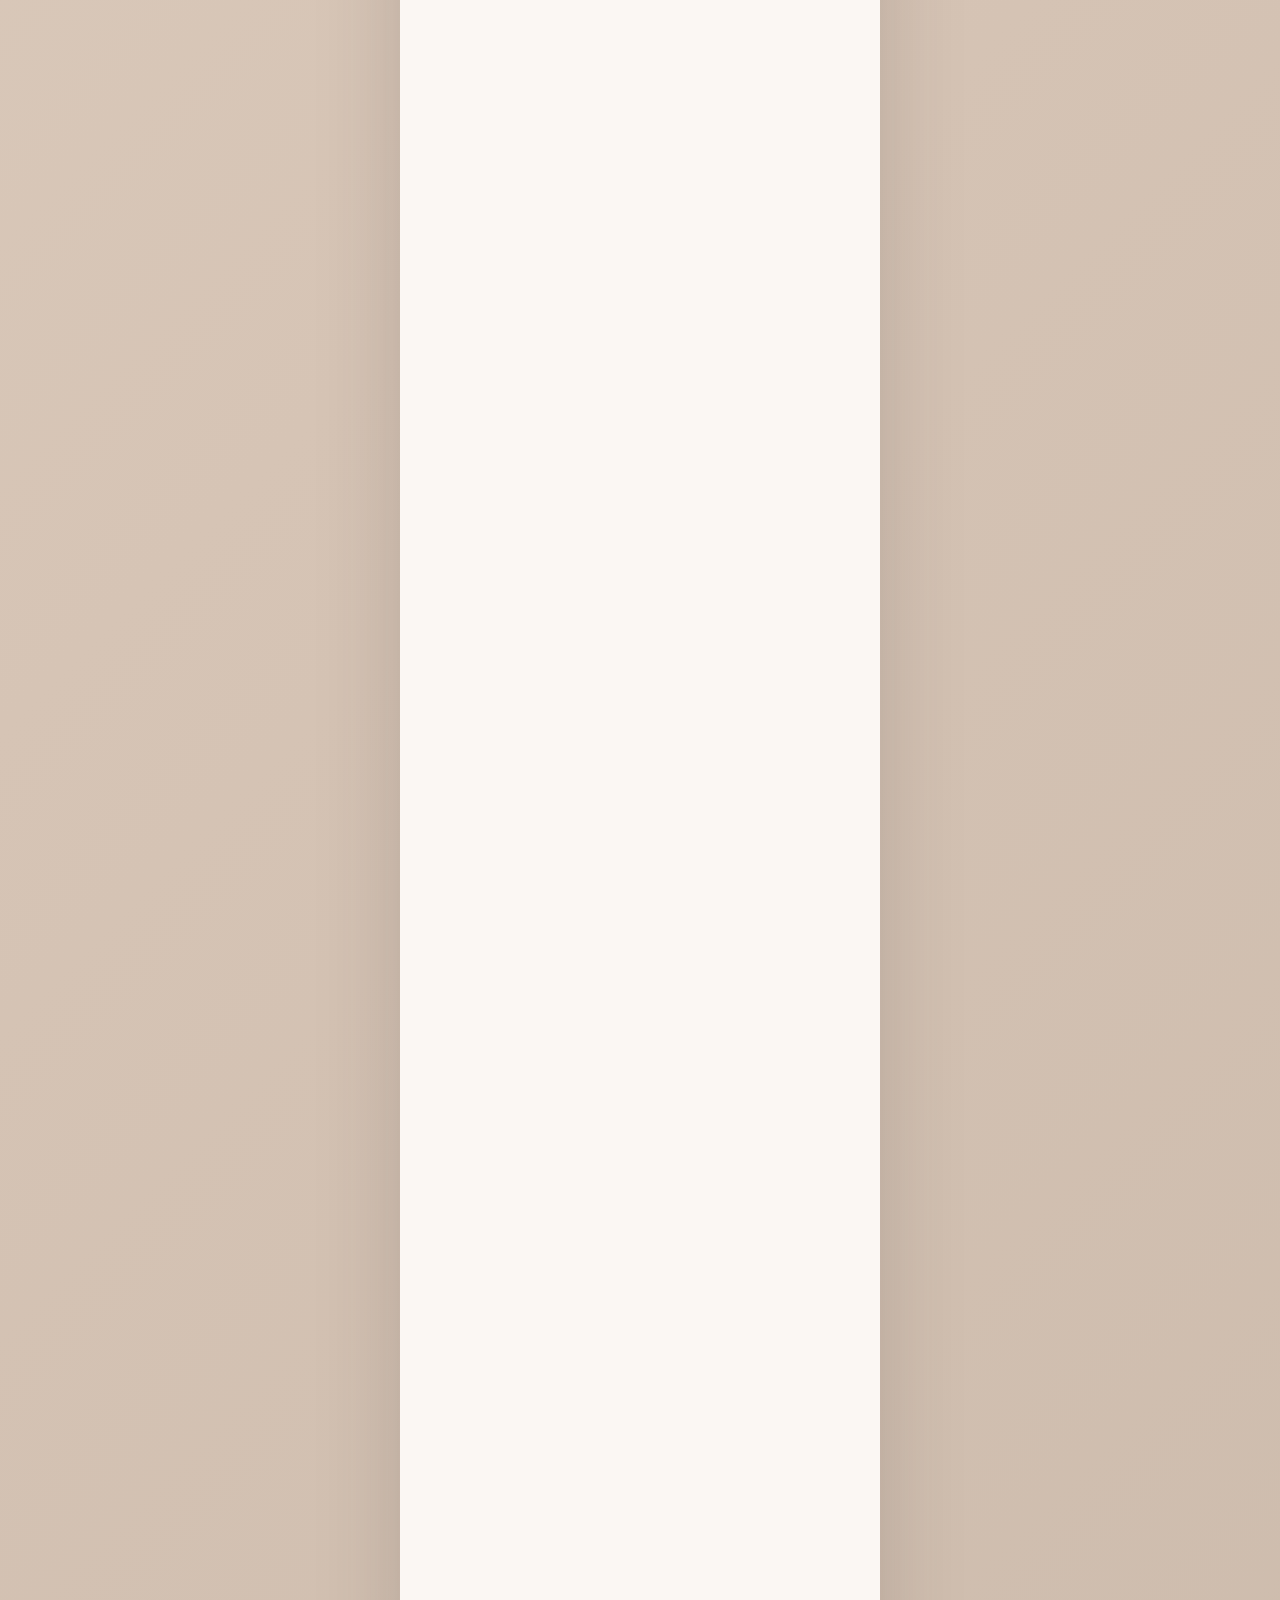
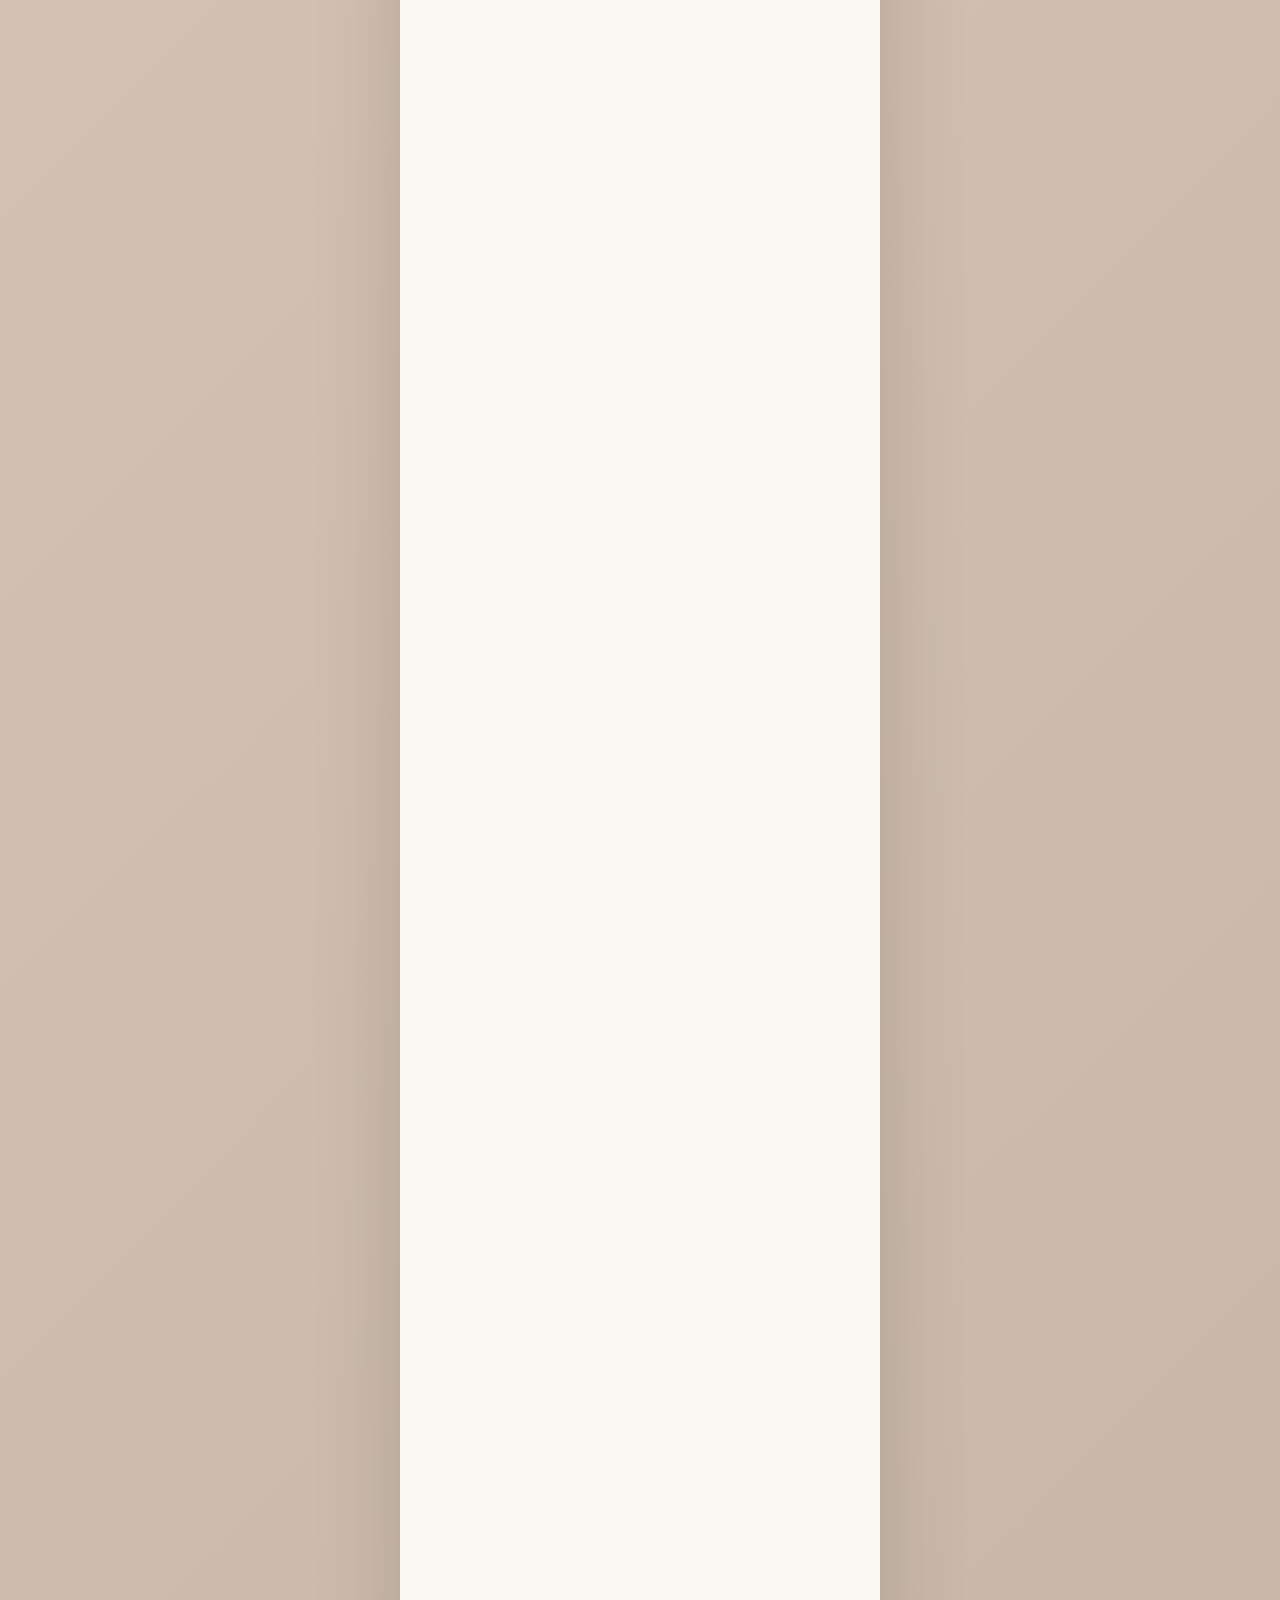
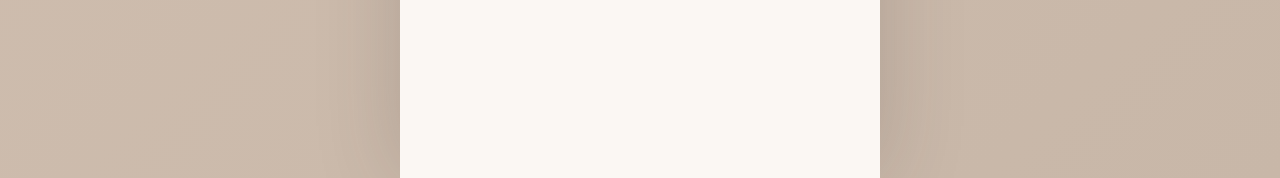
==== commit bf7c1300: "Update wedding details and fix HTML structure" ====
--- a/jp/index.html
+++ b/jp/index.html
@@ -6,12 +6,12 @@
   <meta name="theme-color" content="#FBF7F3">
   <title>Jaehyung ♡ Gyuwon — 2026.12.12 結婚式のご案内</title>
 
-  <meta name="description" content="ペ・ジェヒョンとイ・ギュウォンの結婚式のご案内です。2026年12月12日(土) 18:40、嘉泉(ガチョン)コンベン션にて執り行います。">
+  <meta name="description" content="ペ・ジェヒョンとイ・ギュウォンの結婚式のご案内です。2026年12月12日(土) 18:40、嘉泉(ガチョン)コンベンションにて執り行います。">
 
   <!-- Open Graph / Kakao share preview -->
   <meta property="og:type" content="website">
   <meta property="og:title" content="ペ・ジェヒョン ♡ イ・ギュウォン 結婚式のご案内">
-  <meta property="og:description" content="2026年12月12日(土) 18時40分 · 嘉泉(ガチョン)コンベン션">
+  <meta property="og:description" content="2026年12月12日(土) 18時40分 · 嘉泉(ガチョン)コンベンション">
   <meta property="og:image" content="../images/2_DSC03501.jpg">
   <meta property="og:image:width" content="1024">
   <meta property="og:image:height" content="1280">
@@ -20,7 +20,7 @@
   <meta property="og:locale" content="ja_JP">
   <meta name="twitter:card" content="summary_large_image">
   <meta name="twitter:title" content="ペ・ジェヒョン ♡ イ・ギュウォン 結婚식のご案内">
-  <meta name="twitter:description" content="2026年12月12日(土) 18時40分 · 嘉泉(ガチョン)コンベン션">
+  <meta name="twitter:description" content="2026年12月12日(土) 18時40分 · 嘉泉(ガチョン)コンベンション">
   <meta name="twitter:image" content="../images/1_DSC04316.jpg">
 
   <!-- Fonts (Google Fonts CDN) -->
@@ -129,7 +129,7 @@
       <h2 class="section-title" id="calendar-heading">日時</h2>
       <p class="date-headline">
         2026年 12月 12日 (土曜日)<br>
-        18時 40분
+        18時 40分
       </p>
 
       <table class="cal" data-target="2026-12-12" aria-label="2026年12月カレンダー">
@@ -145,7 +145,7 @@
       <div class="dday-wrap" aria-live="polite">
         <p class="dday-label">結婚式まで</p>
         <p class="dday">D - <span id="dday-num" data-target="0">0</span></p>
-        <p class="dday-sub">2026年 12月 12日 (土) 18時 40分<br>嘉泉(ガチョン)コンベン션 · ビジョンタワー 5階</p>
+        <p class="dday-sub">2026年 12月 12日 (土) 18時 40分<br>嘉泉(ガチョン)コンベンション · ビジョンタワー 5階</p>
       </div>
     </section>
 
@@ -205,9 +205,7 @@
       </div>
 
       <div class="venue-actions">
-        <a class="btn" href="https://kko.to/b6zJEs0I1W" target="_blank" rel="noopener">Kakao Map</a>
-        <a class="btn" href="https://map.naver.com/p/entry/place/13538875?c=15.00,0,0,0,dh" target="_blank" rel="noopener">Naver Map</a>
-        <a class="btn" href="https://tmap.life/bf0c5347" target="_blank" rel="noopener">T map</a>
+        <a class="btn" href=" https://maps.app.goo.gl/9E6cAMb6wRrzaRu7A?g_st=akt" target="_blank" rel="noopener">Google Map</a>
       </div>
 
       <div class="directions">
@@ -217,7 +215,7 @@
         </article>
         <article>
           <h3>バス</h3>
-          <p>「嘉泉大駅・嘉泉大学校」停留소</p>
+          <p>「嘉泉大駅・嘉泉大学校」停留所</p>
           <ul class="bus-list">
             <li><span class="bus-tag bus-green">一般</span> 30 · 100 · 119 · 119-1 · 311 · 357</li>
             <li><span class="bus-tag bus-green">支線</span> 4425</li>
@@ -229,7 +227,7 @@
         <article>
           <h3>お車でお越しの場合</h3>
           <p>駐車料金 無料</p>
-          <p class="muted">ナビゲーション検索: 「가천컨벤션」または「성남대로 1342」</p>
+          <p class="muted">ナビゲーション検索: 「嘉泉(ガチョン)コンベンション」または「城南大路 1342」</p>
         </article>
       </div>
     </section>
@@ -245,66 +243,6 @@
         皆様からの温かいお心遣いに<br>
         心より感謝申し上げます。
       </p>
-
-      <details class="acc-group">
-        <summary>新郎側のお振込先</summary>
-        <ul class="acc-list">
-          <li>
-            <p class="acc-name">新郎 ペ・ジェヒョン (KB国民銀行)</p>
-            <p class="acc-num">668802-01-429095</p>
-            <button type="button" class="copy-btn" data-copy="KB국민은행 668802-01-429095 배재형" aria-label="新郎口座番号をコピー">
-              <span class="copy-default">
-                <svg viewBox="0 0 24 24" width="14" height="14" aria-hidden="true"><rect x="8" y="8" width="12" height="12" rx="2" fill="none" stroke="currentColor" stroke-width="1.6"/><path d="M16 8V6a2 2 0 0 0-2-2H6a2 2 0 0 0-2 2v8a2 2 0 0 0 2 2h2" fill="none" stroke="currentColor" stroke-width="1.6"/></svg>
-                コピー
-              </span>
-              <span class="copy-done" aria-hidden="true">
-                <svg viewBox="0 0 24 24" width="14" height="14"><path d="M5 12l4 4 10-10" fill="none" stroke="currentColor" stroke-width="2" stroke-linecap="round" stroke-linejoin="round"/></svg>
-                完了
-              </span>
-            </button>
-          </li>
-          <li>
-            <p class="acc-name">新郎母 イム・ギョンスク (ハナ銀行)</p>
-            <p class="acc-num">438-911160-91207</p>
-            <button type="button" class="copy-btn" data-copy="하나은행 438-911160-91207 임경숙" aria-label="母口座番号をコピー">
-              <span class="copy-default"><svg viewBox="0 0 24 24" width="14" height="14" aria-hidden="true"><rect x="8" y="8" width="12" height="12" rx="2" fill="none" stroke="currentColor" stroke-width="1.6"/><path d="M16 8V6a2 2 0 0 0-2-2H6a2 2 0 0 0-2 2v8a2 2 0 0 0 2 2h2" fill="none" stroke="currentColor" stroke-width="1.6"/></svg>コピー</span>
-              <span class="copy-done" aria-hidden="true"><svg viewBox="0 0 24 24" width="14" height="14"><path d="M5 12l4 4 10-10" fill="none" stroke="currentColor" stroke-width="2" stroke-linecap="round" stroke-linejoin="round"/></svg>完了</span>
-            </button>
-          </li>
-        </ul>
-      </details>
-
-      <details class="acc-group">
-        <summary>新婦側のお振込先</summary>
-        <ul class="acc-list">
-          <li>
-            <p class="acc-name">新婦 イ・ギュウォン (IBK企業銀行)</p>
-            <p class="acc-num">63502553501010</p>
-            <button type="button" class="copy-btn" data-copy="기업은행 63502553501010 이규원" aria-label="新婦口座番号をコピー">
-              <span class="copy-default"><svg viewBox="0 0 24 24" width="14" height="14" aria-hidden="true"><rect x="8" y="8" width="12" height="12" rx="2" fill="none" stroke="currentColor" stroke-width="1.6"/><path d="M16 8V6a2 2 0 0 0-2-2H6a2 2 0 0 0-2 2v8a2 2 0 0 0 2 2h2" fill="none" stroke="currentColor" stroke-width="1.6"/></svg>コピー</span>
-              <span class="copy-done" aria-hidden="true"><svg viewBox="0 0 24 24" width="14" height="14"><path d="M5 12l4 4 10-10" fill="none" stroke="currentColor" stroke-width="2" stroke-linecap="round" stroke-linejoin="round"/></svg>完了</span>
-            </button>
-          </li>
-          <li>
-            <p class="acc-name">新婦父 イ・ヒョンダル (NH農協銀行)</p>
-            <p class="acc-num">23508656042096</p>
-            <button type="button" class="copy-btn" data-copy="농협은행 23508656042096 이형달" aria-label="父口座番号をコピー">
-              <span class="copy-default"><svg viewBox="0 0 24 24" width="14" height="14" aria-hidden="true"><rect x="8" y="8" width="12" height="12" rx="2" fill="none" stroke="currentColor" stroke-width="1.6"/><path d="M16 8V6a2 2 0 0 0-2-2H6a2 2 0 0 0-2 2v8a2 2 0 0 0 2 2h2" fill="none" stroke="currentColor" stroke-width="1.6"/></svg>コピー</span>
-              <span class="copy-done" aria-hidden="true"><svg viewBox="0 0 24 24" width="14" height="14"><path d="M5 12l4 4 10-10" fill="none" stroke="currentColor" stroke-width="2" stroke-linecap="round" stroke-linejoin="round"/></svg>完了</span>
-            </button>
-          </li>
-          <li>
-            <p class="acc-name">新婦母 チョン・ウンスク (新韓銀行)</p>
-            <p class="acc-num">110048532971</p>
-            <button type="button" class="copy-btn" data-copy="신한은행 110048532971 정은숙" aria-label="母口座番号をコピー">
-              <span class="copy-default"><svg viewBox="0 0 24 24" width="14" height="14" aria-hidden="true"><rect x="8" y="8" width="12" height="12" rx="2" fill="none" stroke="currentColor" stroke-width="1.6"/><path d="M16 8V6a2 2 0 0 0-2-2H6a2 2 0 0 0-2 2v8a2 2 0 0 0 2 2h2" fill="none" stroke="currentColor" stroke-width="1.6"/></svg>コピー</span>
-              <span class="copy-done" aria-hidden="true"><svg viewBox="0 0 24 24" width="14" height="14"><path d="M5 12l4 4 10-10" fill="none" stroke="currentColor" stroke-width="2" stroke-linecap="round" stroke-linejoin="round"/></svg>完了</span>
-            </button>
-          </li>
-        </ul>
-      </details>
-    </section>
-
     <!-- 10. SHARE -->
     <section class="section share reveal" id="share" aria-labelledby="share-heading">
       <p class="section-eyebrow en">SHARE</p>
@@ -337,8 +275,7 @@
   <!-- 토스트 -->
   <div class="toast" id="toast" hidden role="status" aria-live="polite"></div>
 
-  <script src="https://t1.kakaocdn.net/kakao_js_sdk/2.7.2/kakao.min.js" crossorigin="anonymous"></script>
   <script type="text/javascript" src="//dapi.kakao.com/v2/maps/sdk.js?appkey=68da8e02014b2b0ef007a819ba05da28"></script>
-  <script src="../script.js"></script>
+  <script src="script.js"></script>
 </body>
 </html>
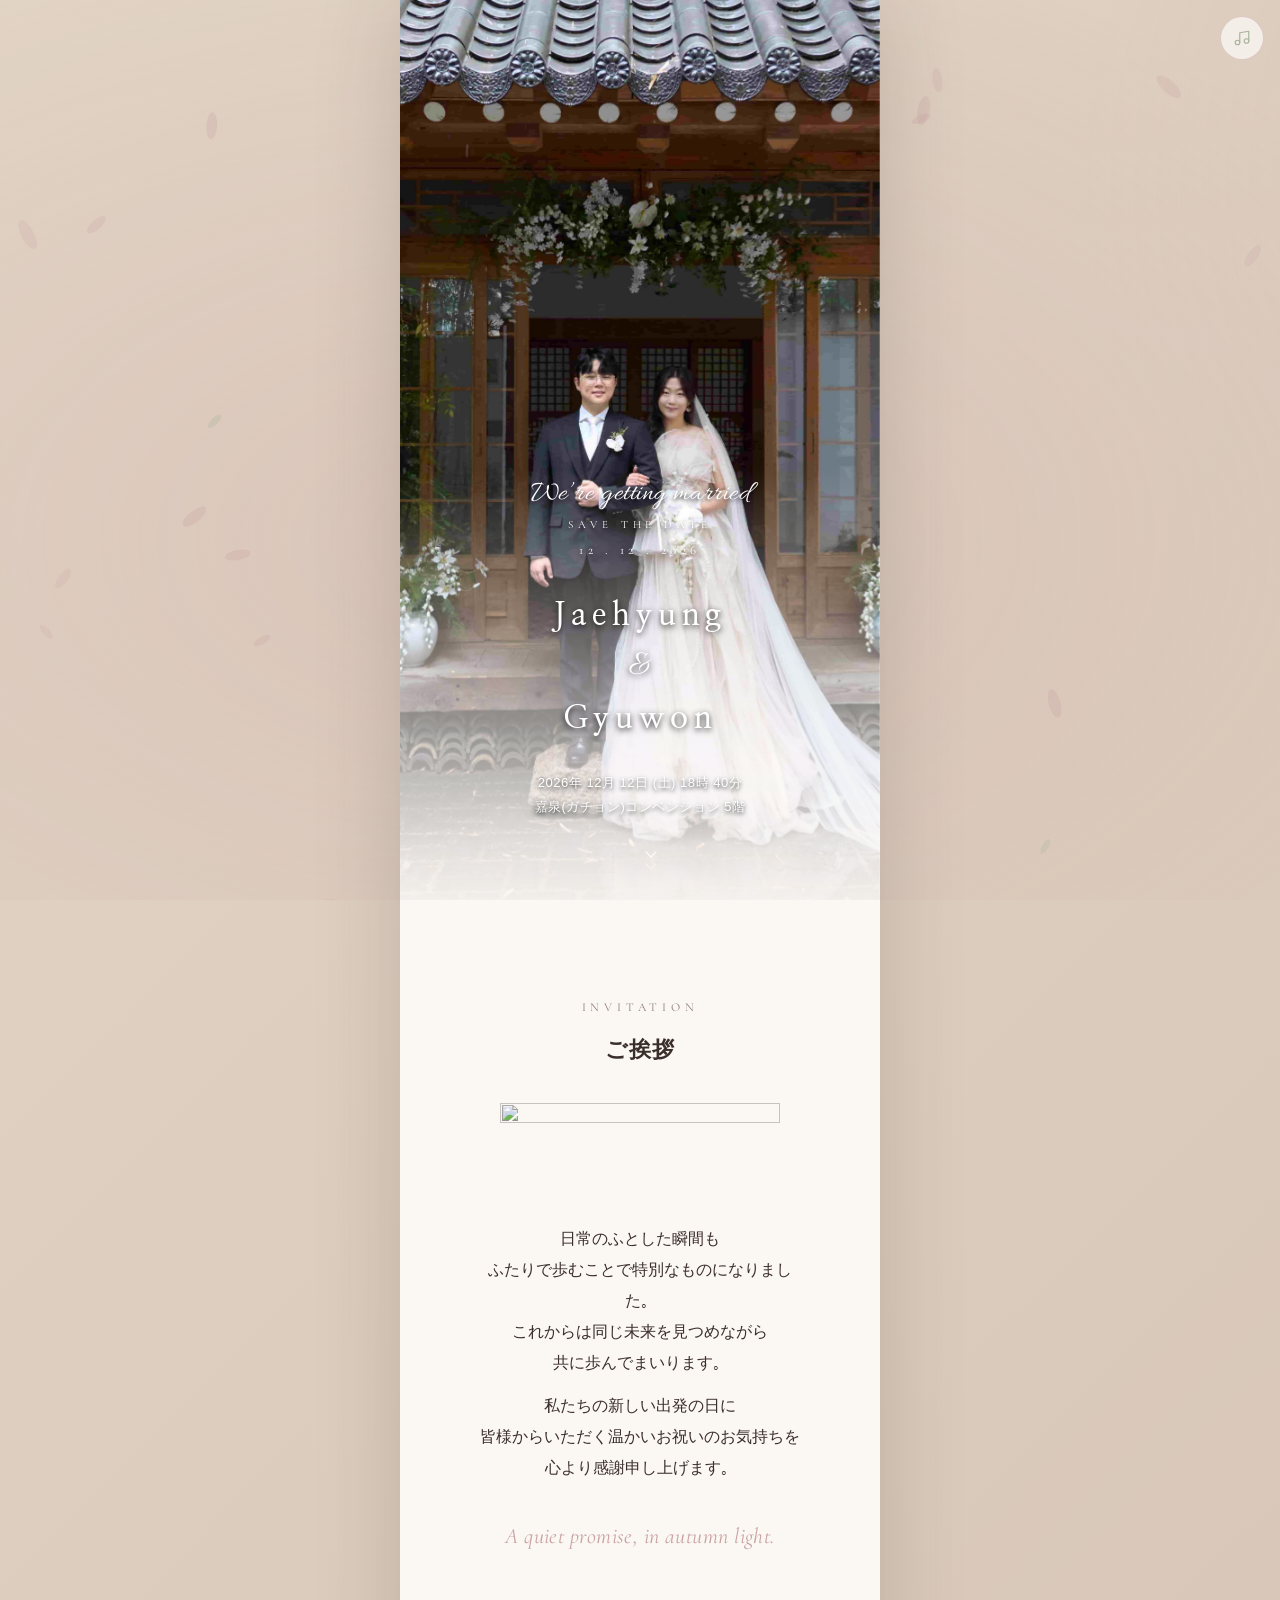
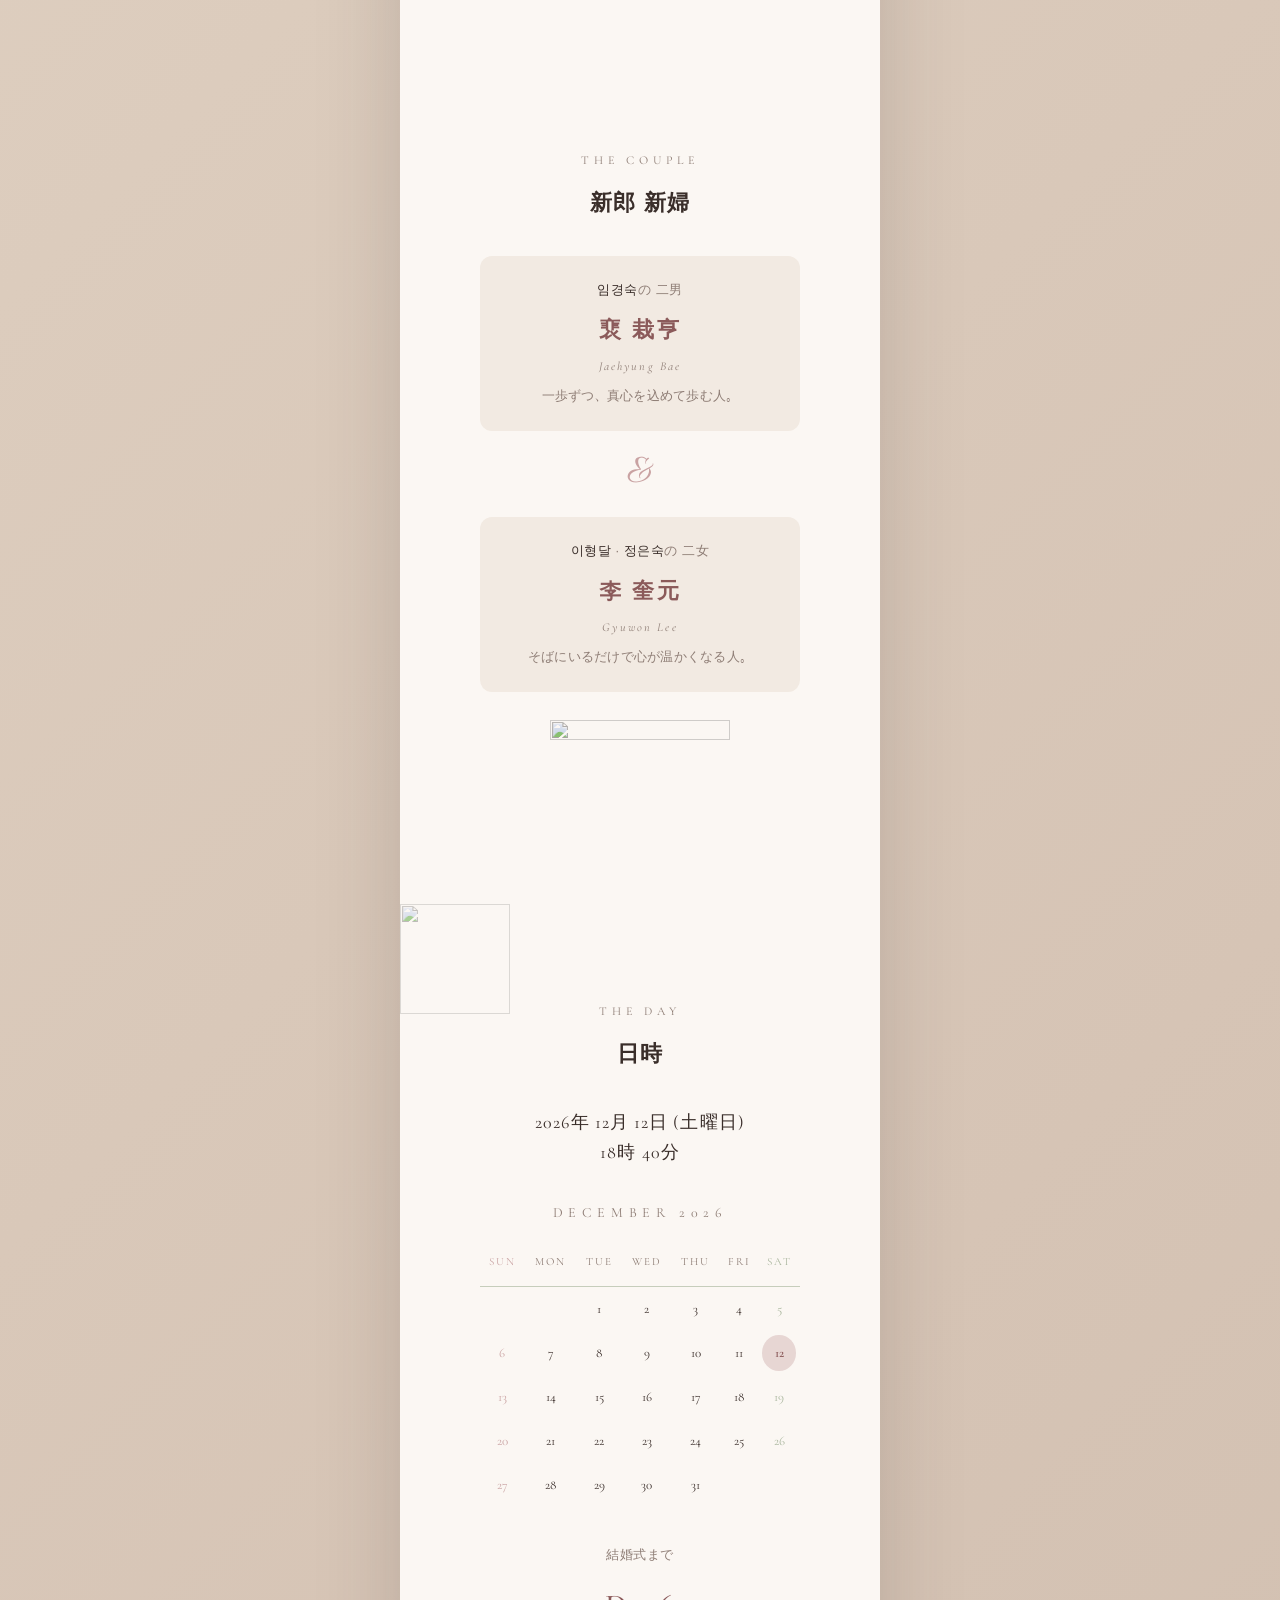
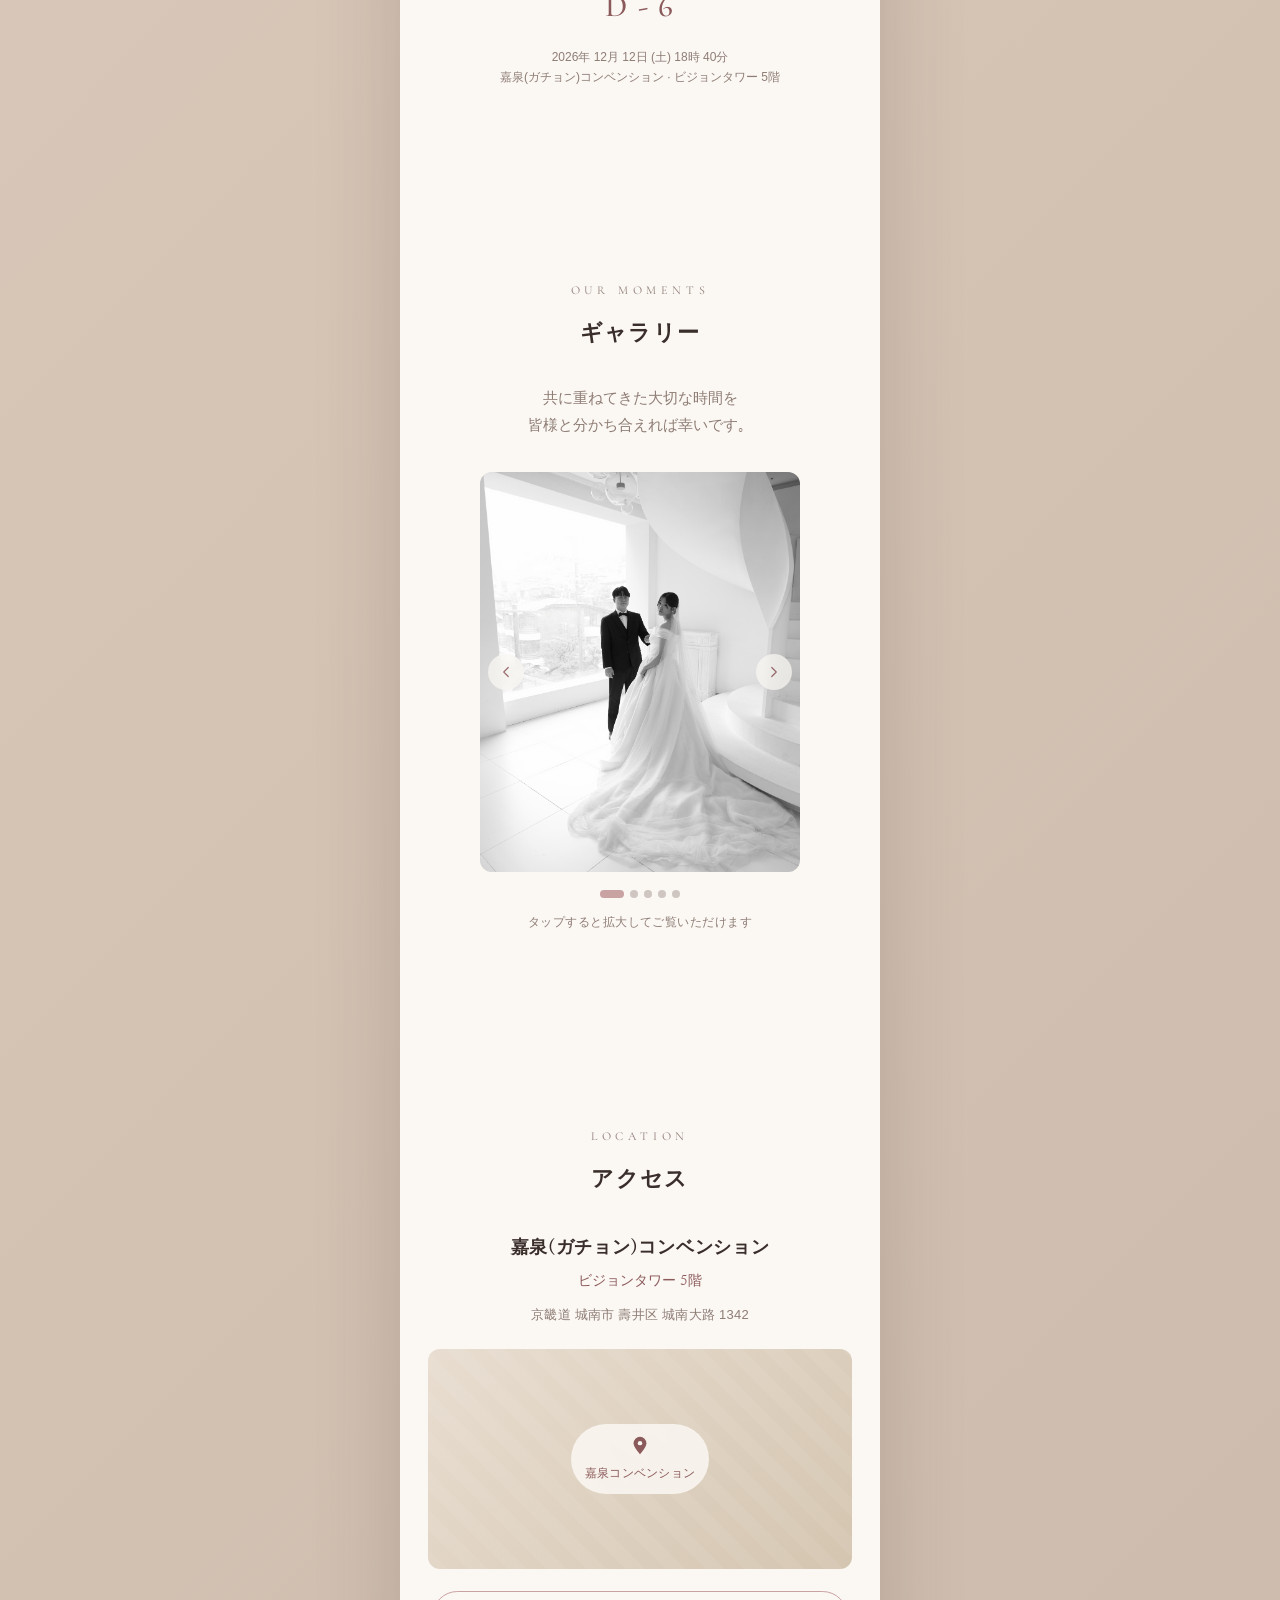
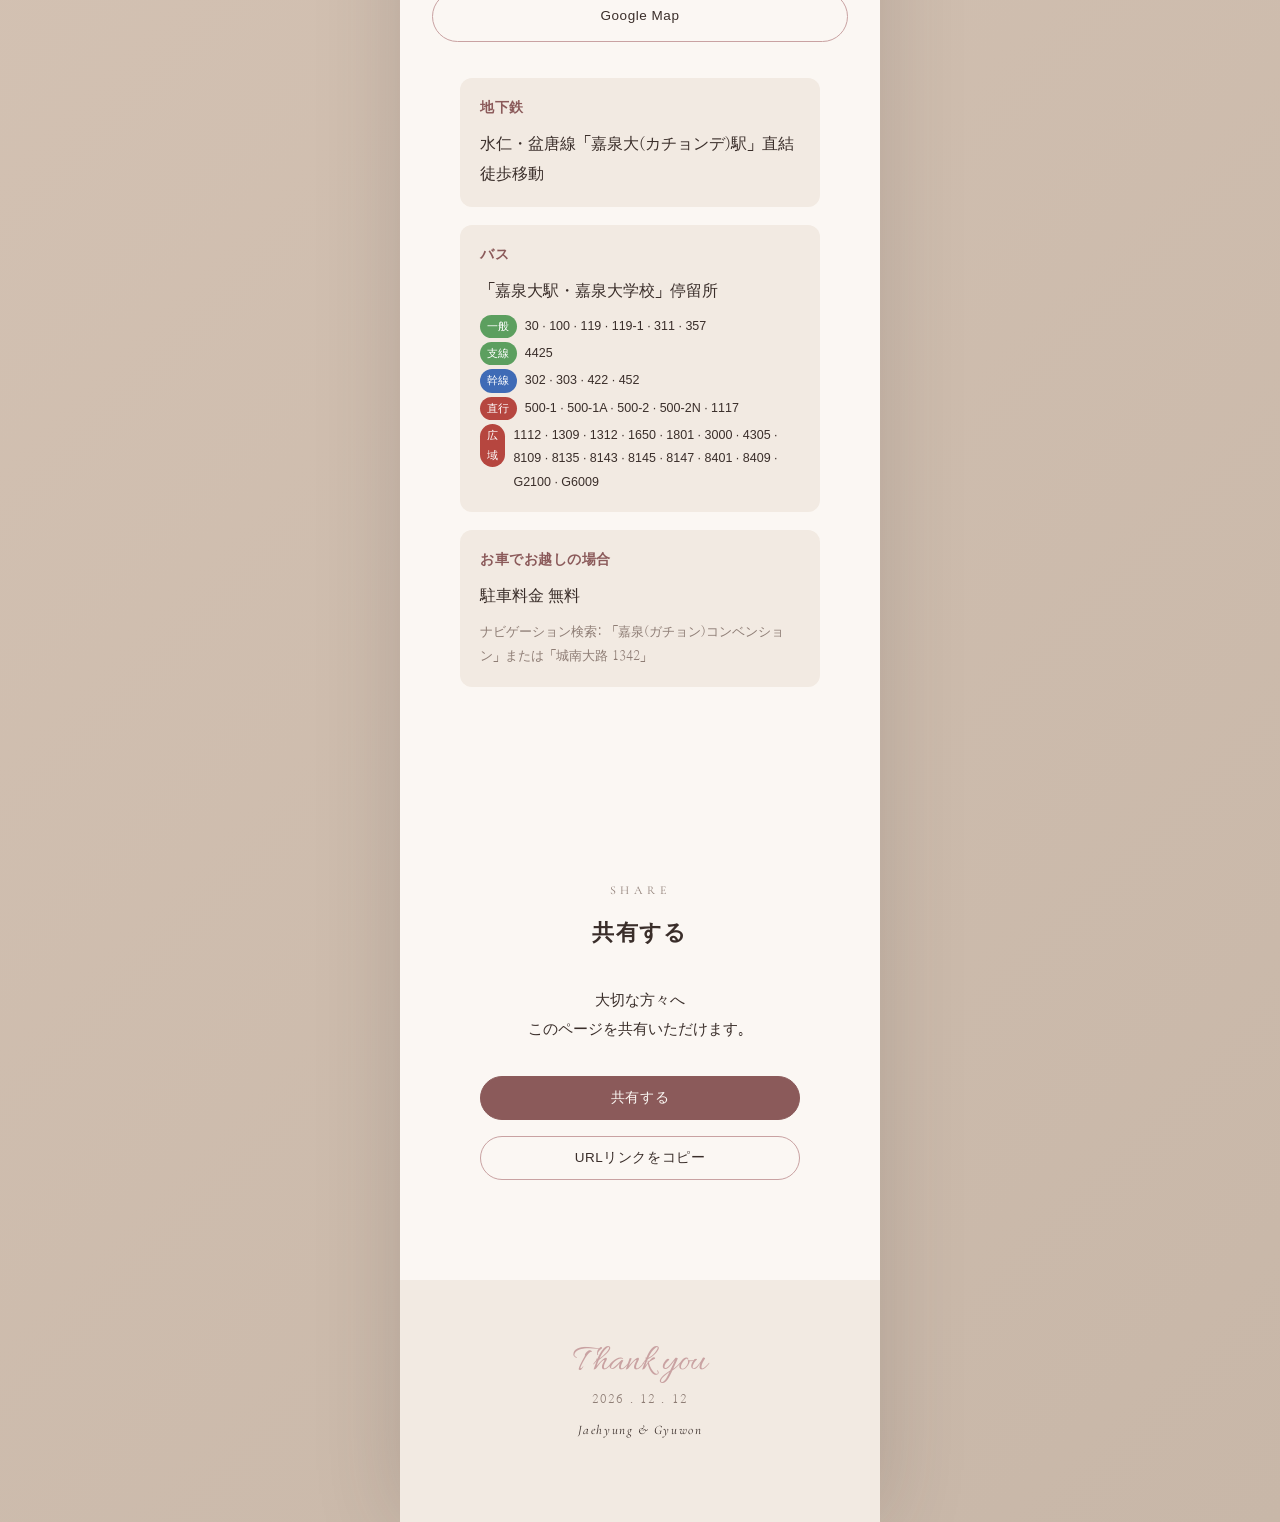
==== commit 6c72353b: "Update couple names and remove account section Updated names and removed account section." ====
--- a/jp/index.html
+++ b/jp/index.html
@@ -106,16 +106,16 @@
 
       <div class="couple-grid">
         <article class="couple-card couple-groom">
-          <p class="parents"><span>イム・ギョンスク</span> の次男</p>
-          <p class="couple-name">裵 載亨 <span class="en">Jaehyung Bae</span></p>
+          <p class="parents"><span>임경숙</span>の 二男</p>
+          <p class="couple-name">裵 栽亨 <span class="en">Jaehyung Bae</span></p>
           <p class="couple-bio">一歩ずつ、真心を込めて歩む人。</p>
         </article>
 
         <span class="couple-amp script" aria-hidden="true">&amp;</span>
 
         <article class="couple-card couple-bride">
-          <p class="parents"><span>イ・ヒョンダル</span> · <span>チョン・ウンスク</span> の次女</p>
-          <p class="couple-name">李 奎原 <span class="en">Gyuwon Lee</span></p>
+          <p class="parents"><span>이형달</span> · <span>정은숙</span>の 二女</p>
+          <p class="couple-name">李 奎元 <span class="en">Gyuwon Lee</span></p>
           <p class="couple-bio">そばにいるだけで心が温かくなる人。</p>
         </article>
       </div>
@@ -232,17 +232,6 @@
       </div>
     </section>
 
-    <!-- 7. ACCOUNT -->
-    <section class="section account reveal" id="account" aria-labelledby="account-heading">
-      <img class="corner-deco corner-deco-flip" src="../images/floral-corner.png" alt="" loading="lazy" width="1024" height="1024" aria-hidden="true">
-      <p class="section-eyebrow en">WITH HEART</p>
-      <h2 class="section-title" id="account-heading">ご祝儀のご案内</h2>
-      <p class="account-message">
-        遠方よりお越しになれない方のために<br>
-        振込口座をご案内いたします。<br><br>
-        皆様からの温かいお心遣いに<br>
-        心より感謝申し上げます。
-      </p>
     <!-- 10. SHARE -->
     <section class="section share reveal" id="share" aria-labelledby="share-heading">
       <p class="section-eyebrow en">SHARE</p>
@@ -252,7 +241,7 @@
         このページを共有いただけます。
       </p>
       <div class="share-actions">
-        <button type="button" class="btn primary" id="share-kakao" aria-label="KakaoTalkで共有">KakaoTalkで共有</button>
+        <button type="button" class="btn primary" id="share-share" aria-label="共有する">共有する</button>
         <button type="button" class="btn" id="share-link" aria-label="リンクをコピー">URLリンクをコピー</button>
       </div>
     </section>
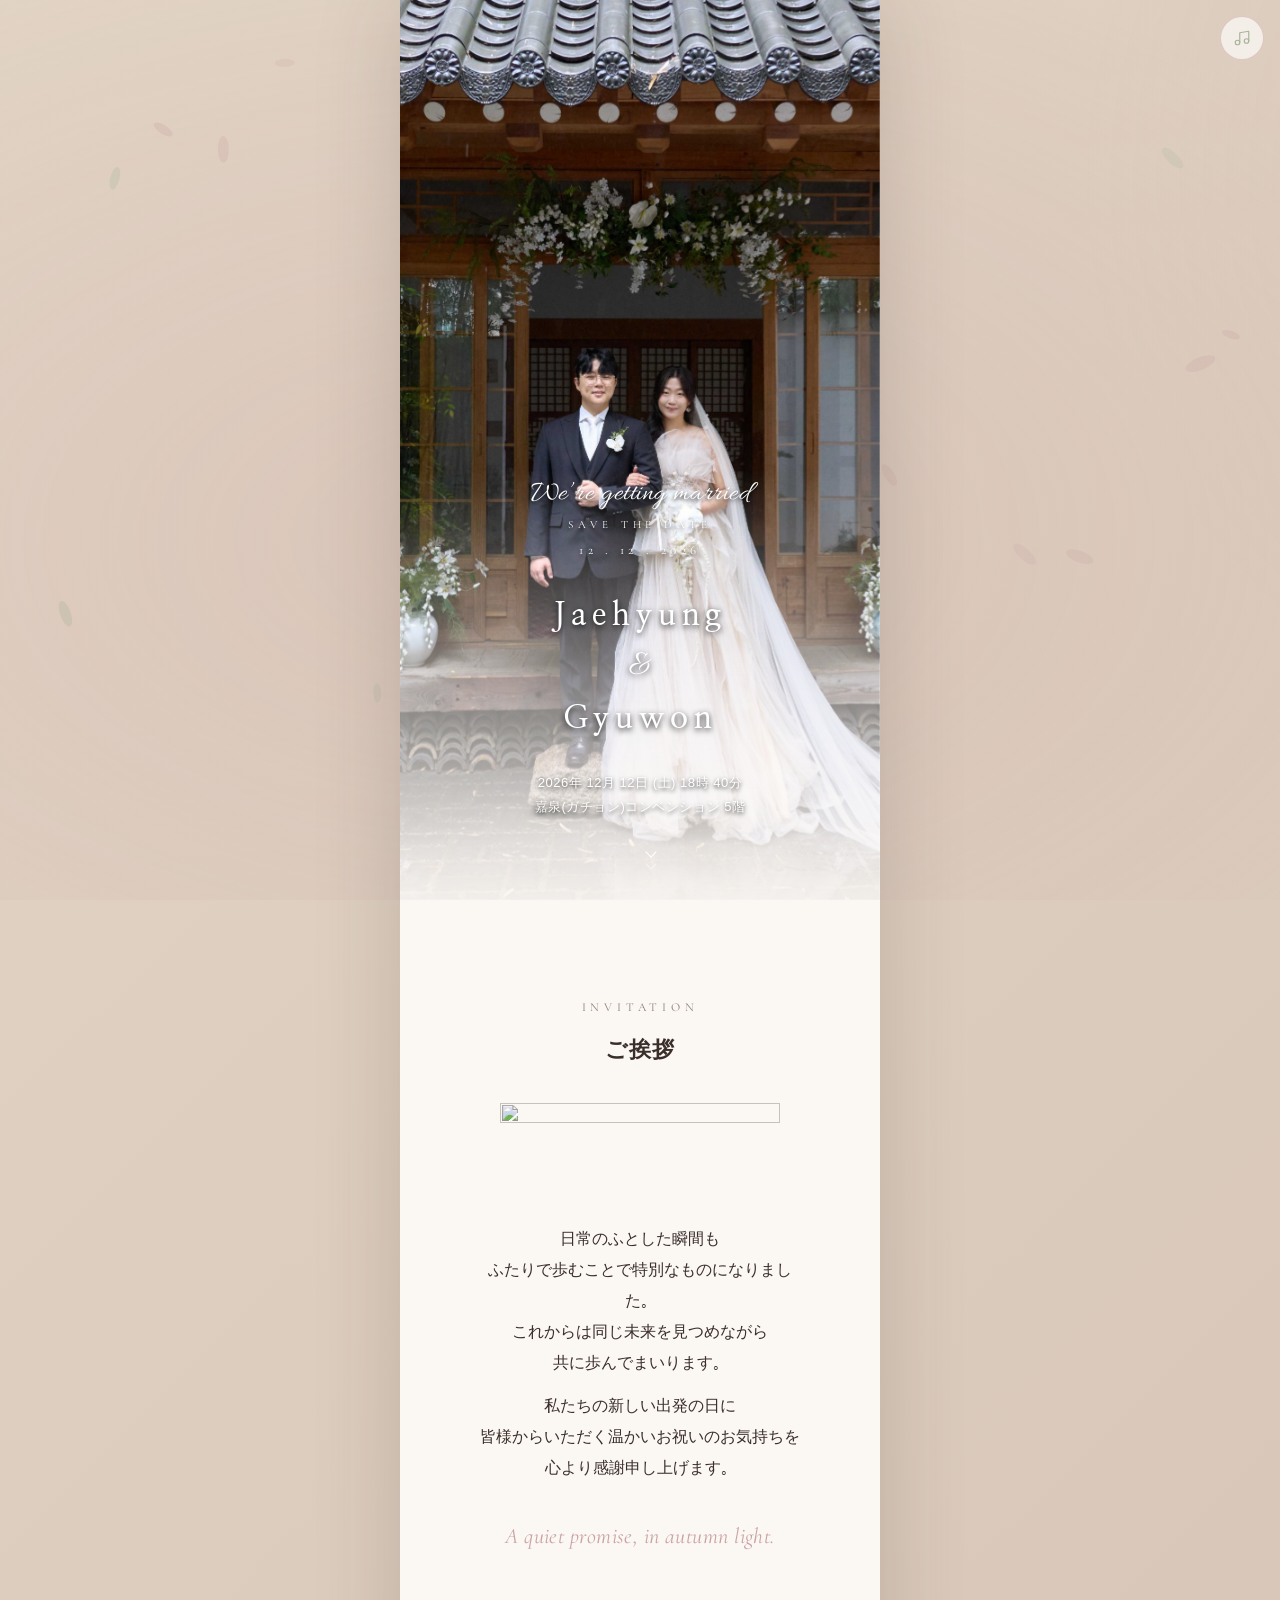
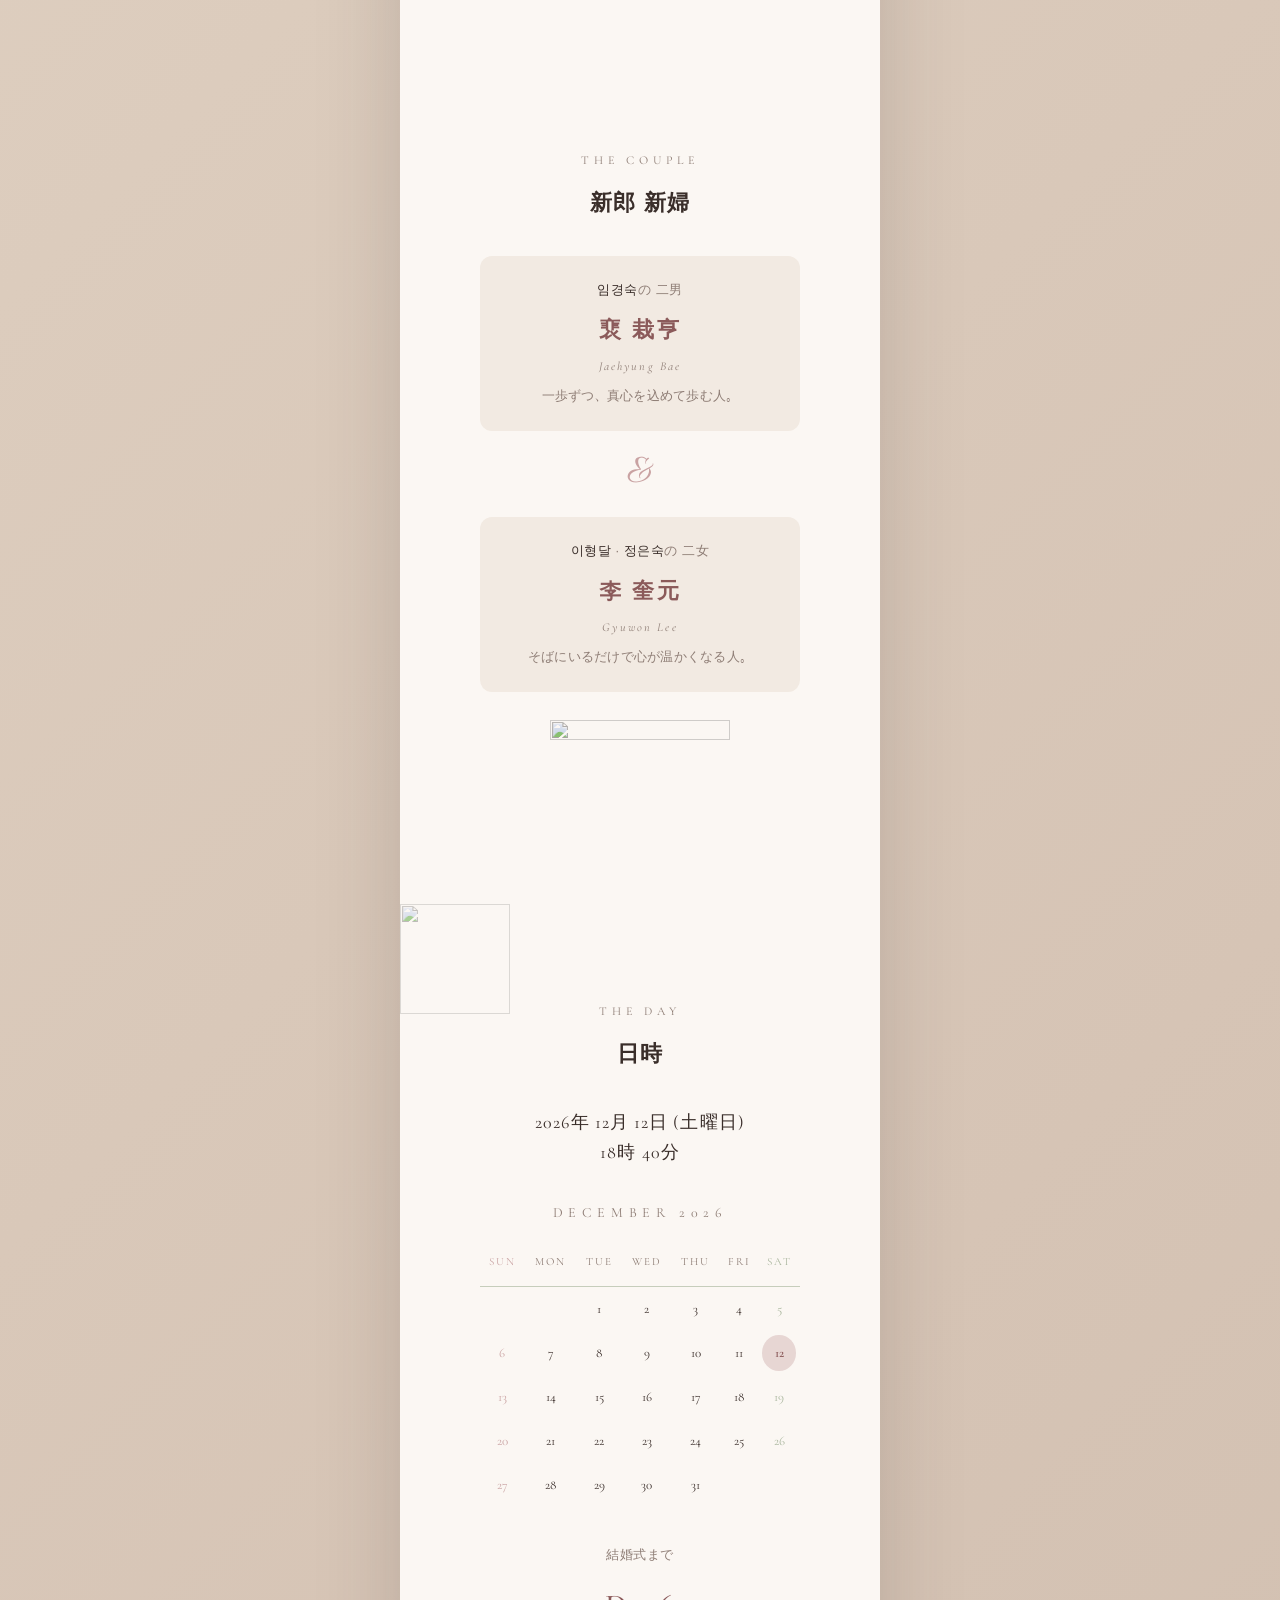
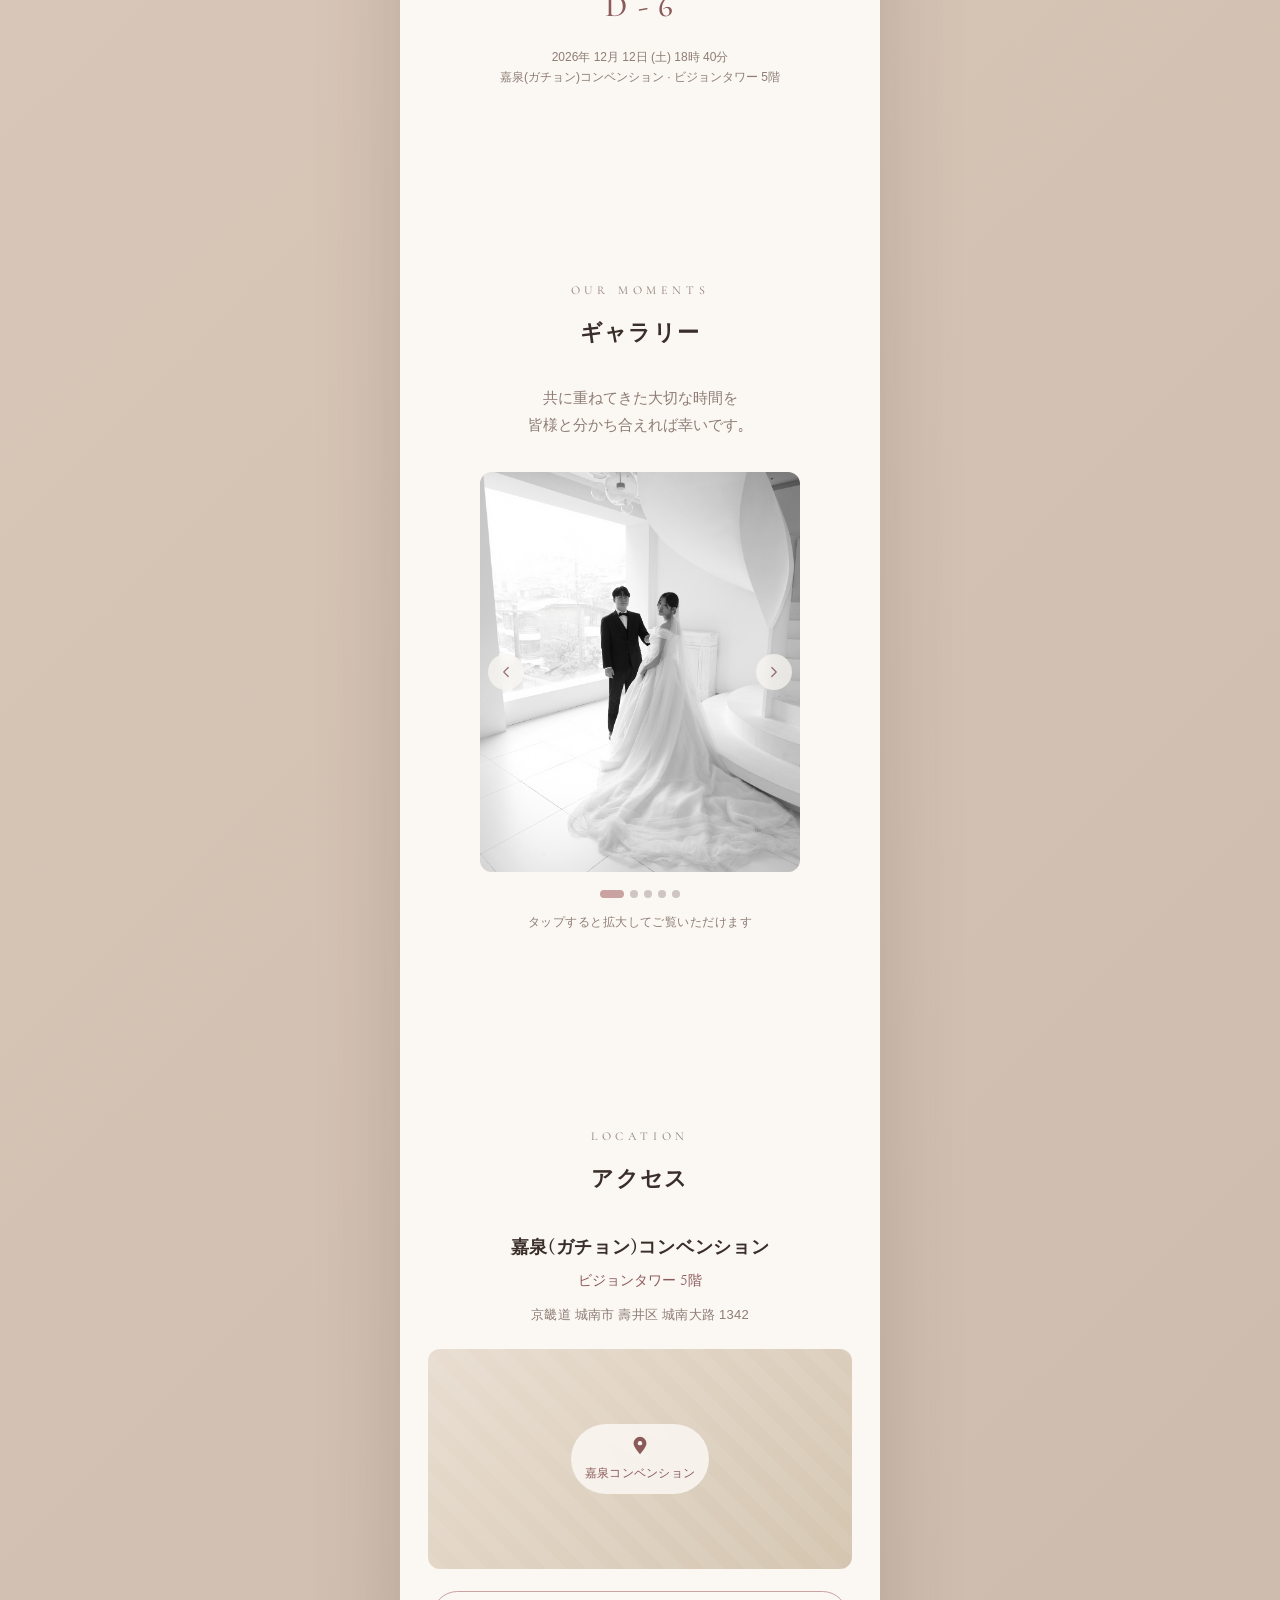
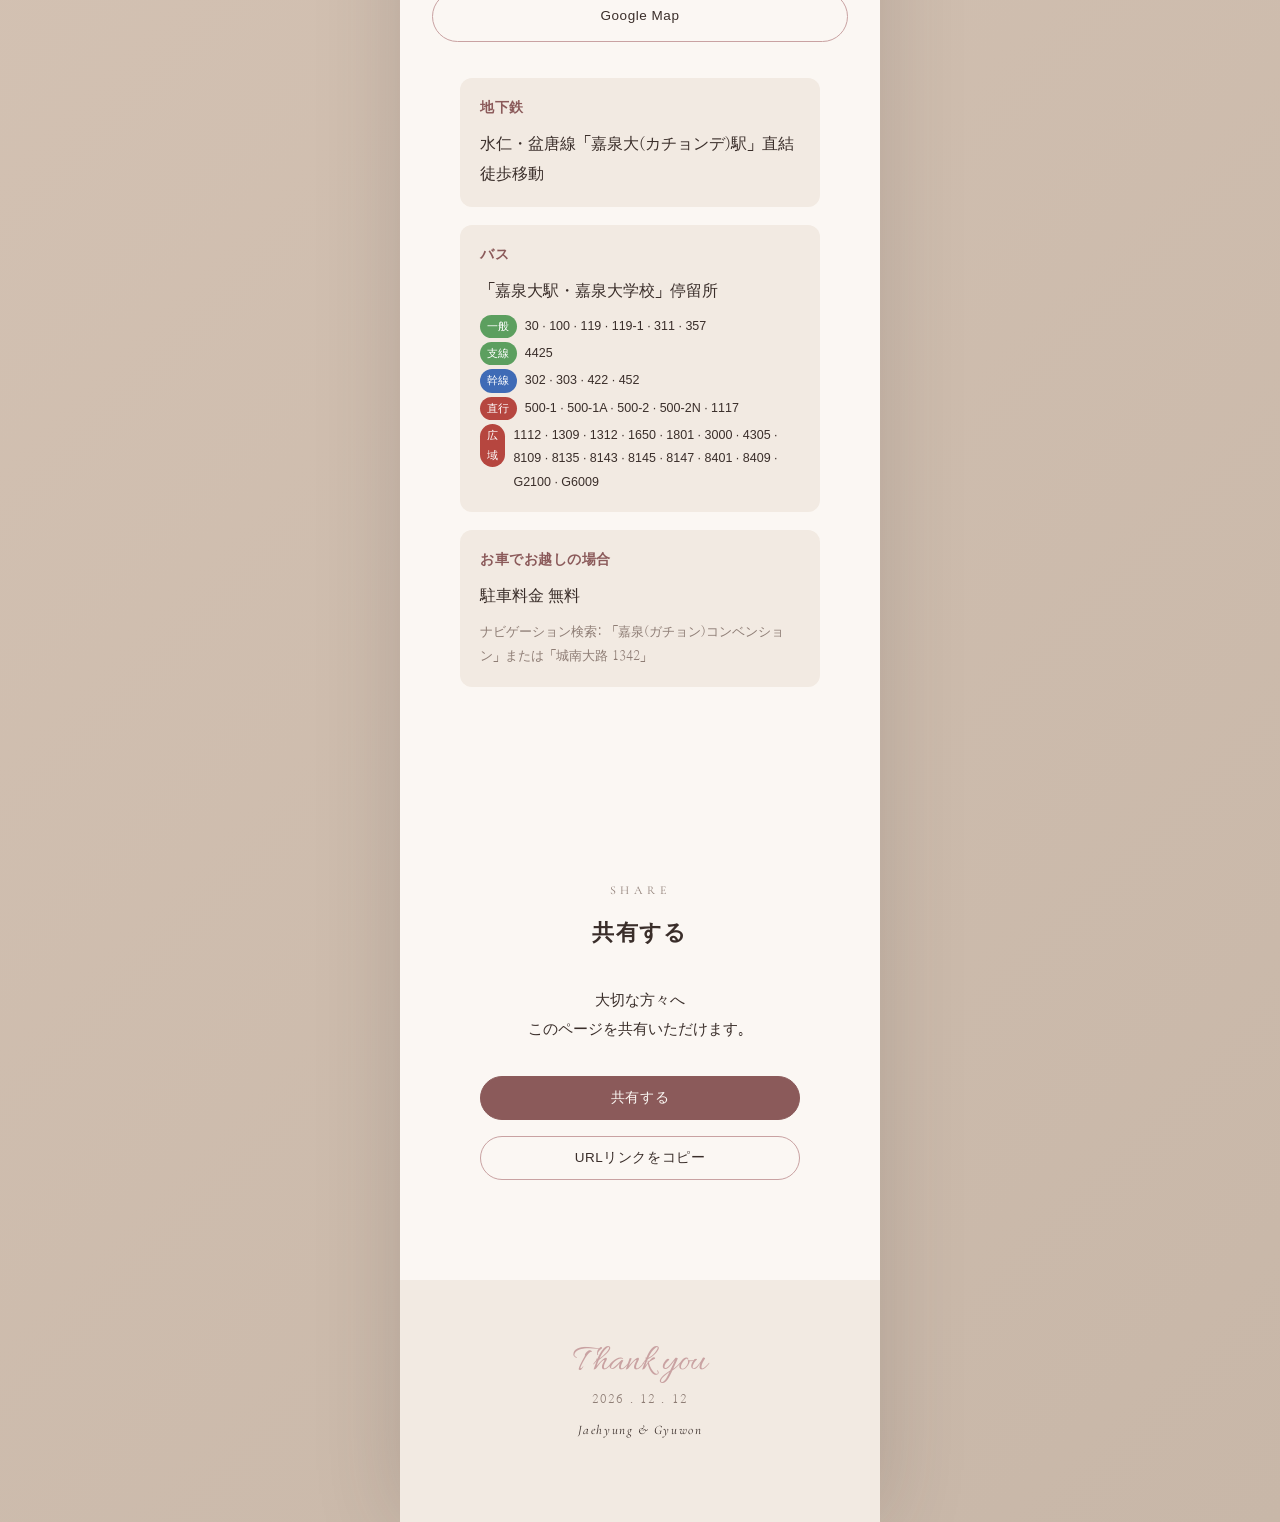
==== commit d2961f15: "이미지추가" ====
--- a/jp/index.html
+++ b/jp/index.html
@@ -12,7 +12,7 @@
   <meta property="og:type" content="website">
   <meta property="og:title" content="ペ・ジェヒョン ♡ イ・ギュウォン 結婚式のご案内">
   <meta property="og:description" content="2026年12月12日(土) 18時40分 · 嘉泉(ガチョン)コンベンション">
-  <meta property="og:image" content="../images/2_DSC03501.jpg">
+  <meta property="og:image" content="../images/3_DSC03501.jpg">
   <meta property="og:image:width" content="1024">
   <meta property="og:image:height" content="1280">
   
@@ -58,7 +58,7 @@
     <section class="hero" id="hero" aria-label="メイン">
       <div class="hero-frame">
         <img class="hero-illustration"
-             src="../images/2_DSC03501.jpg"
+             src="../images/3_DSC03501.jpg"
              alt="ジェヒョンとギュウォンのウエディング写真"
              fetchpriority="high"
              width="1024" height="1280">
@@ -160,20 +160,32 @@
 
       <div class="gallery-stage" role="region" aria-label="フォトギャラリー" aria-roledescription="carousel">
         <ul class="gallery-track" id="gallery-track">
-          <li class="gallery-slide" aria-label="写真 1 / 5">
+          <li class="gallery-slide" aria-label="写真 1 / 9">
             <img src="../images/1_DSC04316.jpg" alt="ウエディング写真 1" loading="eager" width="1024" height="1280">
           </li>
-          <li class="gallery-slide" aria-label="写真 2 / 5">
-            <img src="../images/2_DSC03501.jpg" alt="ウエディング写真 2" loading="lazy" width="1024" height="1280">
-          </li>
-          <li class="gallery-slide" aria-label="写真 3 / 5">
-            <img src="../images/3_DSC03526.jpg" alt="ウエディング写真 3" loading="lazy" width="1024" height="1280">
-          </li>
-          <li class="gallery-slide" aria-label="写真 4 / 5">
-            <img src="../images/4_DSC03456.jpg" alt="ウエディング写真 4" loading="lazy" width="1024" height="1280">
-          </li>
-          <li class="gallery-slide" aria-label="写真 5 / 5">
-            <img src="../images/5_DSC03823.jpg" alt="ウエディング写真 5" loading="lazy" width="1024" height="1280">
+          <li class="gallery-slide" aria-label="写真 2 / 9">
+            <img src="../images/2_DSC04282.jpg" alt="ウエディング写真 2" loading="lazy" width="1024" height="1280">
+          </li>
+          <li class="gallery-slide" aria-label="写真 3 / 9">
+            <img src="../images/3_DSC03501.jpg" alt="ウエディング写真 3" loading="lazy" width="1024" height="1280">
+          </li>
+          <li class="gallery-slide" aria-label="写真 4 / 9">
+            <img src="../images/4_DSC03526.jpg" alt="ウエディング写真 4" loading="lazy" width="1024" height="1280">
+          </li>
+          <li class="gallery-slide" aria-label="写真 5 / 9">
+            <img src="../images/5_DSC03456.jpg" alt="ウエディング写真 5" loading="lazy" width="1024" height="1280">
+          </li>
+          <li class="gallery-slide" aria-label="写真 6 / 9">
+            <img src="../images/6_DSC03234.jpg" alt="ウエディング写真 6" loading="lazy" width="1024" height="1280">
+          </li>
+          <li class="gallery-slide" aria-label="写真 7 / 9">
+            <img src="../images/7_DSC03823.jpg" alt="ウエディング写真 7" loading="lazy" width="1024" height="1280">
+          </li>
+          <li class="gallery-slide" aria-label="写真 8 / 9">
+            <img src="../images/8_DSC03756.jpg" alt="ウエディング写真 8" loading="lazy" width="1024" height="1280">
+          </li>
+          <li class="gallery-slide" aria-label="写真 9 / 9">
+            <img src="../images/9_DSC04572.jpg" alt="ウエディング写真 9" loading="lazy" width="1024" height="1280">
           </li>
         </ul>
         <button class="gallery-nav gallery-prev" type="button" aria-label="前の写真">
